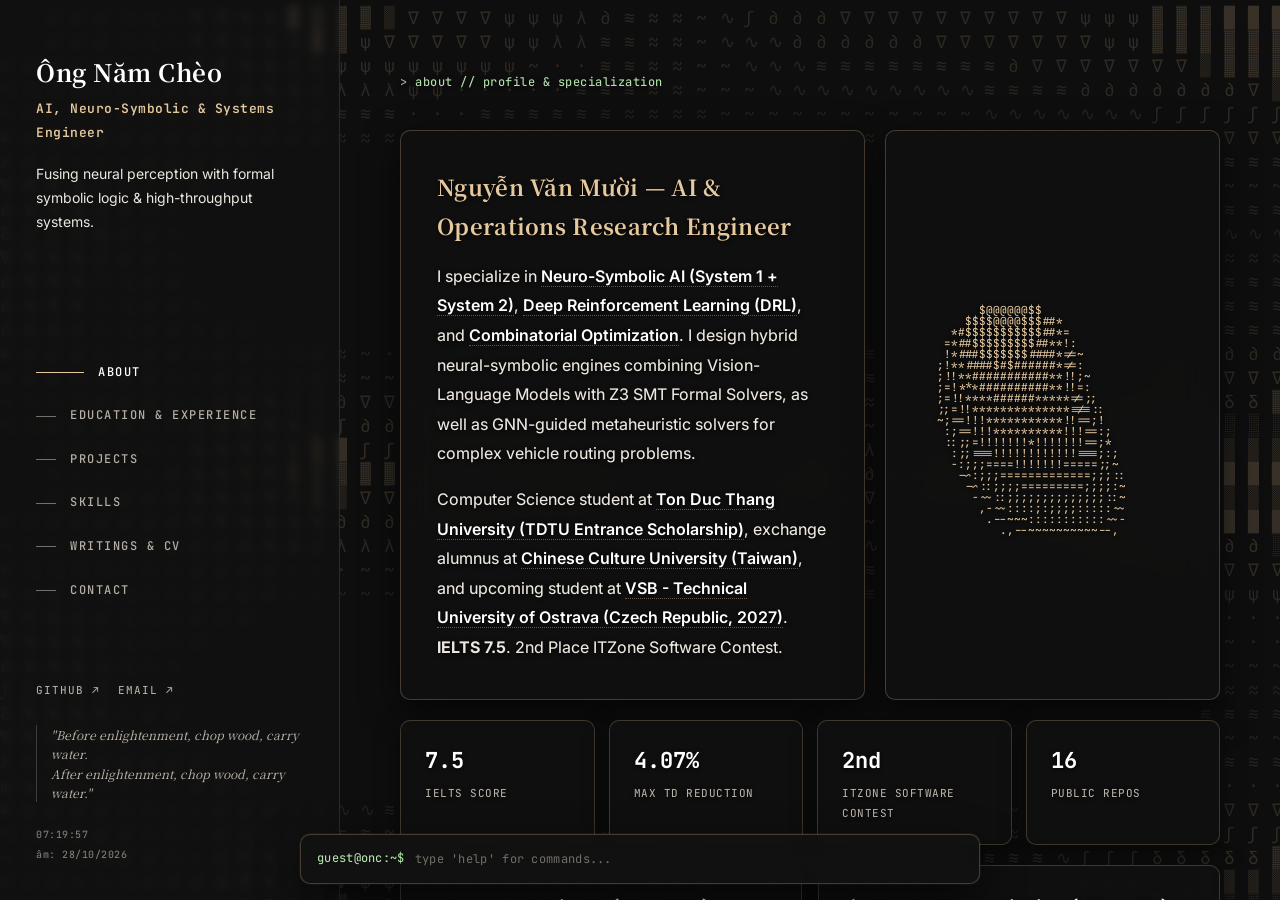
==== index.html @ 0b99f3c9 "Update ITZone role to Team Lead and add 2nd Place ITZone Software Contest award" ====
<!doctype html>
<html lang="en">
    <head>
        <meta charset="UTF-8" />
        <meta name="viewport" content="width=device-width, initial-scale=1.0" />
        <title>Ông Năm Chèo (Nguyễn Văn Mười) — AI, Neuro-Symbolic & Systems Engineer</title>
        <meta name="description" content="Portfolio of Nguyễn Văn Mười (Ông Năm Chèo). AI & Operations Research Engineer specializing in Neuro-Symbolic AI (System 1 + System 2), Deep RL + GNN metaheuristics, and high-performance Rust systems." />
        <meta name="theme-color" content="#141414" />
        <meta name="color-scheme" content="dark" />
        <meta property="og:title" content="Ông Năm Chèo — AI, Neuro-Symbolic & Systems Engineer" />
        <meta property="og:description" content="AI & Operations Research Engineer. Architecting Neuro-Symbolic Document AI, GNN-guided neural solvers for VRPTW, and physics-guided multi-task vision models." />
        <meta property="og:type" content="website" />
        <link rel="icon" href="data:image/svg+xml,<svg xmlns='http://www.w3.org/2000/svg' viewBox='0 0 100 100'><text y='.9em' font-size='90'>☽</text></svg>" />

        <link rel="preconnect" href="https://fonts.googleapis.com" />
        <link rel="preconnect" href="https://fonts.gstatic.com" crossorigin />
        <link
            href="https://fonts.googleapis.com/css2?family=Inter:wght@300;400;500;600;700;800&family=JetBrains+Mono:ital,wght@0,300;0,400;0,500;1,400&family=Noto+Serif+JP:wght@300;400;500&display=swap"
            rel="stylesheet"
        />
        <link rel="stylesheet" href="css/styles.css" />
    </head>
    <body>

        <!-- ═══ CANVAS FLOW FIELD BACKGROUND ═══ -->
        <canvas id="canvas-bg"></canvas>

        <!-- ═══ BOOT: ENSŌ ═══ -->
        <div id="boot-screen">
            <svg class="enso-svg" viewBox="0 0 200 200" aria-hidden="true">
                <circle
                    class="enso-circle" cx="100" cy="100" r="80"
                    fill="none" stroke="currentColor" stroke-width="1.5"
                    stroke-dasharray="502" stroke-dashoffset="502"
                    stroke-linecap="round"
                />
            </svg>
            <div class="boot-name">Ông Năm Chèo</div>
            <div class="boot-status">initializing...<span class="cursor-blink"></span></div>
        </div>


        <!-- ═══ COMMAND PALETTE ═══ -->
        <div id="cmd-palette" role="dialog" aria-label="Command palette">
            <input
                type="text"
                id="cmd-search"
                placeholder="✦ type a command..."
                autocomplete="off"
                spellcheck="false"
            />
            <div id="cmd-list" role="listbox"></div>
        </div>


        <!-- ═══ APP ═══ -->
        <div id="app">

            <!-- SIDEBAR -->
            <aside id="sidebar">
                <div class="identity">
                    <h1 class="name">Ông Năm Chèo</h1>
                    <p class="role">AI, Neuro-Symbolic & Systems Engineer</p>
                    <p class="tagline">Fusing neural perception with formal symbolic logic & high-throughput systems.</p>
                </div>

                <nav id="nav" aria-label="Main navigation">
                    <a href="#about" class="nav-link active" data-section="about">about</a>
                    <a href="#work" class="nav-link" data-section="work">education & experience</a>
                    <a href="#projects" class="nav-link" data-section="projects">projects</a>
                    <a href="#skills" class="nav-link" data-section="skills">skills</a>
                    <a href="#writings" class="nav-link" data-section="writings">writings & cv</a>
                    <a href="#contact" class="nav-link" data-section="contact">contact</a>
                </nav>

                <div class="sidebar-footer">
                    <div class="social-links">
                        <a href="https://github.com/Thundercok" target="_blank" rel="noopener noreferrer" class="social-link">GitHub ↗</a>
                        <a href="mailto:cathuys69@gmail.com" class="social-link">Email ↗</a>
                    </div>
                    <div class="zen-quote" id="zen-quote">
                        <em>"Before enlightenment, chop wood, carry water.<br>After enlightenment, chop wood, carry water."</em>
                    </div>
                    <div class="sidebar-meta">
                        <span id="clock-display">--:--:--</span>
                        <span id="lunar-display">—</span>
                    </div>
                </div>
            </aside>


            <!-- MAIN CONTENT -->
            <main id="main-content">

                <!-- ── ABOUT ── -->
                <section id="about" class="section">
                    <span class="section-prompt">about // profile & specialization</span>
                    <div class="section-body">
                        <div class="about-container">
                            <!-- Top Row: Bio & Donut -->
                            <div class="about-top-row">
                                <!-- Main Bio Card -->
                                <div class="about-card">
                                    <h2 class="about-title">Nguyễn Văn Mười — AI & Operations Research Engineer</h2>
                                    <p class="about-intro">
                                        I specialize in <span class="about-highlight">Neuro-Symbolic AI (System 1 + System 2)</span>, <span class="about-highlight">Deep Reinforcement Learning (DRL)</span>, and <span class="about-highlight">Combinatorial Optimization</span>. I design hybrid neural-symbolic engines combining Vision-Language Models with Z3 SMT Formal Solvers, as well as GNN-guided metaheuristic solvers for complex vehicle routing problems.
                                    </p>
                                    <p class="about-intro">
                                        Computer Science student at <span class="about-highlight">Ton Duc Thang University (TDTU Entrance Scholarship)</span>, exchange alumnus at <span class="about-highlight">Chinese Culture University (Taiwan)</span>, and upcoming student at <span class="about-highlight">VSB - Technical University of Ostrava (Czech Republic, 2027)</span>. <strong>IELTS 7.5</strong>. 2nd Place ITZone Software Contest.
                                    </p>
                                </div>

                                <!-- Spinning Donut Card -->
                                <div class="about-donut-card">
                                    <pre id="ascii-donut"></pre>
                                </div>
                            </div>

                            <!-- Live Metric Counters Grid -->
                            <div class="about-metrics-grid">
                                <div class="metric-card">
                                    <span class="metric-val">7.5</span>
                                    <span class="metric-lbl">IELTS Score</span>
                                </div>
                                <div class="metric-card">
                                    <span class="metric-val">4.07%</span>
                                    <span class="metric-lbl">Max TD Reduction</span>
                                </div>
                                <div class="metric-card">
                                    <span class="metric-val">2nd</span>
                                    <span class="metric-lbl">ITZone Software Contest</span>
                                </div>
                                <div class="metric-card">
                                    <span class="metric-val">16</span>
                                    <span class="metric-lbl">Public Repos</span>
                                </div>
                            </div>

                            <!-- Specialization Pillars -->
                            <div class="about-pillars-grid">
                                <div class="pillar-card">
                                    <div class="pillar-header">
                                        <span class="pillar-icon">◈</span>
                                        <h3 class="pillar-title">Neuro-Symbolic AI (Z3 + VLMs)</h3>
                                    </div>
                                    <p class="pillar-desc">
                                        Fusing System 1 visual perception (Qwen2.5-VL) with System 2 formal symbolic reasoning (Z3 SMT Solver) for auditable key information extraction and algebraic accounting error correction.
                                    </p>
                                </div>

                                <div class="pillar-card">
                                    <div class="pillar-header">
                                        <span class="pillar-icon">◇</span>
                                        <h3 class="pillar-title">Neural Metaheuristics (GNN + DRL)</h3>
                                    </div>
                                    <p class="pillar-desc">
                                        Fusing PyTorch DDQN decoders with Graph Attention Networks (GAT) and ALNS metaheuristics under strict cold-start benchmarks to minimize vehicle fleet costs and travel distance.
                                    </p>
                                </div>
                            </div>

                            <!-- Current Status Banner -->
                            <div class="about-status-banner">
                                <span class="status-dot"></span>
                                <span>Open for Neuro-Symbolic AI, DRL & Operations Research research collaborations and AI Engineering roles.</span>
                                <a href="#contact" class="status-action">get in touch ↗</a>
                            </div>

                        </div>
                        <p class="cmd-hint">press <kbd>Ctrl</kbd>+<kbd>K</kbd> for command palette</p>
                    </div>
                </section>


                <!-- ── WORK / EDUCATION ── -->
                <section id="work" class="section">
                    <span class="section-prompt">education & experience</span>
                    <div class="section-body">
                        <div class="work-list">
                            <div class="work-item">
                                <div class="work-date">2022 —<br>Present</div>
                                <div class="work-content">
                                    <div class="work-role">B.S. in Computer Science · <span class="company">Ton Duc Thang University (TDTU)</span></div>
                                    <p class="work-desc">
                                        <strong>Recipient of TDTU Entrance Scholarship.</strong> Thesis/Research on VRPTW Optimization via Hybrid GNN-DDQN+ALNS, supervised by TS. Hồ Thị Linh. Benchmarked across 62+ Solomon & Gehring-Homberger instances with strict cold-start reproducibility.
                                    </p>
                                    <div class="tech-tags">
                                        <span class="tech-tag">PyTorch</span>
                                        <span class="tech-tag">GNN / GAT</span>
                                        <span class="tech-tag">DDQN</span>
                                        <span class="tech-tag">ALNS</span>
                                        <span class="tech-tag">Numba JIT</span>
                                    </div>
                                </div>
                            </div>

                            <div class="work-item">
                                <div class="work-date">Upcoming<br>2027</div>
                                <div class="work-content">
                                    <div class="work-role">Computer Science Study Program · <span class="company">VSB - Technical University of Ostrava</span></div>
                                    <p class="work-desc">
                                        Scheduled international study program in Ostrava, Czech Republic, focusing on advanced computer science and intelligent systems.
                                    </p>
                                    <div class="tech-tags">
                                        <span class="tech-tag">Czech Republic</span>
                                        <span class="tech-tag">Computer Science</span>
                                        <span class="tech-tag">International Mobility</span>
                                    </div>
                                </div>
                            </div>

                            <div class="work-item">
                                <div class="work-date">2026</div>
                                <div class="work-content">
                                    <div class="work-role">AI & Computer Vision Coursework · <span class="company">Chinese Culture University (CCU)</span></div>
                                    <p class="work-desc">
                                        Completed specialized academic coursework in Taipei, Taiwan, mastering foundational and advanced Artificial Intelligence and Computer Vision techniques.
                                    </p>
                                    <div class="tech-tags">
                                        <span class="tech-tag">Computer Vision</span>
                                        <span class="tech-tag">Deep Learning</span>
                                        <span class="tech-tag">Taiwan</span>
                                    </div>
                                </div>
                            </div>

                            <div class="work-item">
                                <div class="work-date">Activities &<br>Leadership</div>
                                <div class="work-content">
                                    <div class="work-role">Vice Lead · <span class="company">Vườn Ươm Nhà Nấm</span></div>
                                    <p class="work-desc">
                                        Served as Vice Lead, directing team operations, organizing student projects, and coordinating organizational workflows.
                                    </p>
                                    <div class="work-role" style="margin-top: 6px;">Team Lead & 2nd Place Contest Winner · <span class="company">ITZone Student Club (TDTU)</span></div>
                                    <p class="work-desc">
                                        Served as Team Lead, hosted technical seminars, and mentored student members. <strong>Awarded 2nd Place at ITZone Software Contest.</strong> Participant in <strong>DataStorm AI Contest</strong>.
                                    </p>
                                </div>
                            </div>
                        </div>
                    </div>
                </section>


                <!-- ── PROJECTS ── -->
                <section id="projects" class="section">
                    <span class="section-prompt">projects // top research & systems</span>
                    <div class="section-body">
                        <div class="project-grid">

                            <!-- PROJECT 1: nesy-docai -->
                            <div class="project-card">
                                <div class="project-header">
                                    <span class="project-icon">◈</span>
                                    <div class="project-links">
                                        <a href="https://github.com/Thundercok/nesy-docai" target="_blank" rel="noopener" class="project-ext-link">code ↗</a>
                                    </div>
                                </div>
                                <h3 class="project-title">NeSy-DocAI: Neuro-Symbolic Document AI</h3>
                                <p class="project-desc">
                                    System 1 + System 2 framework for auditable financial invoice parsing. Combines Qwen2.5-VL visual perception with Z3 SMT Solver for formal algebraic law verification and constraint-guided OCR error correction.
                                </p>
                                <div class="project-tech">
                                    <span class="tech-tag">Qwen2.5-VL</span>
                                    <span class="tech-tag">Z3 SMT Solver</span>
                                    <span class="tech-tag">Neuro-Symbolic</span>
                                    <span class="tech-tag">PyTorch</span>
                                </div>
                            </div>

                            <!-- PROJECT 2: VRPTW Neural Hybrid Optimizer (NAMI) -->
                            <div class="project-card">
                                <div class="project-header">
                                    <span class="project-icon">◇</span>
                                    <div class="project-links">
                                        <a href="https://github.com/Thundercok/vrptw-neural-hybrid-optimizer" target="_blank" rel="noopener" class="project-ext-link">code ↗</a>
                                        <a href="papers/VRPTW-VI.pdf" target="_blank" rel="noopener" class="project-ext-link">paper ↗</a>
                                    </div>
                                </div>
                                <h3 class="project-title">vrptw-neural-hybrid-optimizer (NAMI)</h3>
                                <p class="project-desc">
                                    GNN-Guided Deep RL (DDQN) metaheuristic combining Graph Attention Networks (GAT) with ALNS. Achieves 1.75–4.07% travel distance reduction on 200-customer benchmarks ($p = 0.0078$, Wilcoxon test).
                                </p>
                                <div class="project-tech">
                                    <span class="tech-tag">PyTorch</span>
                                    <span class="tech-tag">GNN / GAT</span>
                                    <span class="tech-tag">DDQN</span>
                                    <span class="tech-tag">ALNS</span>
                                    <span class="tech-tag">Numba JIT</span>
                                </div>
                            </div>

                            <!-- PROJECT 3: PG-MTAN Traffic Camera Analytics -->
                            <div class="project-card">
                                <div class="project-header">
                                    <span class="project-icon">☽</span>
                                    <div class="project-links">
                                        <a href="https://github.com/Thundercok/hcmc-traffic-analytics" target="_blank" rel="noopener" class="project-ext-link">code ↗</a>
                                    </div>
                                </div>
                                <h3 class="project-title">PG-MTAN: Edge CCTV Multi-Task Vision</h3>
                                <p class="project-desc">
                                    Physics-Guided Multi-Task Attention Network for real-time traffic density & flood monitoring via Edge CCTV. Features Orthogonal Gradient Disentanglement and SAM 2 optical constraints (54.0 FPS on Jetson Orin).
                                </p>
                                <div class="project-tech">
                                    <span class="tech-tag">ConvNeXt-V2</span>
                                    <span class="tech-tag">SAM 2</span>
                                    <span class="tech-tag">Multi-Task</span>
                                    <span class="tech-tag">FastAPI</span>
                                    <span class="tech-tag">TimescaleDB</span>
                                </div>
                            </div>

                            <!-- PROJECT 4: Spider Web Crawler -->
                            <div class="project-card">
                                <div class="project-header">
                                    <span class="project-icon">✦</span>
                                    <div class="project-links">
                                        <a href="https://github.com/Thundercok/Spider-The-Web-Crawler" target="_blank" rel="noopener" class="project-ext-link">code ↗</a>
                                    </div>
                                </div>
                                <h3 class="project-title">Spider-The-Web-Crawler</h3>
                                <p class="project-desc">
                                    High-performance, asynchronous web crawling engine built in Rust using Tokio async runtime for concurrent pipeline throughput and memory-safe scraping.
                                </p>
                                <div class="project-tech">
                                    <span class="tech-tag">Rust</span>
                                    <span class="tech-tag">Tokio Async</span>
                                    <span class="tech-tag">High-Performance</span>
                                </div>
                            </div>

                        </div>
                    </div>
                </section>



                <!-- ── SKILLS ── -->
                <section id="skills" class="section">
                    <span class="section-prompt">skills // technical stack & languages</span>
                    <div class="section-body">
                        <div class="skills-grid">
                            <div class="skill-group">
                                <div class="skill-group-title">AI & Optimization</div>
                                <div class="skill-tags">
                                    <span class="skill-tag">Neuro-Symbolic AI</span>
                                    <span class="skill-tag">Z3 SMT Solver</span>
                                    <span class="skill-tag">Qwen2.5-VL</span>
                                    <span class="skill-tag">Deep RL (DDQN)</span>
                                    <span class="skill-tag">Graph Neural Nets (GAT)</span>
                                    <span class="skill-tag">Multi-Task Learning</span>
                                    <span class="skill-tag">ALNS Metaheuristics</span>
                                    <span class="skill-tag">PyTorch</span>
                                    <span class="skill-tag">Numba JIT</span>
                                </div>
                            </div>
                            <div class="skill-group">
                                <div class="skill-group-title">Languages</div>
                                <div class="skill-tags">
                                    <span class="skill-tag">Python</span>
                                    <span class="skill-tag">Rust</span>
                                    <span class="skill-tag">C++</span>
                                    <span class="skill-tag">C#</span>
                                    <span class="skill-tag">JavaScript / TypeScript</span>
                                    <span class="skill-tag">SQL</span>
                                    <span class="skill-tag">Swift</span>
                                </div>
                            </div>
                            <div class="skill-group">
                                <div class="skill-group-title">Systems & Tools</div>
                                <div class="skill-tags">
                                    <span class="skill-tag">FastAPI</span>
                                    <span class="skill-tag">TimescaleDB</span>
                                    <span class="skill-tag">ASP.NET Core</span>
                                    <span class="skill-tag">Tokio Async</span>
                                    <span class="skill-tag">Docker</span>
                                    <span class="skill-tag">Linux</span>
                                    <span class="skill-tag">Vite / React</span>
                                    <span class="skill-tag">Firebase</span>
                                    <span class="skill-tag">Playwright</span>
                                </div>
                            </div>
                            <div class="skill-group">
                                <div class="skill-group-title">Languages & Scores</div>
                                <div class="skill-tags">
                                    <span class="skill-tag">IELTS 7.5 (English)</span>
                                    <span class="skill-tag">Basic Chinese (Mandarin)</span>
                                    <span class="skill-tag">Vietnamese (Native)</span>
                                </div>
                            </div>
                        </div>
                    </div>
                </section>


                <!-- ── WRITINGS & CV ── -->
                <section id="writings" class="section">
                    <span class="section-prompt">writings & formal cv</span>
                    <div class="section-body">
                        <div class="writings-list">
                            <a href="papers/CV_NguyenVanMuoi.pdf" target="_blank" rel="noopener" class="writing-item">
                                <span class="writing-format">PDF</span>
                                <div class="writing-info">
                                    <div class="writing-title">Formal Curriculum Vitae (CV) — Nguyễn Văn Mười</div>
                                    <div class="writing-desc">Single-page ATS resume covering IELTS 7.5, 2nd Place Contest Award, Neuro-Symbolic AI, GNN-DDQN VRPTW optimization, PG-MTAN, and Rust.</div>
                                </div>
                                <span class="writing-arrow">→</span>
                            </a>
                            <a href="papers/VRPTW-VI.pdf" target="_blank" rel="noopener" class="writing-item">
                                <span class="writing-format">PDF</span>
                                <div class="writing-info">
                                    <div class="writing-title">Heuristics for VRPTW Optimization</div>
                                    <div class="writing-desc">Research paper on neural network-guided metaheuristics for the vehicle routing problem with time windows.</div>
                                </div>
                                <span class="writing-arrow">→</span>
                            </a>
                        </div>
                    </div>
                </section>


                <!-- ── CONTACT ── -->
                <section id="contact" class="section">
                    <span class="section-prompt">contact</span>
                    <div class="section-body">
                        <p class="contact-prompt">guest@onc:~$ echo "let's connect"<span class="cursor-blink"></span></p>
                        <p class="contact-text">
                            I'm open to discussing research collaborations, AI/OR engineering roles, or exchanging ideas about Neuro-Symbolic AI, Deep RL, and Systems Engineering.
                        </p>
                        <a href="mailto:cathuys69@gmail.com" class="contact-link">
                            cathuys69@gmail.com →
                        </a>
                    </div>
                </section>

            </main>
        </div>


        <!-- ═══ CLI BAR ═══ -->
        <div id="cli-bar" role="toolbar" aria-label="Command line interface">
            <div id="cli-output" aria-live="polite"></div>
            <div class="cli-input-row">
                <span class="cli-prompt-text">guest@onc:~$</span>
                <input
                    type="text"
                    id="cli-input"
                    autocomplete="off"
                    spellcheck="false"
                    placeholder="type 'help' for commands..."
                    aria-label="Command input"
                />
            </div>
        </div>

        <script src="js/core.js"></script>
    </body>
</html>
---- css/styles.css ----
/* =========================================
   Ông Năm Chèo — CLI × Zen Portfolio
   "禅端末" Stone Garden Design System
   ========================================= */

/* === 1. DESIGN TOKENS === */
:root {
    --bg:              #0e0e0e;
    --bg-surface:      #181818;
    --bg-elevated:     #242424;
    --border:          #3d3d3d;
    --border-subtle:   #2a2a2a;

    --text:            #ffffff;
    --text-secondary:  #ece7df;
    --text-muted:      #b5aea4;

    --accent:          #e6c89e;
    --accent-hover:    #f3dcba;
    --accent-dim:      rgba(230, 200, 158, 0.14);

    --terminal:        #b2e3ac;
    --terminal-dim:    rgba(178, 227, 172, 0.14);

    --zen-red:         #d97a7a;

    --font-body:       'Inter', -apple-system, BlinkMacSystemFont, system-ui, sans-serif;
    --font-mono:       'JetBrains Mono', 'Fira Code', 'Cascadia Code', monospace;
    --font-serif:      'Noto Serif JP', 'Crimson Pro', Georgia, serif;

    --sidebar-w:       340px;
    --cli-h:           48px;

    --ease:            cubic-bezier(0.25, 0.46, 0.45, 0.94);
    --ease-out:        cubic-bezier(0.25, 0.8, 0.25, 1);
}


/* === 2. RESET & BASE === */
*, *::before, *::after {
    box-sizing: border-box;
    margin: 0;
    padding: 0;
}

html {
    scroll-behavior: smooth;
    scrollbar-width: thin;
    scrollbar-color: var(--border) transparent;
}

body {
    background: var(--bg);
    color: var(--text);
    font-family: var(--font-body);
    font-size: 17px;
    line-height: 1.8;
    font-weight: 450;
    height: 100vh;
    overflow: hidden;
    -webkit-font-smoothing: antialiased;
    -moz-osx-font-smoothing: grayscale;
}

a {
    color: var(--accent);
    text-decoration: none;
    transition: color 0.2s var(--ease);
}
a:hover {
    color: var(--accent-hover);
}

::selection {
    background: rgba(196, 168, 130, 0.25);
    color: var(--text);
}

::-webkit-scrollbar { width: 5px; height: 5px; }
::-webkit-scrollbar-track { background: transparent; }
::-webkit-scrollbar-thumb { background: var(--border); border-radius: 99px; }
::-webkit-scrollbar-thumb:hover { background: var(--text-muted); }


/* === 3. BOOT SCREEN — ENSŌ === */
#boot-screen {
    position: fixed;
    inset: 0;
    background: var(--bg);
    z-index: 9999;
    display: flex;
    flex-direction: column;
    align-items: center;
    justify-content: center;
    gap: 28px;
    transition: opacity 0.8s var(--ease), transform 0.8s var(--ease);
}
#boot-screen.fade-out {
    opacity: 0;
    transform: scale(1.03);
    pointer-events: none;
}

.enso-svg {
    width: 100px;
    height: 100px;
    color: var(--accent);
    opacity: 0.85;
}
.enso-circle {
    animation: enso-draw 2.8s cubic-bezier(0.65, 0, 0.35, 1) forwards;
    transform-origin: center;
}
@keyframes enso-draw {
    0%   { stroke-dashoffset: 502; opacity: 0.3; }
    15%  { opacity: 1; }
    100% { stroke-dashoffset: 35; opacity: 0.85; }
}

.boot-name {
    font-family: var(--font-serif);
    font-size: 18px;
    font-weight: 400;
    color: var(--text);
    letter-spacing: 4px;
    text-transform: uppercase;
    opacity: 0;
    animation: fade-up 1s 1.6s var(--ease) forwards;
}
.boot-status {
    font-family: var(--font-mono);
    font-size: 11px;
    color: var(--text-muted);
    letter-spacing: 2px;
    opacity: 0;
    animation: fade-up 0.6s 2.2s var(--ease) forwards;
}

@keyframes fade-up {
    from { opacity: 0; transform: translateY(10px); }
    to   { opacity: 1; transform: translateY(0); }
}


/* === 4. APP LAYOUT === */
#app {
    display: flex;
    height: 100vh;
    opacity: 0;
    pointer-events: none;
    transition: opacity 0.8s var(--ease);
}
#app.visible {
    opacity: 1;
    pointer-events: auto;
}


/* === 5. SIDEBAR === */
#sidebar {
    width: var(--sidebar-w);
    height: 100vh;
    position: sticky;
    top: 0;
    border-right: 1px solid var(--border-subtle);
    padding: 56px 36px 36px;
    display: flex;
    flex-direction: column;
    justify-content: space-between;
    flex-shrink: 0;
    background: rgba(20, 20, 20, 0.45);
    backdrop-filter: blur(4px);
    -webkit-backdrop-filter: blur(4px);
}

.identity {
    margin-bottom: 48px;
}

.name {
    font-family: var(--font-serif);
    font-size: 24px;
    font-weight: 700;
    color: var(--text);
    letter-spacing: 0.5px;
    margin-bottom: 10px;
    line-height: 1.3;
}

.role {
    font-family: var(--font-mono);
    font-size: 13px;
    font-weight: 600;
    color: var(--accent);
    margin-bottom: 18px;
    letter-spacing: 0.5px;
}

.tagline {
    font-size: 14px;
    color: var(--text-secondary);
    line-height: 1.7;
    font-weight: 400;
}

/* Navigation */
#nav {
    display: flex;
    flex-direction: column;
    gap: 6px;
}

.nav-link {
    display: flex;
    align-items: center;
    gap: 14px;
    padding: 8px 0;
    font-family: var(--font-mono);
    font-size: 12px;
    font-weight: 500;
    color: var(--text-muted);
    text-transform: uppercase;
    letter-spacing: 1.5px;
    text-decoration: none;
    transition: color 0.3s var(--ease);
}
.nav-link::before {
    content: '';
    display: block;
    width: 20px;
    height: 1px;
    background: var(--text-muted);
    transition: width 0.35s var(--ease-out), background 0.3s;
    flex-shrink: 0;
    opacity: 0.6;
}
.nav-link:hover {
    color: var(--text-secondary);
}
.nav-link:hover::before {
    width: 36px;
    background: var(--text-secondary);
    opacity: 1;
}
.nav-link.active {
    color: var(--text);
}
.nav-link.active::before {
    width: 48px;
    background: var(--accent);
    opacity: 1;
}

/* Sidebar Footer */
.sidebar-footer {
    display: flex;
    flex-direction: column;
    gap: 24px;
}

.social-links {
    display: flex;
    gap: 18px;
}
.social-link {
    font-family: var(--font-mono);
    font-size: 11px;
    color: var(--text-muted);
    text-transform: uppercase;
    letter-spacing: 1px;
    text-decoration: none;
    transition: color 0.25s;
}
.social-link:hover {
    color: var(--accent);
}

.zen-quote {
    font-family: var(--font-serif);
    font-size: 12px;
    color: var(--text-muted);
    font-style: italic;
    line-height: 1.6;
    border-left: 1px solid var(--border);
    padding-left: 14px;
    min-height: 36px;
    transition: opacity 0.5s var(--ease);
}

.sidebar-meta {
    font-family: var(--font-mono);
    font-size: 10px;
    color: var(--text-muted);
    display: flex;
    flex-direction: column;
    gap: 2px;
    letter-spacing: 0.5px;
    opacity: 0.7;
}


/* === 6. MAIN CONTENT === */
#main-content {
    flex: 1;
    overflow-y: auto;
    padding-bottom: 140px;
    scroll-behavior: smooth;
    position: relative;
    background: transparent;
    text-shadow: 0 1px 4px rgba(0, 0, 0, 0.85);
}

.section {
    padding: 72px 60px 80px;
    min-height: 50vh;
    max-width: 1050px;
    margin: 0 auto;
}
.section + .section {
    border-top: 1px solid var(--border-subtle);
}

.section-prompt {
    font-family: var(--font-mono);
    font-size: 12px;
    color: var(--terminal);
    letter-spacing: 0.5px;
    margin-bottom: 36px;
    display: block;
}
.section-prompt::before {
    content: '> ';
    color: var(--text-muted);
}

/* Section reveal */
.section-body {
    opacity: 0;
    transform: translateY(16px);
    transition: opacity 0.7s var(--ease), transform 0.7s var(--ease);
}
.section-body.revealed {
    opacity: 1;
    transform: translateY(0);
}


/* === 7. ABOUT === */
.about-container {
    display: flex;
    flex-direction: column;
    gap: 20px;
    width: 100%;
}

.about-top-row {
    display: flex;
    flex-direction: column;
    gap: 20px;
}

@media (min-width: 900px) {
    .about-top-row {
        flex-direction: row;
    }
    .about-card {
        flex: 1.5;
    }
}

.about-card, .about-donut-card {
    background: rgba(16, 16, 16, 0.94);
    backdrop-filter: blur(20px);
    -webkit-backdrop-filter: blur(20px);
    border: 1px solid rgba(230, 200, 158, 0.25);
    border-radius: 10px;
    padding: 36px;
    box-shadow: 0 12px 36px rgba(0, 0, 0, 0.6);
}

.about-donut-card {
    flex: 1;
    display: flex;
    justify-content: center;
    align-items: center;
    overflow: hidden;
}

#ascii-donut {
    font-family: var(--font-mono);
    font-size: 11px;
    line-height: 11px;
    color: var(--accent);
    white-space: pre;
    user-select: none;
    text-align: center;
    margin: 0;
}

.about-title {
    font-family: var(--font-serif);
    font-size: 22px;
    font-weight: 700;
    color: var(--accent);
    margin-bottom: 16px;
    letter-spacing: 0.3px;
}

.about-intro {
    font-size: 16px;
    line-height: 1.85;
    color: var(--text-secondary);
}

.about-intro + .about-intro {
    margin-top: 16px;
}

.about-highlight {
    color: var(--text);
    font-weight: 600;
    border-bottom: 1px dotted rgba(230, 200, 158, 0.4);
}

/* Metric Counters */
.about-metrics-grid {
    display: grid;
    grid-template-columns: repeat(auto-fit, minmax(170px, 1fr));
    gap: 14px;
}

.metric-card {
    background: rgba(16, 16, 16, 0.94);
    backdrop-filter: blur(20px);
    border: 1px solid rgba(230, 200, 158, 0.22);
    border-radius: 10px;
    padding: 20px 24px;
    display: flex;
    flex-direction: column;
    gap: 4px;
    box-shadow: 0 8px 24px rgba(0, 0, 0, 0.5);
}

.metric-val {
    font-family: var(--font-mono);
    font-size: 22px;
    font-weight: 700;
    color: var(--text);
}

.metric-lbl {
    font-family: var(--font-mono);
    font-size: 11px;
    color: var(--text-muted);
    text-transform: uppercase;
    letter-spacing: 0.5px;
}

/* Specialization Pillars */
.about-pillars-grid {
    display: grid;
    grid-template-columns: repeat(auto-fit, minmax(320px, 1fr));
    gap: 16px;
}

.pillar-card {
    background: rgba(16, 16, 16, 0.94);
    backdrop-filter: blur(20px);
    border: 1px solid rgba(230, 200, 158, 0.22);
    border-radius: 10px;
    padding: 26px;
    display: flex;
    flex-direction: column;
    gap: 10px;
    box-shadow: 0 10px 30px rgba(0, 0, 0, 0.5);
}

.pillar-header {
    display: flex;
    align-items: center;
    gap: 10px;
}

.pillar-icon {
    color: var(--accent);
    font-size: 16px;
}

.pillar-title {
    font-family: var(--font-mono);
    font-size: 15px;
    font-weight: 700;
    color: var(--text);
}

.pillar-desc {
    font-size: 14px;
    color: var(--text-secondary);
    line-height: 1.7;
}

/* Status Banner */
.about-status-banner {
    background: rgba(16, 16, 16, 0.94);
    backdrop-filter: blur(20px);
    border: 1px solid rgba(178, 227, 172, 0.3);
    border-radius: 10px;
    padding: 18px 24px;
    display: flex;
    align-items: center;
    gap: 14px;
    font-size: 14px;
    color: var(--text-secondary);
    box-shadow: 0 8px 24px rgba(0, 0, 0, 0.5);
    flex-wrap: wrap;
}

.status-dot {
    width: 8px;
    height: 8px;
    border-radius: 50%;
    background: var(--terminal);
    box-shadow: 0 0 10px var(--terminal);
    flex-shrink: 0;
}

.status-action {
    margin-left: auto;
    font-family: var(--font-mono);
    font-size: 12px;
    color: var(--terminal);
    font-weight: 600;
}


/* === 8. WORK === */
.work-list {
    display: flex;
    flex-direction: column;
}

.work-item {
    padding: 28px;
    border-radius: 10px;
    display: grid;
    grid-template-columns: 130px 1fr;
    gap: 22px;
    background: rgba(16, 16, 16, 0.94);
    backdrop-filter: blur(20px);
    -webkit-backdrop-filter: blur(20px);
    border: 1px solid rgba(230, 200, 158, 0.22);
    box-shadow: 0 12px 36px rgba(0, 0, 0, 0.6);
    transition: all 0.3s var(--ease);
}
.work-item:hover {
    background: rgba(230, 200, 158, 0.16);
    border-color: rgba(230, 200, 158, 0.5);
    transform: translateY(-2px);
}
.work-item + .work-item {
    margin-top: 16px;
}

.work-date {
    font-family: var(--font-mono);
    font-size: 13px;
    font-weight: 600;
    color: var(--accent);
    padding-top: 2px;
    text-transform: uppercase;
    letter-spacing: 0.5px;
    line-height: 1.5;
}

.work-role {
    font-size: 17px;
    font-weight: 700;
    color: var(--text);
    margin-bottom: 6px;
    line-height: 1.4;
}
.work-role .company {
    color: var(--accent);
    font-weight: 600;
}
.work-desc {
    font-size: 15px;
    color: var(--text-secondary);
    line-height: 1.75;
    margin-top: 8px;
}

.tech-tags {
    display: flex;
    flex-wrap: wrap;
    gap: 8px;
    margin-top: 16px;
}
.tech-tag {
    font-family: var(--font-mono);
    font-size: 12px;
    font-weight: 600;
    padding: 5px 14px;
    background: var(--accent-dim);
    color: var(--accent);
    border-radius: 99px;
    letter-spacing: 0.3px;
    border: 1px solid rgba(230, 200, 158, 0.3);
    transition: all 0.2s;
}
.tech-tag:hover {
    border-color: var(--accent);
    background: var(--accent);
    color: var(--bg);
}


/* === 9. PROJECTS === */
.project-grid {
    display: grid;
    grid-template-columns: repeat(auto-fill, minmax(290px, 1fr));
    gap: 20px;
}

.project-card {
    padding: 28px;
    border: 1px solid rgba(230, 200, 158, 0.22);
    border-radius: 10px;
    background: rgba(16, 16, 16, 0.94);
    backdrop-filter: blur(20px);
    -webkit-backdrop-filter: blur(20px);
    box-shadow: 0 12px 36px rgba(0, 0, 0, 0.6);
    display: flex;
    flex-direction: column;
    gap: 16px;
    transition: all 0.3s var(--ease);
}
.project-card:hover {
    border-color: rgba(230, 200, 158, 0.55);
    background: rgba(230, 200, 158, 0.16);
    transform: translateY(-4px);
    box-shadow: 0 18px 44px rgba(0, 0, 0, 0.7);
}

.project-header {
    display: flex;
    justify-content: space-between;
    align-items: flex-start;
}
.project-icon {
    font-size: 22px;
    color: var(--accent);
    opacity: 0.7;
    line-height: 1;
}
.project-links {
    display: flex;
    gap: 12px;
}
.project-ext-link {
    font-family: var(--font-mono);
    font-size: 10px;
    color: var(--text-muted);
    text-decoration: none;
    text-transform: uppercase;
    letter-spacing: 0.5px;
    transition: color 0.2s;
}
.project-ext-link:hover {
    color: var(--accent);
}

.project-title {
    font-size: 15px;
    font-weight: 500;
    color: var(--text);
    line-height: 1.4;
}
.project-desc {
    font-size: 12px;
    color: var(--text-secondary);
    line-height: 1.65;
    flex: 1;
}
.project-tech {
    display: flex;
    flex-wrap: wrap;
    gap: 6px;
    margin-top: 2px;
}


/* === 10. SKILLS === */
.skills-grid {
    display: grid;
    grid-template-columns: repeat(auto-fill, minmax(180px, 1fr));
    gap: 28px;
}
.skill-group-title {
    font-family: var(--font-mono);
    font-size: 10px;
    color: var(--text-muted);
    text-transform: uppercase;
    letter-spacing: 2px;
    margin-bottom: 14px;
}
.skill-tags {
    display: flex;
    flex-wrap: wrap;
    gap: 8px;
}
.skill-tag {
    font-family: var(--font-mono);
    font-size: 12px;
    color: var(--text-secondary);
    padding: 6px 14px;
    border: 1px solid var(--border);
    border-radius: 4px;
    transition: all 0.25s var(--ease);
    cursor: default;
}
.skill-tag:hover {
    color: var(--accent);
    border-color: var(--accent);
    background: var(--accent-dim);
    transform: translateY(-1px);
}


/* === 11. WRITINGS === */
.writings-list {
    display: flex;
    flex-direction: column;
}
.writing-item {
    padding: 18px 24px;
    border-radius: 8px;
    display: flex;
    align-items: center;
    gap: 16px;
    background: rgba(24, 24, 24, 0.5);
    backdrop-filter: blur(12px);
    -webkit-backdrop-filter: blur(12px);
    border: 1px solid rgba(196, 168, 130, 0.12);
    box-shadow: 0 8px 32px rgba(0, 0, 0, 0.3);
    transition: all 0.3s var(--ease);
    text-decoration: none;
    color: inherit;
}
.writing-item:hover {
    background: rgba(196, 168, 130, 0.12);
    border-color: rgba(196, 168, 130, 0.35);
    transform: translateY(-2px);
}
.writing-item + .writing-item {
    margin-top: 10px;
}

.writing-format {
    font-family: var(--font-mono);
    font-size: 9px;
    font-weight: 500;
    color: var(--accent);
    background: var(--accent-dim);
    padding: 5px 10px;
    border-radius: 4px;
    letter-spacing: 1px;
    flex-shrink: 0;
    min-width: 38px;
    text-align: center;
    text-transform: uppercase;
}
.writing-info {
    flex: 1;
    min-width: 0;
}
.writing-title {
    font-size: 14px;
    font-weight: 500;
    color: var(--text);
    margin-bottom: 3px;
}
.writing-desc {
    font-size: 12px;
    color: var(--text-muted);
    white-space: nowrap;
    overflow: hidden;
    text-overflow: ellipsis;
}
.writing-arrow {
    color: var(--text-muted);
    font-size: 14px;
    transition: transform 0.25s var(--ease), color 0.25s;
    flex-shrink: 0;
}
.writing-item:hover .writing-arrow {
    transform: translateX(4px);
    color: var(--accent);
}


/* === 12. CONTACT === */
.contact-prompt {
    font-family: var(--font-mono);
    font-size: 13px;
    color: var(--terminal);
    margin-bottom: 20px;
}
.contact-prompt .cursor-blink {
    margin-left: 4px;
}

.contact-text {
    font-size: 14px;
    color: var(--text-secondary);
    max-width: 460px;
    line-height: 1.75;
    margin-bottom: 28px;
}

.contact-link {
    display: inline-flex;
    align-items: center;
    gap: 8px;
    font-family: var(--font-mono);
    font-size: 13px;
    color: var(--accent);
    padding: 12px 28px;
    border: 1px solid var(--accent);
    border-radius: 6px;
    text-decoration: none;
    letter-spacing: 0.5px;
    transition: all 0.25s var(--ease);
}
.contact-link:hover {
    background: var(--accent);
    color: var(--bg);
    transform: translateY(-1px);
    box-shadow: 0 4px 16px rgba(196, 168, 130, 0.2);
}


/* === 13. CLI BAR === */
#cli-bar {
    position: fixed;
    bottom: 16px;
    left: 50%;
    transform: translateX(-50%);
    width: min(680px, 92vw);
    z-index: 1000;
    background: rgba(18, 18, 18, 0.92);
    backdrop-filter: blur(16px);
    -webkit-backdrop-filter: blur(16px);
    border: 1px solid rgba(223, 190, 149, 0.25);
    border-radius: 10px;
    box-shadow: 0 16px 40px rgba(0, 0, 0, 0.65), 0 0 0 1px rgba(255, 255, 255, 0.05);
    display: none;
    overflow: hidden;
    transition: all 0.3s var(--ease);
}
#cli-bar.visible {
    display: block;
}
#cli-bar:focus-within {
    border-color: rgba(223, 190, 149, 0.5);
    box-shadow: 0 20px 50px rgba(0, 0, 0, 0.75), 0 0 16px rgba(223, 190, 149, 0.15);
}

#cli-output {
    max-height: 200px;
    overflow-y: auto;
    font-family: var(--font-mono);
    font-size: 12px;
    line-height: 1.6;
    color: var(--text-secondary);
    background: var(--bg-elevated);
    scrollbar-width: thin;
    scrollbar-color: var(--border) transparent;
}
#cli-output:empty {
    display: none;
}

.cli-line {
    padding: 2px 16px;
    white-space: pre-wrap;
    word-wrap: break-word;
}
.cli-cmd  { color: var(--terminal); }
.cli-result { color: var(--text-secondary); }
.cli-error  { color: var(--zen-red); }
.cli-accent { color: var(--accent); }

.cli-input-row {
    display: flex;
    align-items: center;
    height: var(--cli-h);
    padding: 0 16px;
}
.cli-prompt-text {
    font-family: var(--font-mono);
    font-size: 12px;
    color: var(--terminal);
    margin-right: 10px;
    flex-shrink: 0;
    user-select: none;
    letter-spacing: 0.3px;
}
#cli-input {
    flex: 1;
    background: none;
    border: none;
    color: var(--text);
    font-family: var(--font-mono);
    font-size: 12px;
    outline: none;
    caret-color: var(--accent);
    letter-spacing: 0.3px;
}
#cli-input::placeholder {
    color: var(--text-muted);
    opacity: 0.6;
}


/* === 14. COMMAND PALETTE === */
#cmd-palette {
    position: fixed;
    top: 22%;
    left: 50%;
    transform: translateX(-50%);
    width: 440px;
    max-width: 90vw;
    background: var(--bg-surface);
    border: 1px solid var(--border);
    border-radius: 12px;
    z-index: 1000;
    display: none;
    box-shadow: 0 20px 60px rgba(0, 0, 0, 0.65),
                0 0 0 1px rgba(255, 255, 255, 0.03);
    overflow: hidden;
}
#cmd-palette.visible {
    display: block;
}

#cmd-search {
    width: 100%;
    padding: 14px 20px;
    background: transparent;
    border: none;
    border-bottom: 1px solid var(--border);
    color: var(--text);
    font-family: var(--font-mono);
    font-size: 13px;
    outline: none;
    letter-spacing: 0.3px;
}
#cmd-search::placeholder {
    color: var(--text-muted);
}

#cmd-list {
    max-height: 240px;
    overflow-y: auto;
    padding: 4px 0;
}
.cmd-item {
    padding: 9px 20px;
    display: flex;
    justify-content: space-between;
    align-items: center;
    cursor: pointer;
    font-family: var(--font-mono);
    font-size: 12px;
    color: var(--text-secondary);
    transition: background 0.1s, color 0.1s;
}
.cmd-item:hover,
.cmd-item.selected {
    background: var(--accent-dim);
    color: var(--text);
}
.cmd-cat {
    font-size: 9px;
    color: var(--text-muted);
    text-transform: uppercase;
    letter-spacing: 1px;
}


/* === 15. ANIMATIONS === */
@keyframes breathe {
    0%, 100% { opacity: 0.3; }
    50%      { opacity: 1; }
}

.cursor-blink {
    display: inline-block;
    width: 6px;
    height: 14px;
    background: var(--accent);
    vertical-align: text-bottom;
    animation: breathe 1.4s ease-in-out infinite;
}

/* Keyboard hints */
kbd {
    font-family: var(--font-mono);
    font-size: 10px;
    padding: 2px 6px;
    background: var(--bg-elevated);
    border: 1px solid var(--border);
    border-radius: 3px;
    color: var(--text-muted);
    letter-spacing: 0.3px;
}

.cmd-hint {
    font-family: var(--font-mono);
    font-size: 11px;
    color: var(--text-muted);
    opacity: 0.5;
    margin-top: 12px;
}


/* === 16. RESPONSIVE === */
@media (max-width: 900px) {
    body {
        overflow-y: auto;
        height: auto;
    }

    #app {
        flex-direction: column;
        height: auto;
    }

    #sidebar {
        width: 100%;
        height: auto;
        position: relative;
        border-right: none;
        border-bottom: 1px solid var(--border);
        padding: 28px 24px 20px;
        gap: 20px;
    }

    .identity {
        margin-bottom: 0;
    }

    .tagline {
        display: none;
    }

    #nav {
        flex-direction: row;
        flex-wrap: wrap;
        gap: 2px 12px;
    }
    .nav-link {
        padding: 4px 0;
        font-size: 10px;
    }
    .nav-link::before {
        display: none;
    }

    .sidebar-footer {
        display: none;
    }

    #main-content {
        overflow: visible;
        padding-bottom: calc(var(--cli-h) + 16px);
    }

    .section {
        padding: 48px 24px 56px;
        min-height: auto;
    }

    .work-item {
        grid-template-columns: 1fr;
        gap: 4px;
    }
    .work-date {
        padding-top: 0;
    }

    .project-grid {
        grid-template-columns: 1fr;
    }

    .skills-grid {
        grid-template-columns: 1fr 1fr;
    }
}

@media (max-width: 480px) {
    .section {
        padding: 36px 18px 44px;
    }

    .skills-grid {
        grid-template-columns: 1fr;
    }

    .name {
        font-size: 18px;
    }
    .role {
        font-size: 11px;
    }
}


/* === 17. PRINT === */
@media print {
    #boot-screen,
    #cli-bar,
    #cmd-palette,
    .sidebar-footer,
    .cmd-hint { display: none !important; }

    body { overflow: visible; height: auto; background: #fff; color: #111; }
    #app { display: block !important; opacity: 1 !important; height: auto; }
    #sidebar { position: static; border: none; width: 100%; padding: 20px 0; }
    #main-content { overflow: visible; }
    .section { page-break-inside: avoid; border: none !important; padding: 24px 0; }
    .section-body { opacity: 1 !important; transform: none !important; }
    .nav-link::before { display: none; }
    a { color: #111; }
    .tech-tag, .skill-tag { border-color: #ccc; color: #333; background: #f5f5f5; }
}


/* === 18. CANVAS FLOW FIELD BACKGROUND === */
#canvas-bg {
    position: fixed;
    top: 0;
    left: 0;
    width: 100vw;
    height: 100vh;
    z-index: 0;
    pointer-events: none;
    opacity: 0.75;
    transition: opacity 0.5s ease;
}


/* === 19. INTERACTIVE MODULES & BUTTONS === */
.action-btn {
    padding: 10px 20px;
    background: transparent;
    border: 1px solid var(--accent);
    color: var(--accent);
    font-family: var(--font-mono);
    font-size: 12px;
    border-radius: 4px;
    cursor: pointer;
    text-transform: uppercase;
    letter-spacing: 1px;
    transition: all 0.25s var(--ease);
}
.action-btn:hover {
    background: var(--accent);
    color: var(--bg);
    box-shadow: 0 4px 14px rgba(196, 168, 130, 0.25);
}

/* ASTROLOGY MODULE */
.astro-container {
    display: flex;
    flex-direction: column;
    gap: 24px;
    background: rgba(24, 24, 24, 0.55);
    backdrop-filter: blur(12px);
    -webkit-backdrop-filter: blur(12px);
    border: 1px solid rgba(196, 168, 130, 0.15);
    box-shadow: 0 8px 32px rgba(0, 0, 0, 0.35);
    border-radius: 8px;
    padding: 24px;
}
.astro-form {
    display: grid;
    grid-template-columns: repeat(auto-fit, minmax(180px, 1fr));
    gap: 16px;
    align-items: end;
}
.field-group {
    display: flex;
    flex-direction: column;
    gap: 6px;
}
.field-label {
    font-family: var(--font-mono);
    font-size: 11px;
    color: var(--text-muted);
    text-transform: uppercase;
    letter-spacing: 0.5px;
}
.field-input {
    background: rgba(18, 18, 18, 0.6);
    border: 1px solid var(--border);
    color: var(--text);
    padding: 8px 12px;
    border-radius: 4px;
    font-family: var(--font-mono);
    font-size: 12px;
    outline: none;
    transition: border-color 0.2s;
}
.field-input:focus {
    border-color: var(--accent);
}
.astro-result {
    border-top: 1px dashed var(--border);
    padding-top: 20px;
    min-height: 120px;
}
.astro-placeholder {
    text-align: center;
    color: var(--text-muted);
    padding: 20px;
}
.big-sym {
    font-size: 36px;
    color: var(--accent);
    margin-bottom: 8px;
}
.astro-cards {
    display: grid;
    grid-template-columns: repeat(auto-fit, minmax(200px, 1fr));
    gap: 14px;
}
.astro-card {
    background: rgba(36, 36, 36, 0.5);
    backdrop-filter: blur(8px);
    -webkit-backdrop-filter: blur(8px);
    border: 1px solid rgba(196, 168, 130, 0.15);
    border-radius: 6px;
    padding: 16px;
}
.astro-card-title {
    font-family: var(--font-mono);
    font-size: 10px;
    color: var(--text-muted);
    text-transform: uppercase;
    letter-spacing: 1px;
}
.astro-card-val {
    font-family: var(--font-serif);
    font-size: 18px;
    color: var(--accent);
    margin: 4px 0;
}
.astro-card-sub {
    font-size: 12px;
    color: var(--text-secondary);
}

/* ARCADE MODULE */
.arcade-container {
    background: rgba(24, 24, 24, 0.55);
    backdrop-filter: blur(12px);
    -webkit-backdrop-filter: blur(12px);
    border: 1px solid rgba(196, 168, 130, 0.15);
    box-shadow: 0 8px 32px rgba(0, 0, 0, 0.35);
    border-radius: 8px;
    padding: 20px;
    display: flex;
    flex-direction: column;
    align-items: center;
    gap: 16px;
}
.arcade-toolbar {
    display: flex;
    gap: 8px;
    flex-wrap: wrap;
    align-items: center;
    justify-content: center;
    width: 100%;
}
.game-tab-btn {
    background: rgba(18, 18, 18, 0.6);
    border: 1px solid var(--border);
    color: var(--text-muted);
    padding: 6px 14px;
    font-family: var(--font-mono);
    font-size: 11px;
    border-radius: 4px;
    cursor: pointer;
    transition: all 0.2s;
}
.game-tab-btn:hover {
    color: var(--text);
    border-color: var(--accent);
}
.game-tab-btn.active {
    background: var(--accent-dim);
    color: var(--accent);
    border-color: var(--accent);
}
.arcade-score {
    font-family: var(--font-mono);
    font-size: 12px;
    color: var(--terminal);
    margin-left: auto;
}
.arcade-screen-wrap {
    position: relative;
    width: 320px;
    height: 400px;
    max-width: 100%;
    background: #000;
    border: 2px solid var(--border);
    border-radius: 6px;
    overflow: hidden;
    box-shadow: inset 0 0 20px rgba(0,0,0,0.8);
}
#arcade-canvas, #doom-native-canvas {
    width: 100%;
    height: 100%;
    display: block;
    image-rendering: pixelated;
    image-rendering: crisp-edges;
}
#arcade-iframe {
    width: 100%;
    height: 100%;
    border: none;
}
.crt-scanline {
    position: absolute;
    inset: 0;
    background: linear-gradient(rgba(18, 16, 16, 0) 50%, rgba(0, 0, 0, 0.25) 50%);
    background-size: 100% 4px;
    pointer-events: none;
    opacity: 0.6;
}
.arcade-controls-hint {
    font-family: var(--font-mono);
    font-size: 11px;
    color: var(--text-muted);
    text-align: center;
}

/* === 14. BAD APPLE!! DEMOSCENE PLAYER MODAL === */
#bad-apple-modal {
    position: fixed;
    inset: 0;
    z-index: 10000;
    background: rgba(10, 10, 10, 0.88);
    backdrop-filter: blur(16px);
    -webkit-backdrop-filter: blur(16px);
    display: flex;
    align-items: center;
    justify-content: center;
    padding: 20px;
    animation: fade-up 0.3s var(--ease) forwards;
}

.badapple-modal-content {
    background: var(--bg-surface);
    border: 1px solid var(--border);
    border-radius: 12px;
    width: 820px;
    max-width: 96vw;
    box-shadow: 0 24px 60px rgba(0, 0, 0, 0.85);
    overflow: hidden;
    display: flex;
    flex-direction: column;
}

.badapple-header {
    display: flex;
    align-items: center;
    justify-content: space-between;
    padding: 16px 20px;
    border-bottom: 1px solid var(--border-subtle);
    background: rgba(18, 18, 18, 0.8);
}

.badapple-title {
    font-family: var(--font-serif);
    font-size: 16px;
    color: var(--accent);
    letter-spacing: 1px;
    display: flex;
    align-items: center;
    gap: 8px;
}

.badapple-badge {
    font-family: var(--font-mono);
    font-size: 10px;
    background: var(--accent-dim);
    color: var(--accent);
    padding: 3px 8px;
    border-radius: 4px;
    border: 1px solid var(--accent);
}

.badapple-close-btn {
    background: transparent;
    border: 1px solid var(--border);
    color: var(--text-muted);
    padding: 4px 10px;
    font-family: var(--font-mono);
    font-size: 12px;
    border-radius: 4px;
    cursor: pointer;
    transition: all 0.2s;
}
.badapple-close-btn:hover {
    color: var(--zen-red);
    border-color: var(--zen-red);
}

.badapple-screen-wrap {
    position: relative;
    width: 100%;
    height: 420px;
    max-height: 55vh;
    background: #000;
    border-bottom: 1px solid var(--border-subtle);
    display: flex;
    align-items: center;
    justify-content: center;
    overflow: hidden;
}

#badapple-modal-canvas {
    width: 100%;
    height: 100%;
    display: block;
    object-fit: contain;
}

.badapple-hud-overlay {
    position: absolute;
    top: 12px;
    left: 16px;
    right: 16px;
    display: flex;
    justify-content: space-between;
    align-items: center;
    font-family: var(--font-mono);
    font-size: 11px;
    color: rgba(230, 200, 158, 0.9);
    pointer-events: none;
    z-index: 5;
}

.badapple-controls {
    padding: 16px 20px;
    display: flex;
    flex-direction: column;
    gap: 12px;
    background: var(--bg);
}

.badapple-timeline-row {
    display: flex;
    align-items: center;
    gap: 12px;
    font-family: var(--font-mono);
    font-size: 12px;
    color: var(--text-muted);
}

.badapple-seekbar {
    flex: 1;
    height: 6px;
    accent-color: var(--accent);
    cursor: pointer;
    background: var(--border-subtle);
    border-radius: 3px;
}

.badapple-btns-row {
    display: flex;
    align-items: center;
    justify-content: space-between;
    flex-wrap: wrap;
    gap: 10px;
}

.badapple-group {
    display: flex;
    align-items: center;
    gap: 8px;
}

.badapple-mode-btn {
    background: rgba(24, 24, 24, 0.6);
    border: 1px solid var(--border);
    color: var(--text-muted);
    padding: 5px 12px;
    font-family: var(--font-mono);
    font-size: 11px;
    border-radius: 4px;
    cursor: pointer;
    transition: all 0.2s;
}
.badapple-mode-btn:hover {
    color: var(--text);
    border-color: var(--accent);
}
.badapple-mode-btn.active {
    background: var(--accent-dim);
    color: var(--accent);
    border-color: var(--accent);
    font-weight: 600;
}

#badapple-spectrum-canvas {
    width: 120px;
    height: 24px;
    background: transparent;
    border-radius: 3px;
}

/* === 15. ACCESSIBILITY & UTILITIES === */
:focus-visible {
    outline: 2px solid var(--accent);
    outline-offset: 3px;
    border-radius: 4px;
}

@supports (padding-bottom: env(safe-area-inset-bottom)) {
    #cli-bar {
        bottom: max(16px, env(safe-area-inset-bottom));
    }
}

@media print {
    #canvas-bg, #cli-bar, #cmd-palette, #boot-screen {
        display: none !important;
    }
    body {
        background: #ffffff !important;
        color: #111111 !important;
    }
    .about-card, .work-item, .project-card {
        background: #ffffff !important;
        border: 1px solid #dddddd !important;
        color: #111111 !important;
        box-shadow: none !important;
    }
}
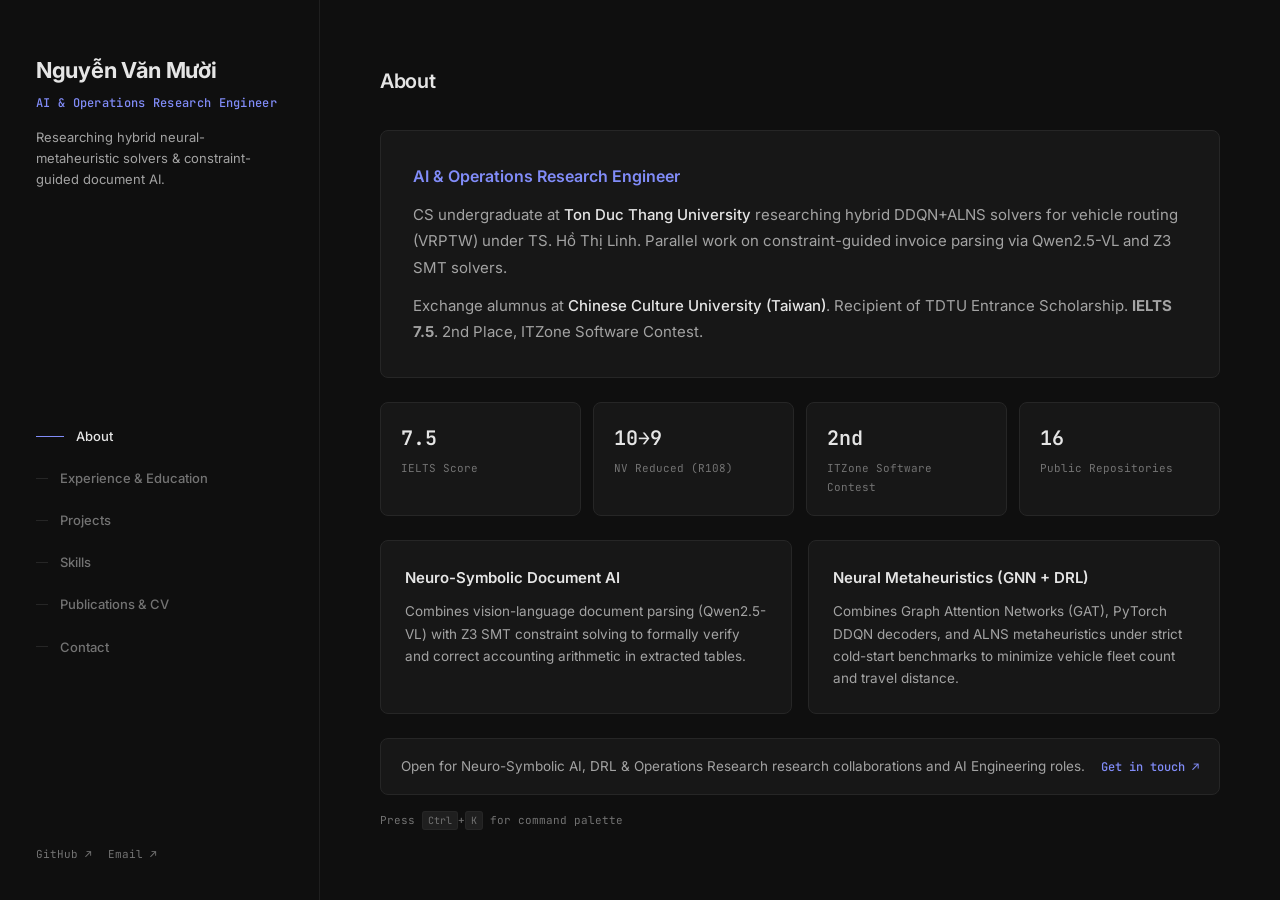
==== commit 8dbd992a: "Refactor portfolio: adopt grounded research copy, indigo theme, and remove gimmick tropes" ====
--- a/index.html
+++ b/index.html
@@ -3,74 +3,55 @@
     <head>
         <meta charset="UTF-8" />
         <meta name="viewport" content="width=device-width, initial-scale=1.0" />
-        <title>Ông Năm Chèo (Nguyễn Văn Mười) — AI, Neuro-Symbolic & Systems Engineer</title>
-        <meta name="description" content="Portfolio of Nguyễn Văn Mười (Ông Năm Chèo). AI & Operations Research Engineer specializing in Neuro-Symbolic AI (System 1 + System 2), Deep RL + GNN metaheuristics, and high-performance Rust systems." />
-        <meta name="theme-color" content="#141414" />
+        <title>Nguyễn Văn Mười (Ông Năm Chèo) — AI & Operations Research Engineer</title>
+        <meta name="description" content="Portfolio of Nguyễn Văn Mười (Ông Năm Chèo). AI & Operations Research Engineer specializing in Neuro-Symbolic AI, Deep RL + GNN metaheuristics, and high-performance Rust systems." />
+        <meta name="theme-color" content="#0f0f0f" />
         <meta name="color-scheme" content="dark" />
-        <meta property="og:title" content="Ông Năm Chèo — AI, Neuro-Symbolic & Systems Engineer" />
-        <meta property="og:description" content="AI & Operations Research Engineer. Architecting Neuro-Symbolic Document AI, GNN-guided neural solvers for VRPTW, and physics-guided multi-task vision models." />
+        <meta property="og:title" content="Nguyễn Văn Mười — AI & Operations Research Engineer" />
+        <meta property="og:description" content="AI & Operations Research Engineer. Researching hybrid neural solvers for VRPTW and constraint-guided Document AI." />
         <meta property="og:type" content="website" />
-        <link rel="icon" href="data:image/svg+xml,<svg xmlns='http://www.w3.org/2000/svg' viewBox='0 0 100 100'><text y='.9em' font-size='90'>☽</text></svg>" />
+        <link rel="icon" href="data:image/svg+xml,<svg xmlns='http://www.w3.org/2000/svg' viewBox='0 0 100 100'><text y='.9em' font-size='90'>λ</text></svg>" />
 
         <link rel="preconnect" href="https://fonts.googleapis.com" />
         <link rel="preconnect" href="https://fonts.gstatic.com" crossorigin />
         <link
-            href="https://fonts.googleapis.com/css2?family=Inter:wght@300;400;500;600;700;800&family=JetBrains+Mono:ital,wght@0,300;0,400;0,500;1,400&family=Noto+Serif+JP:wght@300;400;500&display=swap"
+            href="https://fonts.googleapis.com/css2?family=Inter:wght@300;400;500;600;700&family=JetBrains+Mono:wght@400;500&display=swap"
             rel="stylesheet"
         />
         <link rel="stylesheet" href="css/styles.css" />
     </head>
     <body>
 
-        <!-- ═══ CANVAS FLOW FIELD BACKGROUND ═══ -->
-        <canvas id="canvas-bg"></canvas>
-
-        <!-- ═══ BOOT: ENSŌ ═══ -->
-        <div id="boot-screen">
-            <svg class="enso-svg" viewBox="0 0 200 200" aria-hidden="true">
-                <circle
-                    class="enso-circle" cx="100" cy="100" r="80"
-                    fill="none" stroke="currentColor" stroke-width="1.5"
-                    stroke-dasharray="502" stroke-dashoffset="502"
-                    stroke-linecap="round"
-                />
-            </svg>
-            <div class="boot-name">Ông Năm Chèo</div>
-            <div class="boot-status">initializing...<span class="cursor-blink"></span></div>
-        </div>
-
-
         <!-- ═══ COMMAND PALETTE ═══ -->
         <div id="cmd-palette" role="dialog" aria-label="Command palette">
             <input
                 type="text"
                 id="cmd-search"
-                placeholder="✦ type a command..."
+                placeholder="Search or type a command... (Ctrl+K)"
                 autocomplete="off"
                 spellcheck="false"
             />
             <div id="cmd-list" role="listbox"></div>
         </div>
 
-
         <!-- ═══ APP ═══ -->
-        <div id="app">
+        <div id="app" class="visible">
 
             <!-- SIDEBAR -->
             <aside id="sidebar">
                 <div class="identity">
-                    <h1 class="name">Ông Năm Chèo</h1>
-                    <p class="role">AI, Neuro-Symbolic & Systems Engineer</p>
-                    <p class="tagline">Fusing neural perception with formal symbolic logic & high-throughput systems.</p>
+                    <h1 class="name">Nguyễn Văn Mười</h1>
+                    <p class="role">AI & Operations Research Engineer</p>
+                    <p class="tagline">Researching hybrid neural-metaheuristic solvers & constraint-guided document AI.</p>
                 </div>
 
                 <nav id="nav" aria-label="Main navigation">
-                    <a href="#about" class="nav-link active" data-section="about">about</a>
-                    <a href="#work" class="nav-link" data-section="work">education & experience</a>
-                    <a href="#projects" class="nav-link" data-section="projects">projects</a>
-                    <a href="#skills" class="nav-link" data-section="skills">skills</a>
-                    <a href="#writings" class="nav-link" data-section="writings">writings & cv</a>
-                    <a href="#contact" class="nav-link" data-section="contact">contact</a>
+                    <a href="#about" class="nav-link active" data-section="about">About</a>
+                    <a href="#work" class="nav-link" data-section="work">Experience & Education</a>
+                    <a href="#projects" class="nav-link" data-section="projects">Projects</a>
+                    <a href="#skills" class="nav-link" data-section="skills">Skills</a>
+                    <a href="#writings" class="nav-link" data-section="writings">Publications & CV</a>
+                    <a href="#contact" class="nav-link" data-section="contact">Contact</a>
                 </nav>
 
                 <div class="sidebar-footer">
@@ -78,13 +59,6 @@
                         <a href="https://github.com/Thundercok" target="_blank" rel="noopener noreferrer" class="social-link">GitHub ↗</a>
                         <a href="mailto:cathuys69@gmail.com" class="social-link">Email ↗</a>
                     </div>
-                    <div class="zen-quote" id="zen-quote">
-                        <em>"Before enlightenment, chop wood, carry water.<br>After enlightenment, chop wood, carry water."</em>
-                    </div>
-                    <div class="sidebar-meta">
-                        <span id="clock-display">--:--:--</span>
-                        <span id="lunar-display">—</span>
-                    </div>
                 </div>
             </aside>
 
@@ -94,26 +68,18 @@
 
                 <!-- ── ABOUT ── -->
                 <section id="about" class="section">
-                    <span class="section-prompt">about // profile & specialization</span>
+                    <h2 class="section-title">About</h2>
                     <div class="section-body">
                         <div class="about-container">
-                            <!-- Top Row: Bio & Donut -->
-                            <div class="about-top-row">
-                                <!-- Main Bio Card -->
-                                <div class="about-card">
-                                    <h2 class="about-title">Nguyễn Văn Mười — AI & Operations Research Engineer</h2>
-                                    <p class="about-intro">
-                                        I specialize in <span class="about-highlight">Neuro-Symbolic AI (System 1 + System 2)</span>, <span class="about-highlight">Deep Reinforcement Learning (DRL)</span>, and <span class="about-highlight">Combinatorial Optimization</span>. I design hybrid neural-symbolic engines combining Vision-Language Models with Z3 SMT Formal Solvers, as well as GNN-guided metaheuristic solvers for complex vehicle routing problems.
-                                    </p>
-                                    <p class="about-intro">
-                                        Computer Science student at <span class="about-highlight">Ton Duc Thang University (TDTU Entrance Scholarship)</span>, exchange alumnus at <span class="about-highlight">Chinese Culture University (Taiwan)</span>, and upcoming student at <span class="about-highlight">VSB - Technical University of Ostrava (Czech Republic, 2027)</span>. <strong>IELTS 7.5</strong>. 2nd Place ITZone Software Contest.
-                                    </p>
-                                </div>
-
-                                <!-- Spinning Donut Card -->
-                                <div class="about-donut-card">
-                                    <pre id="ascii-donut"></pre>
-                                </div>
+                            <!-- Main Bio Card -->
+                            <div class="about-card">
+                                <h3 class="about-subtitle">AI & Operations Research Engineer</h3>
+                                <p class="about-intro">
+                                    CS undergraduate at <span class="about-highlight">Ton Duc Thang University</span> researching hybrid DDQN+ALNS solvers for vehicle routing (VRPTW) under TS. Hồ Thị Linh. Parallel work on constraint-guided invoice parsing via Qwen2.5-VL and Z3 SMT solvers.
+                                </p>
+                                <p class="about-intro">
+                                    Exchange alumnus at <span class="about-highlight">Chinese Culture University (Taiwan)</span>. Recipient of TDTU Entrance Scholarship. <strong>IELTS 7.5</strong>. 2nd Place, ITZone Software Contest.
+                                </p>
                             </div>
 
                             <!-- Live Metric Counters Grid -->
@@ -123,8 +89,8 @@
                                     <span class="metric-lbl">IELTS Score</span>
                                 </div>
                                 <div class="metric-card">
-                                    <span class="metric-val">4.07%</span>
-                                    <span class="metric-lbl">Max TD Reduction</span>
+                                    <span class="metric-val">10→9</span>
+                                    <span class="metric-lbl">NV Reduced (R108)</span>
                                 </div>
                                 <div class="metric-card">
                                     <span class="metric-val">2nd</span>
@@ -132,57 +98,50 @@
                                 </div>
                                 <div class="metric-card">
                                     <span class="metric-val">16</span>
-                                    <span class="metric-lbl">Public Repos</span>
+                                    <span class="metric-lbl">Public Repositories</span>
                                 </div>
                             </div>
 
                             <!-- Specialization Pillars -->
                             <div class="about-pillars-grid">
                                 <div class="pillar-card">
-                                    <div class="pillar-header">
-                                        <span class="pillar-icon">◈</span>
-                                        <h3 class="pillar-title">Neuro-Symbolic AI (Z3 + VLMs)</h3>
-                                    </div>
+                                    <h4 class="pillar-title">Neuro-Symbolic Document AI</h4>
                                     <p class="pillar-desc">
-                                        Fusing System 1 visual perception (Qwen2.5-VL) with System 2 formal symbolic reasoning (Z3 SMT Solver) for auditable key information extraction and algebraic accounting error correction.
+                                        Combines vision-language document parsing (Qwen2.5-VL) with Z3 SMT constraint solving to formally verify and correct accounting arithmetic in extracted tables.
                                     </p>
                                 </div>
 
                                 <div class="pillar-card">
-                                    <div class="pillar-header">
-                                        <span class="pillar-icon">◇</span>
-                                        <h3 class="pillar-title">Neural Metaheuristics (GNN + DRL)</h3>
-                                    </div>
+                                    <h4 class="pillar-title">Neural Metaheuristics (GNN + DRL)</h4>
                                     <p class="pillar-desc">
-                                        Fusing PyTorch DDQN decoders with Graph Attention Networks (GAT) and ALNS metaheuristics under strict cold-start benchmarks to minimize vehicle fleet costs and travel distance.
-                                    </p>
-                                </div>
-                            </div>
-
-                            <!-- Current Status Banner -->
+                                        Combines Graph Attention Networks (GAT), PyTorch DDQN decoders, and ALNS metaheuristics under strict cold-start benchmarks to minimize vehicle fleet count and travel distance.
+                                    </p>
+                                </div>
+                            </div>
+
+                            <!-- Status Banner -->
                             <div class="about-status-banner">
-                                <span class="status-dot"></span>
                                 <span>Open for Neuro-Symbolic AI, DRL & Operations Research research collaborations and AI Engineering roles.</span>
-                                <a href="#contact" class="status-action">get in touch ↗</a>
-                            </div>
-
-                        </div>
-                        <p class="cmd-hint">press <kbd>Ctrl</kbd>+<kbd>K</kbd> for command palette</p>
+                                <a href="#contact" class="status-action">Get in touch ↗</a>
+                            </div>
+
+                        </div>
+                        <p class="cmd-hint">Press <kbd>Ctrl</kbd>+<kbd>K</kbd> for command palette</p>
                     </div>
                 </section>
 
 
                 <!-- ── WORK / EDUCATION ── -->
                 <section id="work" class="section">
-                    <span class="section-prompt">education & experience</span>
+                    <h2 class="section-title">Experience & Education</h2>
                     <div class="section-body">
                         <div class="work-list">
                             <div class="work-item">
-                                <div class="work-date">2022 —<br>Present</div>
+                                <div class="work-date">2022 — Present</div>
                                 <div class="work-content">
                                     <div class="work-role">B.S. in Computer Science · <span class="company">Ton Duc Thang University (TDTU)</span></div>
                                     <p class="work-desc">
-                                        <strong>Recipient of TDTU Entrance Scholarship.</strong> Thesis/Research on VRPTW Optimization via Hybrid GNN-DDQN+ALNS, supervised by TS. Hồ Thị Linh. Benchmarked across 62+ Solomon & Gehring-Homberger instances with strict cold-start reproducibility.
+                                        <strong>Recipient of TDTU Entrance Scholarship.</strong> Thesis research on VRPTW Optimization via Hybrid GNN-DDQN+ALNS, supervised by TS. Hồ Thị Linh. Benchmarked across 62+ Solomon & Gehring-Homberger instances under strict cold-start reproducibility.
                                     </p>
                                     <div class="tech-tags">
                                         <span class="tech-tag">PyTorch</span>
@@ -195,21 +154,6 @@
                             </div>
 
                             <div class="work-item">
-                                <div class="work-date">Upcoming<br>2027</div>
-                                <div class="work-content">
-                                    <div class="work-role">Computer Science Study Program · <span class="company">VSB - Technical University of Ostrava</span></div>
-                                    <p class="work-desc">
-                                        Scheduled international study program in Ostrava, Czech Republic, focusing on advanced computer science and intelligent systems.
-                                    </p>
-                                    <div class="tech-tags">
-                                        <span class="tech-tag">Czech Republic</span>
-                                        <span class="tech-tag">Computer Science</span>
-                                        <span class="tech-tag">International Mobility</span>
-                                    </div>
-                                </div>
-                            </div>
-
-                            <div class="work-item">
                                 <div class="work-date">2026</div>
                                 <div class="work-content">
                                     <div class="work-role">AI & Computer Vision Coursework · <span class="company">Chinese Culture University (CCU)</span></div>
@@ -225,15 +169,15 @@
                             </div>
 
                             <div class="work-item">
-                                <div class="work-date">Activities &<br>Leadership</div>
+                                <div class="work-date">Leadership</div>
                                 <div class="work-content">
                                     <div class="work-role">Vice Lead · <span class="company">Vườn Ươm Nhà Nấm</span></div>
                                     <p class="work-desc">
-                                        Served as Vice Lead, directing team operations, organizing student projects, and coordinating organizational workflows.
-                                    </p>
-                                    <div class="work-role" style="margin-top: 6px;">Team Lead & 2nd Place Contest Winner · <span class="company">ITZone Student Club (TDTU)</span></div>
+                                        Directed team operations, organized student academic projects, and coordinated organizational workflows.
+                                    </p>
+                                    <div class="work-role" style="margin-top: 12px;">Team Lead & 2nd Place Contest Winner · <span class="company">ITZone Student Club (TDTU)</span></div>
                                     <p class="work-desc">
-                                        Served as Team Lead, hosted technical seminars, and mentored student members. <strong>Awarded 2nd Place at ITZone Software Contest.</strong> Participant in <strong>DataStorm AI Contest</strong>.
+                                        Hosted technical seminars and mentored student members. <strong>Awarded 2nd Place at ITZone Software Contest.</strong> Participant in <strong>DataStorm AI Contest</strong>.
                                     </p>
                                 </div>
                             </div>
@@ -244,21 +188,20 @@
 
                 <!-- ── PROJECTS ── -->
                 <section id="projects" class="section">
-                    <span class="section-prompt">projects // top research & systems</span>
+                    <h2 class="section-title">Projects</h2>
                     <div class="section-body">
                         <div class="project-grid">
 
                             <!-- PROJECT 1: nesy-docai -->
                             <div class="project-card">
                                 <div class="project-header">
-                                    <span class="project-icon">◈</span>
+                                    <h3 class="project-title">NeSy-DocAI: Neuro-Symbolic Document AI</h3>
                                     <div class="project-links">
                                         <a href="https://github.com/Thundercok/nesy-docai" target="_blank" rel="noopener" class="project-ext-link">code ↗</a>
                                     </div>
                                 </div>
-                                <h3 class="project-title">NeSy-DocAI: Neuro-Symbolic Document AI</h3>
                                 <p class="project-desc">
-                                    System 1 + System 2 framework for auditable financial invoice parsing. Combines Qwen2.5-VL visual perception with Z3 SMT Solver for formal algebraic law verification and constraint-guided OCR error correction.
+                                    Combines vision-language document parsing (Qwen2.5-VL) with Z3 SMT constraint solving to formally verify and correct accounting arithmetic in extracted tables.
                                 </p>
                                 <div class="project-tech">
                                     <span class="tech-tag">Qwen2.5-VL</span>
@@ -268,18 +211,17 @@
                                 </div>
                             </div>
 
-                            <!-- PROJECT 2: VRPTW Neural Hybrid Optimizer (NAMI) -->
+                            <!-- PROJECT 2: VRPTW Neural Hybrid Optimizer -->
                             <div class="project-card">
                                 <div class="project-header">
-                                    <span class="project-icon">◇</span>
+                                    <h3 class="project-title">vrptw-neural-hybrid-optimizer</h3>
                                     <div class="project-links">
                                         <a href="https://github.com/Thundercok/vrptw-neural-hybrid-optimizer" target="_blank" rel="noopener" class="project-ext-link">code ↗</a>
                                         <a href="papers/VRPTW-VI.pdf" target="_blank" rel="noopener" class="project-ext-link">paper ↗</a>
                                     </div>
                                 </div>
-                                <h3 class="project-title">vrptw-neural-hybrid-optimizer (NAMI)</h3>
                                 <p class="project-desc">
-                                    GNN-Guided Deep RL (DDQN) metaheuristic combining Graph Attention Networks (GAT) with ALNS. Achieves 1.75–4.07% travel distance reduction on 200-customer benchmarks ($p = 0.0078$, Wilcoxon test).
+                                    GNN-guided Deep RL (DDQN) metaheuristic combining Graph Attention Networks (GAT) with ALNS. Achieves vehicle fleet count reductions (10→9 on Solomon R108) under strict cold-start benchmarks.
                                 </p>
                                 <div class="project-tech">
                                     <span class="tech-tag">PyTorch</span>
@@ -293,14 +235,13 @@
                             <!-- PROJECT 3: PG-MTAN Traffic Camera Analytics -->
                             <div class="project-card">
                                 <div class="project-header">
-                                    <span class="project-icon">☽</span>
+                                    <h3 class="project-title">PG-MTAN: Edge CCTV Multi-Task Vision</h3>
                                     <div class="project-links">
                                         <a href="https://github.com/Thundercok/hcmc-traffic-analytics" target="_blank" rel="noopener" class="project-ext-link">code ↗</a>
                                     </div>
                                 </div>
-                                <h3 class="project-title">PG-MTAN: Edge CCTV Multi-Task Vision</h3>
                                 <p class="project-desc">
-                                    Physics-Guided Multi-Task Attention Network for real-time traffic density & flood monitoring via Edge CCTV. Features Orthogonal Gradient Disentanglement and SAM 2 optical constraints (54.0 FPS on Jetson Orin).
+                                    Physics-guided multi-task attention network for real-time traffic density and flood monitoring on edge CCTV cameras (54.0 FPS on Jetson Orin).
                                 </p>
                                 <div class="project-tech">
                                     <span class="tech-tag">ConvNeXt-V2</span>
@@ -314,14 +255,13 @@
                             <!-- PROJECT 4: Spider Web Crawler -->
                             <div class="project-card">
                                 <div class="project-header">
-                                    <span class="project-icon">✦</span>
+                                    <h3 class="project-title">Spider-The-Web-Crawler</h3>
                                     <div class="project-links">
                                         <a href="https://github.com/Thundercok/Spider-The-Web-Crawler" target="_blank" rel="noopener" class="project-ext-link">code ↗</a>
                                     </div>
                                 </div>
-                                <h3 class="project-title">Spider-The-Web-Crawler</h3>
                                 <p class="project-desc">
-                                    High-performance, asynchronous web crawling engine built in Rust using Tokio async runtime for concurrent pipeline throughput and memory-safe scraping.
+                                    High-performance, asynchronous web crawling engine built in Rust using the Tokio runtime for concurrent pipeline throughput and memory efficiency.
                                 </p>
                                 <div class="project-tech">
                                     <span class="tech-tag">Rust</span>
@@ -335,10 +275,9 @@
                 </section>
 
 
-
                 <!-- ── SKILLS ── -->
                 <section id="skills" class="section">
-                    <span class="section-prompt">skills // technical stack & languages</span>
+                    <h2 class="section-title">Skills</h2>
                     <div class="section-body">
                         <div class="skills-grid">
                             <div class="skill-group">
@@ -378,14 +317,13 @@
                                     <span class="skill-tag">Linux</span>
                                     <span class="skill-tag">Vite / React</span>
                                     <span class="skill-tag">Firebase</span>
-                                    <span class="skill-tag">Playwright</span>
                                 </div>
                             </div>
                             <div class="skill-group">
-                                <div class="skill-group-title">Languages & Scores</div>
+                                <div class="skill-group-title">Languages & Certifications</div>
                                 <div class="skill-tags">
                                     <span class="skill-tag">IELTS 7.5 (English)</span>
-                                    <span class="skill-tag">Basic Chinese (Mandarin)</span>
+                                    <span class="skill-tag">Basic Mandarin</span>
                                     <span class="skill-tag">Vietnamese (Native)</span>
                                 </div>
                             </div>
@@ -396,16 +334,16 @@
 
                 <!-- ── WRITINGS & CV ── -->
                 <section id="writings" class="section">
-                    <span class="section-prompt">writings & formal cv</span>
+                    <h2 class="section-title">Publications & CV</h2>
                     <div class="section-body">
                         <div class="writings-list">
                             <a href="papers/CV_NguyenVanMuoi.pdf" target="_blank" rel="noopener" class="writing-item">
                                 <span class="writing-format">PDF</span>
                                 <div class="writing-info">
-                                    <div class="writing-title">Formal Curriculum Vitae (CV) — Nguyễn Văn Mười</div>
-                                    <div class="writing-desc">Single-page ATS resume covering IELTS 7.5, 2nd Place Contest Award, Neuro-Symbolic AI, GNN-DDQN VRPTW optimization, PG-MTAN, and Rust.</div>
-                                </div>
-                                <span class="writing-arrow">→</span>
+                                    <div class="writing-title">Curriculum Vitae — Nguyễn Văn Mười</div>
+                                    <div class="writing-desc">ATS-tailored single-page resume covering IELTS 7.5, contest awards, Neuro-Symbolic AI, GNN-DDQN VRPTW optimization, and Rust systems.</div>
+                                </div>
+                                <span class="writing-arrow">↗</span>
                             </a>
                             <a href="papers/VRPTW-VI.pdf" target="_blank" rel="noopener" class="writing-item">
                                 <span class="writing-format">PDF</span>
@@ -413,7 +351,7 @@
                                     <div class="writing-title">Heuristics for VRPTW Optimization</div>
                                     <div class="writing-desc">Research paper on neural network-guided metaheuristics for the vehicle routing problem with time windows.</div>
                                 </div>
-                                <span class="writing-arrow">→</span>
+                                <span class="writing-arrow">↗</span>
                             </a>
                         </div>
                     </div>
@@ -422,36 +360,18 @@
 
                 <!-- ── CONTACT ── -->
                 <section id="contact" class="section">
-                    <span class="section-prompt">contact</span>
-                    <div class="section-body">
-                        <p class="contact-prompt">guest@onc:~$ echo "let's connect"<span class="cursor-blink"></span></p>
+                    <h2 class="section-title">Contact</h2>
+                    <div class="section-body">
                         <p class="contact-text">
-                            I'm open to discussing research collaborations, AI/OR engineering roles, or exchanging ideas about Neuro-Symbolic AI, Deep RL, and Systems Engineering.
+                            I am open to research collaborations, AI/OR engineering roles, and technical discussions around Neuro-Symbolic AI, DRL, and Systems Engineering.
                         </p>
                         <a href="mailto:cathuys69@gmail.com" class="contact-link">
-                            cathuys69@gmail.com →
+                            cathuys69@gmail.com ↗
                         </a>
                     </div>
                 </section>
 
             </main>
-        </div>
-
-
-        <!-- ═══ CLI BAR ═══ -->
-        <div id="cli-bar" role="toolbar" aria-label="Command line interface">
-            <div id="cli-output" aria-live="polite"></div>
-            <div class="cli-input-row">
-                <span class="cli-prompt-text">guest@onc:~$</span>
-                <input
-                    type="text"
-                    id="cli-input"
-                    autocomplete="off"
-                    spellcheck="false"
-                    placeholder="type 'help' for commands..."
-                    aria-label="Command input"
-                />
-            </div>
         </div>
 
         <script src="js/core.js"></script>
--- a/css/styles.css
+++ b/css/styles.css
@@ -1,40 +1,30 @@
 /* =========================================
-   Ông Năm Chèo — CLI × Zen Portfolio
-   "禅端末" Stone Garden Design System
+   Nguyễn Văn Mười — Minimal Research Portfolio
    ========================================= */
 
 /* === 1. DESIGN TOKENS === */
 :root {
-    --bg:              #0e0e0e;
-    --bg-surface:      #181818;
-    --bg-elevated:     #242424;
-    --border:          #3d3d3d;
-    --border-subtle:   #2a2a2a;
-
-    --text:            #ffffff;
-    --text-secondary:  #ece7df;
-    --text-muted:      #b5aea4;
-
-    --accent:          #e6c89e;
-    --accent-hover:    #f3dcba;
-    --accent-dim:      rgba(230, 200, 158, 0.14);
-
-    --terminal:        #b2e3ac;
-    --terminal-dim:    rgba(178, 227, 172, 0.14);
-
-    --zen-red:         #d97a7a;
+    --bg:              #0f0f0f;
+    --bg-surface:      #171717;
+    --bg-elevated:     #1f1f1f;
+    --border:          #262626;
+    --border-subtle:   #1f1f1f;
+
+    --text:            #e5e5e5;
+    --text-secondary:  #a3a3a3;
+    --text-muted:      #737373;
+
+    --accent:          #818cf8;
+    --accent-hover:    #a5b4fc;
+    --accent-dim:      rgba(129, 140, 248, 0.12);
 
     --font-body:       'Inter', -apple-system, BlinkMacSystemFont, system-ui, sans-serif;
-    --font-mono:       'JetBrains Mono', 'Fira Code', 'Cascadia Code', monospace;
-    --font-serif:      'Noto Serif JP', 'Crimson Pro', Georgia, serif;
-
-    --sidebar-w:       340px;
-    --cli-h:           48px;
-
+    --font-mono:       'JetBrains Mono', monospace;
+
+    --sidebar-w:       320px;
     --ease:            cubic-bezier(0.25, 0.46, 0.45, 0.94);
     --ease-out:        cubic-bezier(0.25, 0.8, 0.25, 1);
 }
-
 
 /* === 2. RESET & BASE === */
 *, *::before, *::after {
@@ -53,9 +43,9 @@
     background: var(--bg);
     color: var(--text);
     font-family: var(--font-body);
-    font-size: 17px;
-    line-height: 1.8;
-    font-weight: 450;
+    font-size: 15px;
+    line-height: 1.7;
+    font-weight: 400;
     height: 100vh;
     overflow: hidden;
     -webkit-font-smoothing: antialiased;
@@ -72,7 +62,7 @@
 }
 
 ::selection {
-    background: rgba(196, 168, 130, 0.25);
+    background: var(--accent-dim);
     color: var(--text);
 }
 
@@ -82,81 +72,14 @@
 ::-webkit-scrollbar-thumb:hover { background: var(--text-muted); }
 
 
-/* === 3. BOOT SCREEN — ENSŌ === */
-#boot-screen {
-    position: fixed;
-    inset: 0;
-    background: var(--bg);
-    z-index: 9999;
-    display: flex;
-    flex-direction: column;
-    align-items: center;
-    justify-content: center;
-    gap: 28px;
-    transition: opacity 0.8s var(--ease), transform 0.8s var(--ease);
-}
-#boot-screen.fade-out {
-    opacity: 0;
-    transform: scale(1.03);
-    pointer-events: none;
-}
-
-.enso-svg {
-    width: 100px;
-    height: 100px;
-    color: var(--accent);
-    opacity: 0.85;
-}
-.enso-circle {
-    animation: enso-draw 2.8s cubic-bezier(0.65, 0, 0.35, 1) forwards;
-    transform-origin: center;
-}
-@keyframes enso-draw {
-    0%   { stroke-dashoffset: 502; opacity: 0.3; }
-    15%  { opacity: 1; }
-    100% { stroke-dashoffset: 35; opacity: 0.85; }
-}
-
-.boot-name {
-    font-family: var(--font-serif);
-    font-size: 18px;
-    font-weight: 400;
-    color: var(--text);
-    letter-spacing: 4px;
-    text-transform: uppercase;
-    opacity: 0;
-    animation: fade-up 1s 1.6s var(--ease) forwards;
-}
-.boot-status {
-    font-family: var(--font-mono);
-    font-size: 11px;
-    color: var(--text-muted);
-    letter-spacing: 2px;
-    opacity: 0;
-    animation: fade-up 0.6s 2.2s var(--ease) forwards;
-}
-
-@keyframes fade-up {
-    from { opacity: 0; transform: translateY(10px); }
-    to   { opacity: 1; transform: translateY(0); }
-}
-
-
-/* === 4. APP LAYOUT === */
+/* === 3. APP LAYOUT === */
 #app {
     display: flex;
     height: 100vh;
-    opacity: 0;
-    pointer-events: none;
-    transition: opacity 0.8s var(--ease);
-}
-#app.visible {
     opacity: 1;
-    pointer-events: auto;
-}
-
-
-/* === 5. SIDEBAR === */
+}
+
+/* === 4. SIDEBAR === */
 #sidebar {
     width: var(--sidebar-w);
     height: 100vh;
@@ -168,9 +91,7 @@
     flex-direction: column;
     justify-content: space-between;
     flex-shrink: 0;
-    background: rgba(20, 20, 20, 0.45);
-    backdrop-filter: blur(4px);
-    -webkit-backdrop-filter: blur(4px);
+    background: var(--bg);
 }
 
 .identity {
@@ -178,28 +99,27 @@
 }
 
 .name {
-    font-family: var(--font-serif);
-    font-size: 24px;
+    font-size: 22px;
     font-weight: 700;
     color: var(--text);
-    letter-spacing: 0.5px;
-    margin-bottom: 10px;
+    letter-spacing: -0.3px;
+    margin-bottom: 8px;
     line-height: 1.3;
 }
 
 .role {
     font-family: var(--font-mono);
+    font-size: 12px;
+    font-weight: 500;
+    color: var(--accent);
+    margin-bottom: 14px;
+    letter-spacing: 0.3px;
+}
+
+.tagline {
     font-size: 13px;
-    font-weight: 600;
-    color: var(--accent);
-    margin-bottom: 18px;
-    letter-spacing: 0.5px;
-}
-
-.tagline {
-    font-size: 14px;
-    color: var(--text-secondary);
-    line-height: 1.7;
+    color: var(--text-secondary);
+    line-height: 1.6;
     font-weight: 400;
 }
 
@@ -207,244 +127,158 @@
 #nav {
     display: flex;
     flex-direction: column;
-    gap: 6px;
+    gap: 4px;
 }
 
 .nav-link {
     display: flex;
     align-items: center;
-    gap: 14px;
+    gap: 12px;
     padding: 8px 0;
-    font-family: var(--font-mono);
-    font-size: 12px;
+    font-size: 13px;
     font-weight: 500;
     color: var(--text-muted);
-    text-transform: uppercase;
-    letter-spacing: 1.5px;
     text-decoration: none;
-    transition: color 0.3s var(--ease);
+    transition: color 0.2s var(--ease);
 }
 .nav-link::before {
     content: '';
     display: block;
+    width: 12px;
+    height: 1px;
+    background: var(--border);
+    transition: width 0.25s var(--ease-out), background 0.2s;
+    flex-shrink: 0;
+}
+.nav-link:hover {
+    color: var(--text-secondary);
+}
+.nav-link:hover::before {
     width: 20px;
-    height: 1px;
     background: var(--text-muted);
-    transition: width 0.35s var(--ease-out), background 0.3s;
-    flex-shrink: 0;
-    opacity: 0.6;
-}
-.nav-link:hover {
-    color: var(--text-secondary);
-}
-.nav-link:hover::before {
-    width: 36px;
-    background: var(--text-secondary);
-    opacity: 1;
 }
 .nav-link.active {
     color: var(--text);
 }
 .nav-link.active::before {
-    width: 48px;
+    width: 28px;
     background: var(--accent);
-    opacity: 1;
 }
 
 /* Sidebar Footer */
 .sidebar-footer {
     display: flex;
     flex-direction: column;
-    gap: 24px;
+    gap: 16px;
 }
 
 .social-links {
     display: flex;
-    gap: 18px;
+    gap: 16px;
 }
 .social-link {
     font-family: var(--font-mono);
     font-size: 11px;
     color: var(--text-muted);
-    text-transform: uppercase;
-    letter-spacing: 1px;
     text-decoration: none;
-    transition: color 0.25s;
+    transition: color 0.2s;
 }
 .social-link:hover {
     color: var(--accent);
 }
 
-.zen-quote {
-    font-family: var(--font-serif);
-    font-size: 12px;
-    color: var(--text-muted);
-    font-style: italic;
-    line-height: 1.6;
-    border-left: 1px solid var(--border);
-    padding-left: 14px;
-    min-height: 36px;
-    transition: opacity 0.5s var(--ease);
-}
-
-.sidebar-meta {
-    font-family: var(--font-mono);
-    font-size: 10px;
-    color: var(--text-muted);
-    display: flex;
-    flex-direction: column;
-    gap: 2px;
-    letter-spacing: 0.5px;
-    opacity: 0.7;
-}
-
-
-/* === 6. MAIN CONTENT === */
+
+/* === 5. MAIN CONTENT === */
 #main-content {
     flex: 1;
     overflow-y: auto;
-    padding-bottom: 140px;
+    padding-bottom: 80px;
     scroll-behavior: smooth;
     position: relative;
-    background: transparent;
-    text-shadow: 0 1px 4px rgba(0, 0, 0, 0.85);
+    background: var(--bg);
 }
 
 .section {
-    padding: 72px 60px 80px;
-    min-height: 50vh;
-    max-width: 1050px;
+    padding: 64px 60px 72px;
+    max-width: 960px;
     margin: 0 auto;
 }
 .section + .section {
     border-top: 1px solid var(--border-subtle);
 }
 
-.section-prompt {
-    font-family: var(--font-mono);
-    font-size: 12px;
-    color: var(--terminal);
-    letter-spacing: 0.5px;
-    margin-bottom: 36px;
-    display: block;
-}
-.section-prompt::before {
-    content: '> ';
-    color: var(--text-muted);
-}
-
-/* Section reveal */
+.section-title {
+    font-size: 20px;
+    font-weight: 600;
+    color: var(--text);
+    letter-spacing: -0.3px;
+    margin-bottom: 32px;
+}
+
 .section-body {
-    opacity: 0;
-    transform: translateY(16px);
-    transition: opacity 0.7s var(--ease), transform 0.7s var(--ease);
-}
-.section-body.revealed {
     opacity: 1;
-    transform: translateY(0);
-}
-
-
-/* === 7. ABOUT === */
+    transform: none;
+}
+
+
+/* === 6. ABOUT === */
 .about-container {
     display: flex;
     flex-direction: column;
-    gap: 20px;
+    gap: 24px;
     width: 100%;
 }
 
-.about-top-row {
-    display: flex;
-    flex-direction: column;
-    gap: 20px;
-}
-
-@media (min-width: 900px) {
-    .about-top-row {
-        flex-direction: row;
-    }
-    .about-card {
-        flex: 1.5;
-    }
-}
-
-.about-card, .about-donut-card {
-    background: rgba(16, 16, 16, 0.94);
-    backdrop-filter: blur(20px);
-    -webkit-backdrop-filter: blur(20px);
-    border: 1px solid rgba(230, 200, 158, 0.25);
-    border-radius: 10px;
-    padding: 36px;
-    box-shadow: 0 12px 36px rgba(0, 0, 0, 0.6);
-}
-
-.about-donut-card {
-    flex: 1;
-    display: flex;
-    justify-content: center;
-    align-items: center;
-    overflow: hidden;
-}
-
-#ascii-donut {
-    font-family: var(--font-mono);
-    font-size: 11px;
-    line-height: 11px;
-    color: var(--accent);
-    white-space: pre;
-    user-select: none;
-    text-align: center;
-    margin: 0;
-}
-
-.about-title {
-    font-family: var(--font-serif);
-    font-size: 22px;
-    font-weight: 700;
-    color: var(--accent);
-    margin-bottom: 16px;
-    letter-spacing: 0.3px;
+.about-card {
+    background: var(--bg-surface);
+    border: 1px solid var(--border);
+    border-radius: 8px;
+    padding: 32px;
+}
+
+.about-subtitle {
+    font-size: 16px;
+    font-weight: 600;
+    color: var(--accent);
+    margin-bottom: 12px;
 }
 
 .about-intro {
-    font-size: 16px;
-    line-height: 1.85;
+    font-size: 15px;
+    line-height: 1.75;
     color: var(--text-secondary);
 }
 
 .about-intro + .about-intro {
-    margin-top: 16px;
+    margin-top: 12px;
 }
 
 .about-highlight {
     color: var(--text);
-    font-weight: 600;
-    border-bottom: 1px dotted rgba(230, 200, 158, 0.4);
+    font-weight: 500;
 }
 
 /* Metric Counters */
 .about-metrics-grid {
     display: grid;
-    grid-template-columns: repeat(auto-fit, minmax(170px, 1fr));
-    gap: 14px;
+    grid-template-columns: repeat(auto-fit, minmax(160px, 1fr));
+    gap: 12px;
 }
 
 .metric-card {
-    background: rgba(16, 16, 16, 0.94);
-    backdrop-filter: blur(20px);
-    border: 1px solid rgba(230, 200, 158, 0.22);
-    border-radius: 10px;
-    padding: 20px 24px;
+    background: var(--bg-surface);
+    border: 1px solid var(--border);
+    border-radius: 8px;
+    padding: 18px 20px;
     display: flex;
     flex-direction: column;
     gap: 4px;
-    box-shadow: 0 8px 24px rgba(0, 0, 0, 0.5);
 }
 
 .metric-val {
     font-family: var(--font-mono);
-    font-size: 22px;
-    font-weight: 700;
+    font-size: 20px;
+    font-weight: 600;
     color: var(--text);
 }
 
@@ -452,218 +286,160 @@
     font-family: var(--font-mono);
     font-size: 11px;
     color: var(--text-muted);
-    text-transform: uppercase;
-    letter-spacing: 0.5px;
 }
 
 /* Specialization Pillars */
 .about-pillars-grid {
     display: grid;
-    grid-template-columns: repeat(auto-fit, minmax(320px, 1fr));
+    grid-template-columns: repeat(auto-fit, minmax(300px, 1fr));
     gap: 16px;
 }
 
 .pillar-card {
-    background: rgba(16, 16, 16, 0.94);
-    backdrop-filter: blur(20px);
-    border: 1px solid rgba(230, 200, 158, 0.22);
-    border-radius: 10px;
-    padding: 26px;
+    background: var(--bg-surface);
+    border: 1px solid var(--border);
+    border-radius: 8px;
+    padding: 24px;
     display: flex;
     flex-direction: column;
     gap: 10px;
-    box-shadow: 0 10px 30px rgba(0, 0, 0, 0.5);
-}
-
-.pillar-header {
-    display: flex;
-    align-items: center;
-    gap: 10px;
-}
-
-.pillar-icon {
-    color: var(--accent);
-    font-size: 16px;
 }
 
 .pillar-title {
-    font-family: var(--font-mono);
     font-size: 15px;
-    font-weight: 700;
+    font-weight: 600;
     color: var(--text);
 }
 
 .pillar-desc {
-    font-size: 14px;
-    color: var(--text-secondary);
-    line-height: 1.7;
+    font-size: 13.5px;
+    color: var(--text-secondary);
+    line-height: 1.65;
 }
 
 /* Status Banner */
 .about-status-banner {
-    background: rgba(16, 16, 16, 0.94);
-    backdrop-filter: blur(20px);
-    border: 1px solid rgba(178, 227, 172, 0.3);
-    border-radius: 10px;
-    padding: 18px 24px;
+    background: var(--bg-surface);
+    border: 1px solid var(--border);
+    border-radius: 8px;
+    padding: 16px 20px;
     display: flex;
     align-items: center;
-    gap: 14px;
-    font-size: 14px;
-    color: var(--text-secondary);
-    box-shadow: 0 8px 24px rgba(0, 0, 0, 0.5);
+    justify-content: space-between;
+    gap: 16px;
+    font-size: 13.5px;
+    color: var(--text-secondary);
     flex-wrap: wrap;
 }
 
-.status-dot {
-    width: 8px;
-    height: 8px;
-    border-radius: 50%;
-    background: var(--terminal);
-    box-shadow: 0 0 10px var(--terminal);
-    flex-shrink: 0;
-}
-
 .status-action {
-    margin-left: auto;
     font-family: var(--font-mono);
     font-size: 12px;
-    color: var(--terminal);
+    color: var(--accent);
+    font-weight: 500;
+}
+
+
+/* === 7. WORK === */
+.work-list {
+    display: flex;
+    flex-direction: column;
+    gap: 16px;
+}
+
+.work-item {
+    padding: 24px;
+    border-radius: 8px;
+    display: grid;
+    grid-template-columns: 140px 1fr;
+    gap: 20px;
+    background: var(--bg-surface);
+    border: 1px solid var(--border);
+    transition: border-color 0.2s var(--ease);
+}
+.work-item:hover {
+    border-color: var(--accent-hover);
+}
+
+.work-date {
+    font-family: var(--font-mono);
+    font-size: 12px;
+    color: var(--text-muted);
+    padding-top: 2px;
+}
+
+.work-role {
+    font-size: 15px;
     font-weight: 600;
-}
-
-
-/* === 8. WORK === */
-.work-list {
-    display: flex;
-    flex-direction: column;
-}
-
-.work-item {
-    padding: 28px;
-    border-radius: 10px;
-    display: grid;
-    grid-template-columns: 130px 1fr;
-    gap: 22px;
-    background: rgba(16, 16, 16, 0.94);
-    backdrop-filter: blur(20px);
-    -webkit-backdrop-filter: blur(20px);
-    border: 1px solid rgba(230, 200, 158, 0.22);
-    box-shadow: 0 12px 36px rgba(0, 0, 0, 0.6);
-    transition: all 0.3s var(--ease);
-}
-.work-item:hover {
-    background: rgba(230, 200, 158, 0.16);
-    border-color: rgba(230, 200, 158, 0.5);
-    transform: translateY(-2px);
-}
-.work-item + .work-item {
-    margin-top: 16px;
-}
-
-.work-date {
-    font-family: var(--font-mono);
-    font-size: 13px;
-    font-weight: 600;
-    color: var(--accent);
-    padding-top: 2px;
-    text-transform: uppercase;
-    letter-spacing: 0.5px;
-    line-height: 1.5;
-}
-
-.work-role {
-    font-size: 17px;
-    font-weight: 700;
     color: var(--text);
     margin-bottom: 6px;
     line-height: 1.4;
 }
 .work-role .company {
     color: var(--accent);
-    font-weight: 600;
+    font-weight: 500;
 }
 .work-desc {
-    font-size: 15px;
-    color: var(--text-secondary);
-    line-height: 1.75;
-    margin-top: 8px;
+    font-size: 14px;
+    color: var(--text-secondary);
+    line-height: 1.7;
+    margin-top: 6px;
 }
 
 .tech-tags {
     display: flex;
     flex-wrap: wrap;
-    gap: 8px;
-    margin-top: 16px;
+    gap: 6px;
+    margin-top: 14px;
 }
 .tech-tag {
     font-family: var(--font-mono);
-    font-size: 12px;
-    font-weight: 600;
-    padding: 5px 14px;
-    background: var(--accent-dim);
-    color: var(--accent);
-    border-radius: 99px;
-    letter-spacing: 0.3px;
-    border: 1px solid rgba(230, 200, 158, 0.3);
-    transition: all 0.2s;
-}
-.tech-tag:hover {
-    border-color: var(--accent);
-    background: var(--accent);
-    color: var(--bg);
-}
-
-
-/* === 9. PROJECTS === */
+    font-size: 11px;
+    padding: 3px 10px;
+    background: var(--bg-elevated);
+    color: var(--text-muted);
+    border-radius: 4px;
+    border: 1px solid var(--border);
+}
+
+
+/* === 8. PROJECTS === */
 .project-grid {
     display: grid;
-    grid-template-columns: repeat(auto-fill, minmax(290px, 1fr));
-    gap: 20px;
+    grid-template-columns: repeat(auto-fill, minmax(320px, 1fr));
+    gap: 16px;
 }
 
 .project-card {
-    padding: 28px;
-    border: 1px solid rgba(230, 200, 158, 0.22);
-    border-radius: 10px;
-    background: rgba(16, 16, 16, 0.94);
-    backdrop-filter: blur(20px);
-    -webkit-backdrop-filter: blur(20px);
-    box-shadow: 0 12px 36px rgba(0, 0, 0, 0.6);
-    display: flex;
-    flex-direction: column;
-    gap: 16px;
-    transition: all 0.3s var(--ease);
+    padding: 24px;
+    border: 1px solid var(--border);
+    border-radius: 8px;
+    background: var(--bg-surface);
+    display: flex;
+    flex-direction: column;
+    gap: 12px;
+    transition: border-color 0.2s var(--ease);
 }
 .project-card:hover {
-    border-color: rgba(230, 200, 158, 0.55);
-    background: rgba(230, 200, 158, 0.16);
-    transform: translateY(-4px);
-    box-shadow: 0 18px 44px rgba(0, 0, 0, 0.7);
+    border-color: var(--accent-hover);
 }
 
 .project-header {
     display: flex;
     justify-content: space-between;
-    align-items: flex-start;
-}
-.project-icon {
-    font-size: 22px;
-    color: var(--accent);
-    opacity: 0.7;
-    line-height: 1;
-}
+    align-items: baseline;
+    gap: 12px;
+}
+
 .project-links {
     display: flex;
-    gap: 12px;
+    gap: 10px;
 }
 .project-ext-link {
     font-family: var(--font-mono);
-    font-size: 10px;
+    font-size: 11px;
     color: var(--text-muted);
     text-decoration: none;
-    text-transform: uppercase;
-    letter-spacing: 0.5px;
     transition: color 0.2s;
 }
 .project-ext-link:hover {
@@ -672,12 +448,12 @@
 
 .project-title {
     font-size: 15px;
-    font-weight: 500;
+    font-weight: 600;
     color: var(--text);
     line-height: 1.4;
 }
 .project-desc {
-    font-size: 12px;
+    font-size: 13.5px;
     color: var(--text-secondary);
     line-height: 1.65;
     flex: 1;
@@ -686,102 +462,84 @@
     display: flex;
     flex-wrap: wrap;
     gap: 6px;
-    margin-top: 2px;
-}
-
-
-/* === 10. SKILLS === */
+    margin-top: 4px;
+}
+
+
+/* === 9. SKILLS === */
 .skills-grid {
     display: grid;
-    grid-template-columns: repeat(auto-fill, minmax(180px, 1fr));
-    gap: 28px;
+    grid-template-columns: repeat(auto-fill, minmax(200px, 1fr));
+    gap: 24px;
 }
 .skill-group-title {
     font-family: var(--font-mono);
-    font-size: 10px;
+    font-size: 11px;
     color: var(--text-muted);
     text-transform: uppercase;
-    letter-spacing: 2px;
-    margin-bottom: 14px;
+    letter-spacing: 1px;
+    margin-bottom: 12px;
 }
 .skill-tags {
     display: flex;
     flex-wrap: wrap;
-    gap: 8px;
+    gap: 6px;
 }
 .skill-tag {
     font-family: var(--font-mono);
-    font-size: 12px;
-    color: var(--text-secondary);
-    padding: 6px 14px;
+    font-size: 11.5px;
+    color: var(--text-secondary);
+    padding: 4px 10px;
+    background: var(--bg-surface);
     border: 1px solid var(--border);
     border-radius: 4px;
-    transition: all 0.25s var(--ease);
-    cursor: default;
-}
-.skill-tag:hover {
-    color: var(--accent);
-    border-color: var(--accent);
-    background: var(--accent-dim);
-    transform: translateY(-1px);
-}
-
-
-/* === 11. WRITINGS === */
+}
+
+
+/* === 10. WRITINGS & CV === */
 .writings-list {
     display: flex;
     flex-direction: column;
+    gap: 12px;
 }
 .writing-item {
-    padding: 18px 24px;
+    padding: 16px 20px;
     border-radius: 8px;
     display: flex;
     align-items: center;
     gap: 16px;
-    background: rgba(24, 24, 24, 0.5);
-    backdrop-filter: blur(12px);
-    -webkit-backdrop-filter: blur(12px);
-    border: 1px solid rgba(196, 168, 130, 0.12);
-    box-shadow: 0 8px 32px rgba(0, 0, 0, 0.3);
-    transition: all 0.3s var(--ease);
+    background: var(--bg-surface);
+    border: 1px solid var(--border);
+    transition: border-color 0.2s var(--ease);
     text-decoration: none;
     color: inherit;
 }
 .writing-item:hover {
-    background: rgba(196, 168, 130, 0.12);
-    border-color: rgba(196, 168, 130, 0.35);
-    transform: translateY(-2px);
-}
-.writing-item + .writing-item {
-    margin-top: 10px;
+    border-color: var(--accent-hover);
 }
 
 .writing-format {
     font-family: var(--font-mono);
-    font-size: 9px;
+    font-size: 10px;
     font-weight: 500;
     color: var(--accent);
     background: var(--accent-dim);
-    padding: 5px 10px;
+    padding: 4px 8px;
     border-radius: 4px;
-    letter-spacing: 1px;
     flex-shrink: 0;
-    min-width: 38px;
-    text-align: center;
-    text-transform: uppercase;
 }
 .writing-info {
     flex: 1;
     min-width: 0;
 }
 .writing-title {
-    font-size: 14px;
+    font-size: 14.5px;
     font-weight: 500;
     color: var(--text);
-    margin-bottom: 3px;
+    margin-bottom: 2px;
 }
 .writing-desc {
-    font-size: 12px;
+    font-size: 12.5px;
     color: var(--text-muted);
     white-space: nowrap;
     overflow: hidden;
@@ -789,33 +547,21 @@
 }
 .writing-arrow {
     color: var(--text-muted);
-    font-size: 14px;
-    transition: transform 0.25s var(--ease), color 0.25s;
-    flex-shrink: 0;
+    font-size: 13px;
+    transition: color 0.2s;
 }
 .writing-item:hover .writing-arrow {
-    transform: translateX(4px);
-    color: var(--accent);
-}
-
-
-/* === 12. CONTACT === */
-.contact-prompt {
-    font-family: var(--font-mono);
-    font-size: 13px;
-    color: var(--terminal);
-    margin-bottom: 20px;
-}
-.contact-prompt .cursor-blink {
-    margin-left: 4px;
-}
-
+    color: var(--accent);
+}
+
+
+/* === 11. CONTACT === */
 .contact-text {
-    font-size: 14px;
-    color: var(--text-secondary);
-    max-width: 460px;
-    line-height: 1.75;
-    margin-bottom: 28px;
+    font-size: 14.5px;
+    color: var(--text-secondary);
+    max-width: 480px;
+    line-height: 1.7;
+    margin-bottom: 24px;
 }
 
 .contact-link {
@@ -824,120 +570,34 @@
     gap: 8px;
     font-family: var(--font-mono);
     font-size: 13px;
-    color: var(--accent);
-    padding: 12px 28px;
-    border: 1px solid var(--accent);
+    color: var(--text);
+    padding: 10px 20px;
+    background: var(--bg-surface);
+    border: 1px solid var(--border);
     border-radius: 6px;
     text-decoration: none;
-    letter-spacing: 0.5px;
-    transition: all 0.25s var(--ease);
+    transition: all 0.2s var(--ease);
 }
 .contact-link:hover {
-    background: var(--accent);
-    color: var(--bg);
-    transform: translateY(-1px);
-    box-shadow: 0 4px 16px rgba(196, 168, 130, 0.2);
-}
-
-
-/* === 13. CLI BAR === */
-#cli-bar {
+    border-color: var(--accent);
+    color: var(--accent);
+}
+
+
+/* === 12. COMMAND PALETTE === */
+#cmd-palette {
     position: fixed;
-    bottom: 16px;
+    top: 20%;
     left: 50%;
     transform: translateX(-50%);
-    width: min(680px, 92vw);
-    z-index: 1000;
-    background: rgba(18, 18, 18, 0.92);
-    backdrop-filter: blur(16px);
-    -webkit-backdrop-filter: blur(16px);
-    border: 1px solid rgba(223, 190, 149, 0.25);
-    border-radius: 10px;
-    box-shadow: 0 16px 40px rgba(0, 0, 0, 0.65), 0 0 0 1px rgba(255, 255, 255, 0.05);
-    display: none;
-    overflow: hidden;
-    transition: all 0.3s var(--ease);
-}
-#cli-bar.visible {
-    display: block;
-}
-#cli-bar:focus-within {
-    border-color: rgba(223, 190, 149, 0.5);
-    box-shadow: 0 20px 50px rgba(0, 0, 0, 0.75), 0 0 16px rgba(223, 190, 149, 0.15);
-}
-
-#cli-output {
-    max-height: 200px;
-    overflow-y: auto;
-    font-family: var(--font-mono);
-    font-size: 12px;
-    line-height: 1.6;
-    color: var(--text-secondary);
-    background: var(--bg-elevated);
-    scrollbar-width: thin;
-    scrollbar-color: var(--border) transparent;
-}
-#cli-output:empty {
-    display: none;
-}
-
-.cli-line {
-    padding: 2px 16px;
-    white-space: pre-wrap;
-    word-wrap: break-word;
-}
-.cli-cmd  { color: var(--terminal); }
-.cli-result { color: var(--text-secondary); }
-.cli-error  { color: var(--zen-red); }
-.cli-accent { color: var(--accent); }
-
-.cli-input-row {
-    display: flex;
-    align-items: center;
-    height: var(--cli-h);
-    padding: 0 16px;
-}
-.cli-prompt-text {
-    font-family: var(--font-mono);
-    font-size: 12px;
-    color: var(--terminal);
-    margin-right: 10px;
-    flex-shrink: 0;
-    user-select: none;
-    letter-spacing: 0.3px;
-}
-#cli-input {
-    flex: 1;
-    background: none;
-    border: none;
-    color: var(--text);
-    font-family: var(--font-mono);
-    font-size: 12px;
-    outline: none;
-    caret-color: var(--accent);
-    letter-spacing: 0.3px;
-}
-#cli-input::placeholder {
-    color: var(--text-muted);
-    opacity: 0.6;
-}
-
-
-/* === 14. COMMAND PALETTE === */
-#cmd-palette {
-    position: fixed;
-    top: 22%;
-    left: 50%;
-    transform: translateX(-50%);
-    width: 440px;
+    width: 460px;
     max-width: 90vw;
     background: var(--bg-surface);
     border: 1px solid var(--border);
-    border-radius: 12px;
+    border-radius: 8px;
     z-index: 1000;
     display: none;
-    box-shadow: 0 20px 60px rgba(0, 0, 0, 0.65),
-                0 0 0 1px rgba(255, 255, 255, 0.03);
+    box-shadow: 0 16px 48px rgba(0, 0, 0, 0.6);
     overflow: hidden;
 }
 #cmd-palette.visible {
@@ -946,7 +606,7 @@
 
 #cmd-search {
     width: 100%;
-    padding: 14px 20px;
+    padding: 14px 18px;
     background: transparent;
     border: none;
     border-bottom: 1px solid var(--border);
@@ -954,7 +614,6 @@
     font-family: var(--font-mono);
     font-size: 13px;
     outline: none;
-    letter-spacing: 0.3px;
 }
 #cmd-search::placeholder {
     color: var(--text-muted);
@@ -966,7 +625,7 @@
     padding: 4px 0;
 }
 .cmd-item {
-    padding: 9px 20px;
+    padding: 10px 18px;
     display: flex;
     justify-content: space-between;
     align-items: center;
@@ -974,7 +633,7 @@
     font-family: var(--font-mono);
     font-size: 12px;
     color: var(--text-secondary);
-    transition: background 0.1s, color 0.1s;
+    transition: background 0.1s;
 }
 .cmd-item:hover,
 .cmd-item.selected {
@@ -982,51 +641,31 @@
     color: var(--text);
 }
 .cmd-cat {
-    font-size: 9px;
+    font-size: 10px;
     color: var(--text-muted);
     text-transform: uppercase;
-    letter-spacing: 1px;
-}
-
-
-/* === 15. ANIMATIONS === */
-@keyframes breathe {
-    0%, 100% { opacity: 0.3; }
-    50%      { opacity: 1; }
-}
-
-.cursor-blink {
-    display: inline-block;
-    width: 6px;
-    height: 14px;
-    background: var(--accent);
-    vertical-align: text-bottom;
-    animation: breathe 1.4s ease-in-out infinite;
-}
-
-/* Keyboard hints */
+}
+
 kbd {
     font-family: var(--font-mono);
     font-size: 10px;
-    padding: 2px 6px;
+    padding: 2px 5px;
     background: var(--bg-elevated);
     border: 1px solid var(--border);
     border-radius: 3px;
     color: var(--text-muted);
-    letter-spacing: 0.3px;
 }
 
 .cmd-hint {
     font-family: var(--font-mono);
     font-size: 11px;
     color: var(--text-muted);
-    opacity: 0.5;
-    margin-top: 12px;
-}
-
-
-/* === 16. RESPONSIVE === */
-@media (max-width: 900px) {
+    margin-top: 16px;
+}
+
+
+/* === 13. RESPONSIVE === */
+@media (max-width: 860px) {
     body {
         overflow-y: auto;
         height: auto;
@@ -1043,514 +682,34 @@
         position: relative;
         border-right: none;
         border-bottom: 1px solid var(--border);
-        padding: 28px 24px 20px;
+        padding: 28px 24px;
         gap: 20px;
     }
 
     .identity {
         margin-bottom: 0;
-    }
-
-    .tagline {
-        display: none;
     }
 
     #nav {
         flex-direction: row;
         flex-wrap: wrap;
-        gap: 2px 12px;
-    }
-    .nav-link {
-        padding: 4px 0;
-        font-size: 10px;
+        gap: 4px 16px;
     }
     .nav-link::before {
         display: none;
     }
 
-    .sidebar-footer {
-        display: none;
-    }
-
     #main-content {
         overflow: visible;
-        padding-bottom: calc(var(--cli-h) + 16px);
+        padding-bottom: 40px;
     }
 
     .section {
-        padding: 48px 24px 56px;
-        min-height: auto;
+        padding: 40px 24px;
     }
 
     .work-item {
         grid-template-columns: 1fr;
-        gap: 4px;
-    }
-    .work-date {
-        padding-top: 0;
-    }
-
-    .project-grid {
-        grid-template-columns: 1fr;
-    }
-
-    .skills-grid {
-        grid-template-columns: 1fr 1fr;
-    }
-}
-
-@media (max-width: 480px) {
-    .section {
-        padding: 36px 18px 44px;
-    }
-
-    .skills-grid {
-        grid-template-columns: 1fr;
-    }
-
-    .name {
-        font-size: 18px;
-    }
-    .role {
-        font-size: 11px;
-    }
-}
-
-
-/* === 17. PRINT === */
-@media print {
-    #boot-screen,
-    #cli-bar,
-    #cmd-palette,
-    .sidebar-footer,
-    .cmd-hint { display: none !important; }
-
-    body { overflow: visible; height: auto; background: #fff; color: #111; }
-    #app { display: block !important; opacity: 1 !important; height: auto; }
-    #sidebar { position: static; border: none; width: 100%; padding: 20px 0; }
-    #main-content { overflow: visible; }
-    .section { page-break-inside: avoid; border: none !important; padding: 24px 0; }
-    .section-body { opacity: 1 !important; transform: none !important; }
-    .nav-link::before { display: none; }
-    a { color: #111; }
-    .tech-tag, .skill-tag { border-color: #ccc; color: #333; background: #f5f5f5; }
-}
-
-
-/* === 18. CANVAS FLOW FIELD BACKGROUND === */
-#canvas-bg {
-    position: fixed;
-    top: 0;
-    left: 0;
-    width: 100vw;
-    height: 100vh;
-    z-index: 0;
-    pointer-events: none;
-    opacity: 0.75;
-    transition: opacity 0.5s ease;
-}
-
-
-/* === 19. INTERACTIVE MODULES & BUTTONS === */
-.action-btn {
-    padding: 10px 20px;
-    background: transparent;
-    border: 1px solid var(--accent);
-    color: var(--accent);
-    font-family: var(--font-mono);
-    font-size: 12px;
-    border-radius: 4px;
-    cursor: pointer;
-    text-transform: uppercase;
-    letter-spacing: 1px;
-    transition: all 0.25s var(--ease);
-}
-.action-btn:hover {
-    background: var(--accent);
-    color: var(--bg);
-    box-shadow: 0 4px 14px rgba(196, 168, 130, 0.25);
-}
-
-/* ASTROLOGY MODULE */
-.astro-container {
-    display: flex;
-    flex-direction: column;
-    gap: 24px;
-    background: rgba(24, 24, 24, 0.55);
-    backdrop-filter: blur(12px);
-    -webkit-backdrop-filter: blur(12px);
-    border: 1px solid rgba(196, 168, 130, 0.15);
-    box-shadow: 0 8px 32px rgba(0, 0, 0, 0.35);
-    border-radius: 8px;
-    padding: 24px;
-}
-.astro-form {
-    display: grid;
-    grid-template-columns: repeat(auto-fit, minmax(180px, 1fr));
-    gap: 16px;
-    align-items: end;
-}
-.field-group {
-    display: flex;
-    flex-direction: column;
-    gap: 6px;
-}
-.field-label {
-    font-family: var(--font-mono);
-    font-size: 11px;
-    color: var(--text-muted);
-    text-transform: uppercase;
-    letter-spacing: 0.5px;
-}
-.field-input {
-    background: rgba(18, 18, 18, 0.6);
-    border: 1px solid var(--border);
-    color: var(--text);
-    padding: 8px 12px;
-    border-radius: 4px;
-    font-family: var(--font-mono);
-    font-size: 12px;
-    outline: none;
-    transition: border-color 0.2s;
-}
-.field-input:focus {
-    border-color: var(--accent);
-}
-.astro-result {
-    border-top: 1px dashed var(--border);
-    padding-top: 20px;
-    min-height: 120px;
-}
-.astro-placeholder {
-    text-align: center;
-    color: var(--text-muted);
-    padding: 20px;
-}
-.big-sym {
-    font-size: 36px;
-    color: var(--accent);
-    margin-bottom: 8px;
-}
-.astro-cards {
-    display: grid;
-    grid-template-columns: repeat(auto-fit, minmax(200px, 1fr));
-    gap: 14px;
-}
-.astro-card {
-    background: rgba(36, 36, 36, 0.5);
-    backdrop-filter: blur(8px);
-    -webkit-backdrop-filter: blur(8px);
-    border: 1px solid rgba(196, 168, 130, 0.15);
-    border-radius: 6px;
-    padding: 16px;
-}
-.astro-card-title {
-    font-family: var(--font-mono);
-    font-size: 10px;
-    color: var(--text-muted);
-    text-transform: uppercase;
-    letter-spacing: 1px;
-}
-.astro-card-val {
-    font-family: var(--font-serif);
-    font-size: 18px;
-    color: var(--accent);
-    margin: 4px 0;
-}
-.astro-card-sub {
-    font-size: 12px;
-    color: var(--text-secondary);
-}
-
-/* ARCADE MODULE */
-.arcade-container {
-    background: rgba(24, 24, 24, 0.55);
-    backdrop-filter: blur(12px);
-    -webkit-backdrop-filter: blur(12px);
-    border: 1px solid rgba(196, 168, 130, 0.15);
-    box-shadow: 0 8px 32px rgba(0, 0, 0, 0.35);
-    border-radius: 8px;
-    padding: 20px;
-    display: flex;
-    flex-direction: column;
-    align-items: center;
-    gap: 16px;
-}
-.arcade-toolbar {
-    display: flex;
-    gap: 8px;
-    flex-wrap: wrap;
-    align-items: center;
-    justify-content: center;
-    width: 100%;
-}
-.game-tab-btn {
-    background: rgba(18, 18, 18, 0.6);
-    border: 1px solid var(--border);
-    color: var(--text-muted);
-    padding: 6px 14px;
-    font-family: var(--font-mono);
-    font-size: 11px;
-    border-radius: 4px;
-    cursor: pointer;
-    transition: all 0.2s;
-}
-.game-tab-btn:hover {
-    color: var(--text);
-    border-color: var(--accent);
-}
-.game-tab-btn.active {
-    background: var(--accent-dim);
-    color: var(--accent);
-    border-color: var(--accent);
-}
-.arcade-score {
-    font-family: var(--font-mono);
-    font-size: 12px;
-    color: var(--terminal);
-    margin-left: auto;
-}
-.arcade-screen-wrap {
-    position: relative;
-    width: 320px;
-    height: 400px;
-    max-width: 100%;
-    background: #000;
-    border: 2px solid var(--border);
-    border-radius: 6px;
-    overflow: hidden;
-    box-shadow: inset 0 0 20px rgba(0,0,0,0.8);
-}
-#arcade-canvas, #doom-native-canvas {
-    width: 100%;
-    height: 100%;
-    display: block;
-    image-rendering: pixelated;
-    image-rendering: crisp-edges;
-}
-#arcade-iframe {
-    width: 100%;
-    height: 100%;
-    border: none;
-}
-.crt-scanline {
-    position: absolute;
-    inset: 0;
-    background: linear-gradient(rgba(18, 16, 16, 0) 50%, rgba(0, 0, 0, 0.25) 50%);
-    background-size: 100% 4px;
-    pointer-events: none;
-    opacity: 0.6;
-}
-.arcade-controls-hint {
-    font-family: var(--font-mono);
-    font-size: 11px;
-    color: var(--text-muted);
-    text-align: center;
-}
-
-/* === 14. BAD APPLE!! DEMOSCENE PLAYER MODAL === */
-#bad-apple-modal {
-    position: fixed;
-    inset: 0;
-    z-index: 10000;
-    background: rgba(10, 10, 10, 0.88);
-    backdrop-filter: blur(16px);
-    -webkit-backdrop-filter: blur(16px);
-    display: flex;
-    align-items: center;
-    justify-content: center;
-    padding: 20px;
-    animation: fade-up 0.3s var(--ease) forwards;
-}
-
-.badapple-modal-content {
-    background: var(--bg-surface);
-    border: 1px solid var(--border);
-    border-radius: 12px;
-    width: 820px;
-    max-width: 96vw;
-    box-shadow: 0 24px 60px rgba(0, 0, 0, 0.85);
-    overflow: hidden;
-    display: flex;
-    flex-direction: column;
-}
-
-.badapple-header {
-    display: flex;
-    align-items: center;
-    justify-content: space-between;
-    padding: 16px 20px;
-    border-bottom: 1px solid var(--border-subtle);
-    background: rgba(18, 18, 18, 0.8);
-}
-
-.badapple-title {
-    font-family: var(--font-serif);
-    font-size: 16px;
-    color: var(--accent);
-    letter-spacing: 1px;
-    display: flex;
-    align-items: center;
-    gap: 8px;
-}
-
-.badapple-badge {
-    font-family: var(--font-mono);
-    font-size: 10px;
-    background: var(--accent-dim);
-    color: var(--accent);
-    padding: 3px 8px;
-    border-radius: 4px;
-    border: 1px solid var(--accent);
-}
-
-.badapple-close-btn {
-    background: transparent;
-    border: 1px solid var(--border);
-    color: var(--text-muted);
-    padding: 4px 10px;
-    font-family: var(--font-mono);
-    font-size: 12px;
-    border-radius: 4px;
-    cursor: pointer;
-    transition: all 0.2s;
-}
-.badapple-close-btn:hover {
-    color: var(--zen-red);
-    border-color: var(--zen-red);
-}
-
-.badapple-screen-wrap {
-    position: relative;
-    width: 100%;
-    height: 420px;
-    max-height: 55vh;
-    background: #000;
-    border-bottom: 1px solid var(--border-subtle);
-    display: flex;
-    align-items: center;
-    justify-content: center;
-    overflow: hidden;
-}
-
-#badapple-modal-canvas {
-    width: 100%;
-    height: 100%;
-    display: block;
-    object-fit: contain;
-}
-
-.badapple-hud-overlay {
-    position: absolute;
-    top: 12px;
-    left: 16px;
-    right: 16px;
-    display: flex;
-    justify-content: space-between;
-    align-items: center;
-    font-family: var(--font-mono);
-    font-size: 11px;
-    color: rgba(230, 200, 158, 0.9);
-    pointer-events: none;
-    z-index: 5;
-}
-
-.badapple-controls {
-    padding: 16px 20px;
-    display: flex;
-    flex-direction: column;
-    gap: 12px;
-    background: var(--bg);
-}
-
-.badapple-timeline-row {
-    display: flex;
-    align-items: center;
-    gap: 12px;
-    font-family: var(--font-mono);
-    font-size: 12px;
-    color: var(--text-muted);
-}
-
-.badapple-seekbar {
-    flex: 1;
-    height: 6px;
-    accent-color: var(--accent);
-    cursor: pointer;
-    background: var(--border-subtle);
-    border-radius: 3px;
-}
-
-.badapple-btns-row {
-    display: flex;
-    align-items: center;
-    justify-content: space-between;
-    flex-wrap: wrap;
-    gap: 10px;
-}
-
-.badapple-group {
-    display: flex;
-    align-items: center;
-    gap: 8px;
-}
-
-.badapple-mode-btn {
-    background: rgba(24, 24, 24, 0.6);
-    border: 1px solid var(--border);
-    color: var(--text-muted);
-    padding: 5px 12px;
-    font-family: var(--font-mono);
-    font-size: 11px;
-    border-radius: 4px;
-    cursor: pointer;
-    transition: all 0.2s;
-}
-.badapple-mode-btn:hover {
-    color: var(--text);
-    border-color: var(--accent);
-}
-.badapple-mode-btn.active {
-    background: var(--accent-dim);
-    color: var(--accent);
-    border-color: var(--accent);
-    font-weight: 600;
-}
-
-#badapple-spectrum-canvas {
-    width: 120px;
-    height: 24px;
-    background: transparent;
-    border-radius: 3px;
-}
-
-/* === 15. ACCESSIBILITY & UTILITIES === */
-:focus-visible {
-    outline: 2px solid var(--accent);
-    outline-offset: 3px;
-    border-radius: 4px;
-}
-
-@supports (padding-bottom: env(safe-area-inset-bottom)) {
-    #cli-bar {
-        bottom: max(16px, env(safe-area-inset-bottom));
-    }
-}
-
-@media print {
-    #canvas-bg, #cli-bar, #cmd-palette, #boot-screen {
-        display: none !important;
-    }
-    body {
-        background: #ffffff !important;
-        color: #111111 !important;
-    }
-    .about-card, .work-item, .project-card {
-        background: #ffffff !important;
-        border: 1px solid #dddddd !important;
-        color: #111111 !important;
-        box-shadow: none !important;
-    }
-}
-
-
+        gap: 6px;
+    }
+}
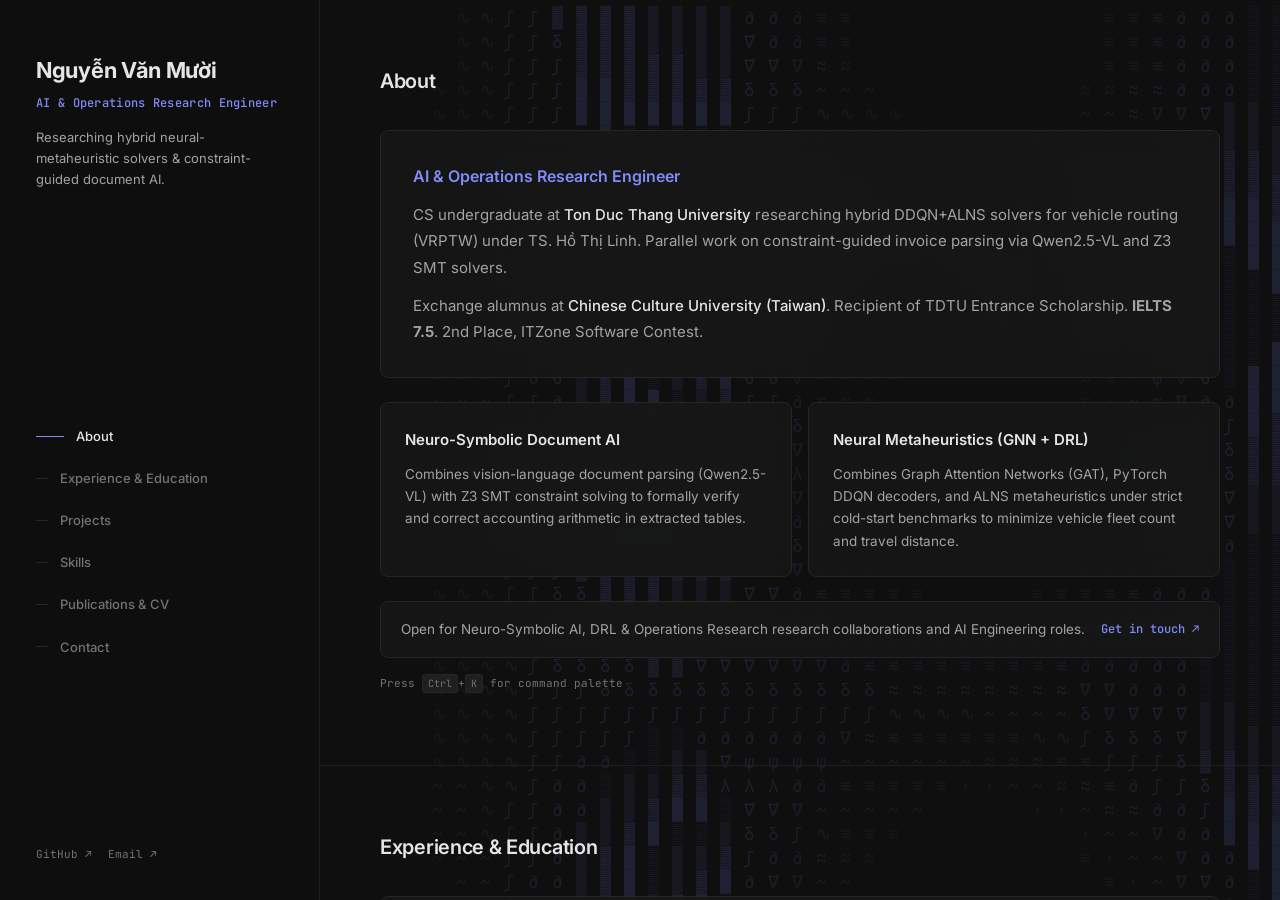
==== commit c10f8b76: "Remove metric cards grid and restore interactive canvas background" ====
--- a/index.html
+++ b/index.html
@@ -22,6 +22,9 @@
     </head>
     <body>
 
+        <!-- ═══ INTERACTIVE CANVAS BACKGROUND ═══ -->
+        <canvas id="canvas-bg"></canvas>
+
         <!-- ═══ COMMAND PALETTE ═══ -->
         <div id="cmd-palette" role="dialog" aria-label="Command palette">
             <input
@@ -80,26 +83,6 @@
                                 <p class="about-intro">
                                     Exchange alumnus at <span class="about-highlight">Chinese Culture University (Taiwan)</span>. Recipient of TDTU Entrance Scholarship. <strong>IELTS 7.5</strong>. 2nd Place, ITZone Software Contest.
                                 </p>
-                            </div>
-
-                            <!-- Live Metric Counters Grid -->
-                            <div class="about-metrics-grid">
-                                <div class="metric-card">
-                                    <span class="metric-val">7.5</span>
-                                    <span class="metric-lbl">IELTS Score</span>
-                                </div>
-                                <div class="metric-card">
-                                    <span class="metric-val">10→9</span>
-                                    <span class="metric-lbl">NV Reduced (R108)</span>
-                                </div>
-                                <div class="metric-card">
-                                    <span class="metric-val">2nd</span>
-                                    <span class="metric-lbl">ITZone Software Contest</span>
-                                </div>
-                                <div class="metric-card">
-                                    <span class="metric-val">16</span>
-                                    <span class="metric-lbl">Public Repositories</span>
-                                </div>
                             </div>
 
                             <!-- Specialization Pillars -->
--- a/css/styles.css
+++ b/css/styles.css
@@ -1,11 +1,11 @@
 /* =========================================
-   Nguyễn Văn Mười — Minimal Research Portfolio
+   Nguyễn Văn Mười — Research Portfolio System
    ========================================= */
 
 /* === 1. DESIGN TOKENS === */
 :root {
     --bg:              #0f0f0f;
-    --bg-surface:      #171717;
+    --bg-surface:      rgba(23, 23, 23, 0.88);
     --bg-elevated:     #1f1f1f;
     --border:          #262626;
     --border-subtle:   #1f1f1f;
@@ -72,14 +72,30 @@
 ::-webkit-scrollbar-thumb:hover { background: var(--text-muted); }
 
 
-/* === 3. APP LAYOUT === */
+/* === 3. CANVAS BACKGROUND === */
+#canvas-bg {
+    position: fixed;
+    top: 0;
+    left: 0;
+    width: 100vw;
+    height: 100vh;
+    z-index: 0;
+    pointer-events: none;
+    opacity: 0.65;
+    transition: opacity 0.5s ease;
+}
+
+
+/* === 4. APP LAYOUT === */
 #app {
     display: flex;
     height: 100vh;
     opacity: 1;
-}
-
-/* === 4. SIDEBAR === */
+    position: relative;
+    z-index: 1;
+}
+
+/* === 5. SIDEBAR === */
 #sidebar {
     width: var(--sidebar-w);
     height: 100vh;
@@ -91,7 +107,9 @@
     flex-direction: column;
     justify-content: space-between;
     flex-shrink: 0;
-    background: var(--bg);
+    background: rgba(15, 15, 15, 0.85);
+    backdrop-filter: blur(12px);
+    -webkit-backdrop-filter: blur(12px);
 }
 
 .identity {
@@ -188,14 +206,14 @@
 }
 
 
-/* === 5. MAIN CONTENT === */
+/* === 6. MAIN CONTENT === */
 #main-content {
     flex: 1;
     overflow-y: auto;
     padding-bottom: 80px;
     scroll-behavior: smooth;
     position: relative;
-    background: var(--bg);
+    background: transparent;
 }
 
 .section {
@@ -221,7 +239,7 @@
 }
 
 
-/* === 6. ABOUT === */
+/* === 7. ABOUT === */
 .about-container {
     display: flex;
     flex-direction: column;
@@ -231,6 +249,8 @@
 
 .about-card {
     background: var(--bg-surface);
+    backdrop-filter: blur(12px);
+    -webkit-backdrop-filter: blur(12px);
     border: 1px solid var(--border);
     border-radius: 8px;
     padding: 32px;
@@ -256,36 +276,6 @@
 .about-highlight {
     color: var(--text);
     font-weight: 500;
-}
-
-/* Metric Counters */
-.about-metrics-grid {
-    display: grid;
-    grid-template-columns: repeat(auto-fit, minmax(160px, 1fr));
-    gap: 12px;
-}
-
-.metric-card {
-    background: var(--bg-surface);
-    border: 1px solid var(--border);
-    border-radius: 8px;
-    padding: 18px 20px;
-    display: flex;
-    flex-direction: column;
-    gap: 4px;
-}
-
-.metric-val {
-    font-family: var(--font-mono);
-    font-size: 20px;
-    font-weight: 600;
-    color: var(--text);
-}
-
-.metric-lbl {
-    font-family: var(--font-mono);
-    font-size: 11px;
-    color: var(--text-muted);
 }
 
 /* Specialization Pillars */
@@ -297,6 +287,8 @@
 
 .pillar-card {
     background: var(--bg-surface);
+    backdrop-filter: blur(12px);
+    -webkit-backdrop-filter: blur(12px);
     border: 1px solid var(--border);
     border-radius: 8px;
     padding: 24px;
@@ -320,6 +312,8 @@
 /* Status Banner */
 .about-status-banner {
     background: var(--bg-surface);
+    backdrop-filter: blur(12px);
+    -webkit-backdrop-filter: blur(12px);
     border: 1px solid var(--border);
     border-radius: 8px;
     padding: 16px 20px;
@@ -340,7 +334,7 @@
 }
 
 
-/* === 7. WORK === */
+/* === 8. WORK === */
 .work-list {
     display: flex;
     flex-direction: column;
@@ -354,6 +348,8 @@
     grid-template-columns: 140px 1fr;
     gap: 20px;
     background: var(--bg-surface);
+    backdrop-filter: blur(12px);
+    -webkit-backdrop-filter: blur(12px);
     border: 1px solid var(--border);
     transition: border-color 0.2s var(--ease);
 }
@@ -403,7 +399,7 @@
 }
 
 
-/* === 8. PROJECTS === */
+/* === 9. PROJECTS === */
 .project-grid {
     display: grid;
     grid-template-columns: repeat(auto-fill, minmax(320px, 1fr));
@@ -415,6 +411,8 @@
     border: 1px solid var(--border);
     border-radius: 8px;
     background: var(--bg-surface);
+    backdrop-filter: blur(12px);
+    -webkit-backdrop-filter: blur(12px);
     display: flex;
     flex-direction: column;
     gap: 12px;
@@ -466,7 +464,7 @@
 }
 
 
-/* === 9. SKILLS === */
+/* === 10. SKILLS === */
 .skills-grid {
     display: grid;
     grid-template-columns: repeat(auto-fill, minmax(200px, 1fr));
@@ -496,7 +494,7 @@
 }
 
 
-/* === 10. WRITINGS & CV === */
+/* === 11. WRITINGS & CV === */
 .writings-list {
     display: flex;
     flex-direction: column;
@@ -509,6 +507,8 @@
     align-items: center;
     gap: 16px;
     background: var(--bg-surface);
+    backdrop-filter: blur(12px);
+    -webkit-backdrop-filter: blur(12px);
     border: 1px solid var(--border);
     transition: border-color 0.2s var(--ease);
     text-decoration: none;
@@ -555,7 +555,7 @@
 }
 
 
-/* === 11. CONTACT === */
+/* === 12. CONTACT === */
 .contact-text {
     font-size: 14.5px;
     color: var(--text-secondary);
@@ -573,6 +573,8 @@
     color: var(--text);
     padding: 10px 20px;
     background: var(--bg-surface);
+    backdrop-filter: blur(12px);
+    -webkit-backdrop-filter: blur(12px);
     border: 1px solid var(--border);
     border-radius: 6px;
     text-decoration: none;
@@ -584,7 +586,7 @@
 }
 
 
-/* === 12. COMMAND PALETTE === */
+/* === 13. COMMAND PALETTE === */
 #cmd-palette {
     position: fixed;
     top: 20%;
@@ -592,12 +594,12 @@
     transform: translateX(-50%);
     width: 460px;
     max-width: 90vw;
-    background: var(--bg-surface);
+    background: #171717;
     border: 1px solid var(--border);
     border-radius: 8px;
     z-index: 1000;
     display: none;
-    box-shadow: 0 16px 48px rgba(0, 0, 0, 0.6);
+    box-shadow: 0 16px 48px rgba(0, 0, 0, 0.7);
     overflow: hidden;
 }
 #cmd-palette.visible {
@@ -664,7 +666,7 @@
 }
 
 
-/* === 13. RESPONSIVE === */
+/* === 14. RESPONSIVE === */
 @media (max-width: 860px) {
     body {
         overflow-y: auto;
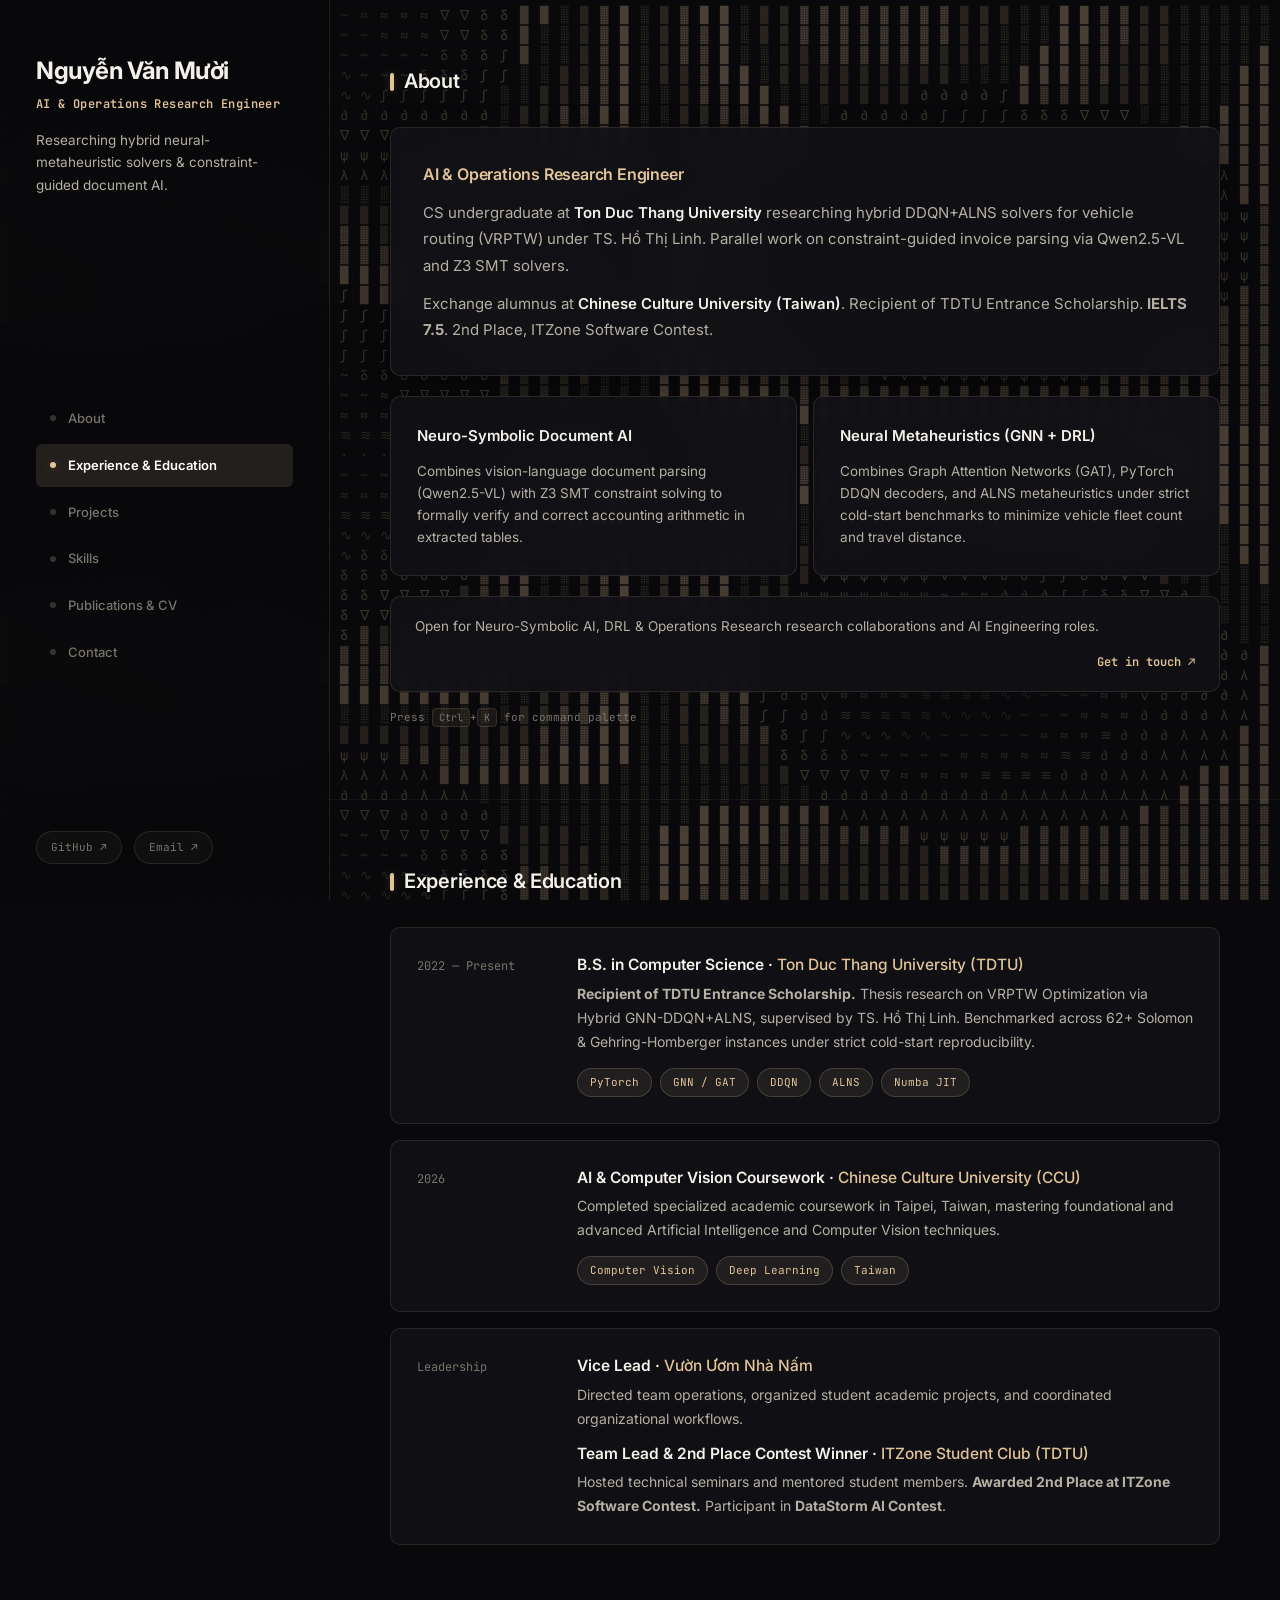
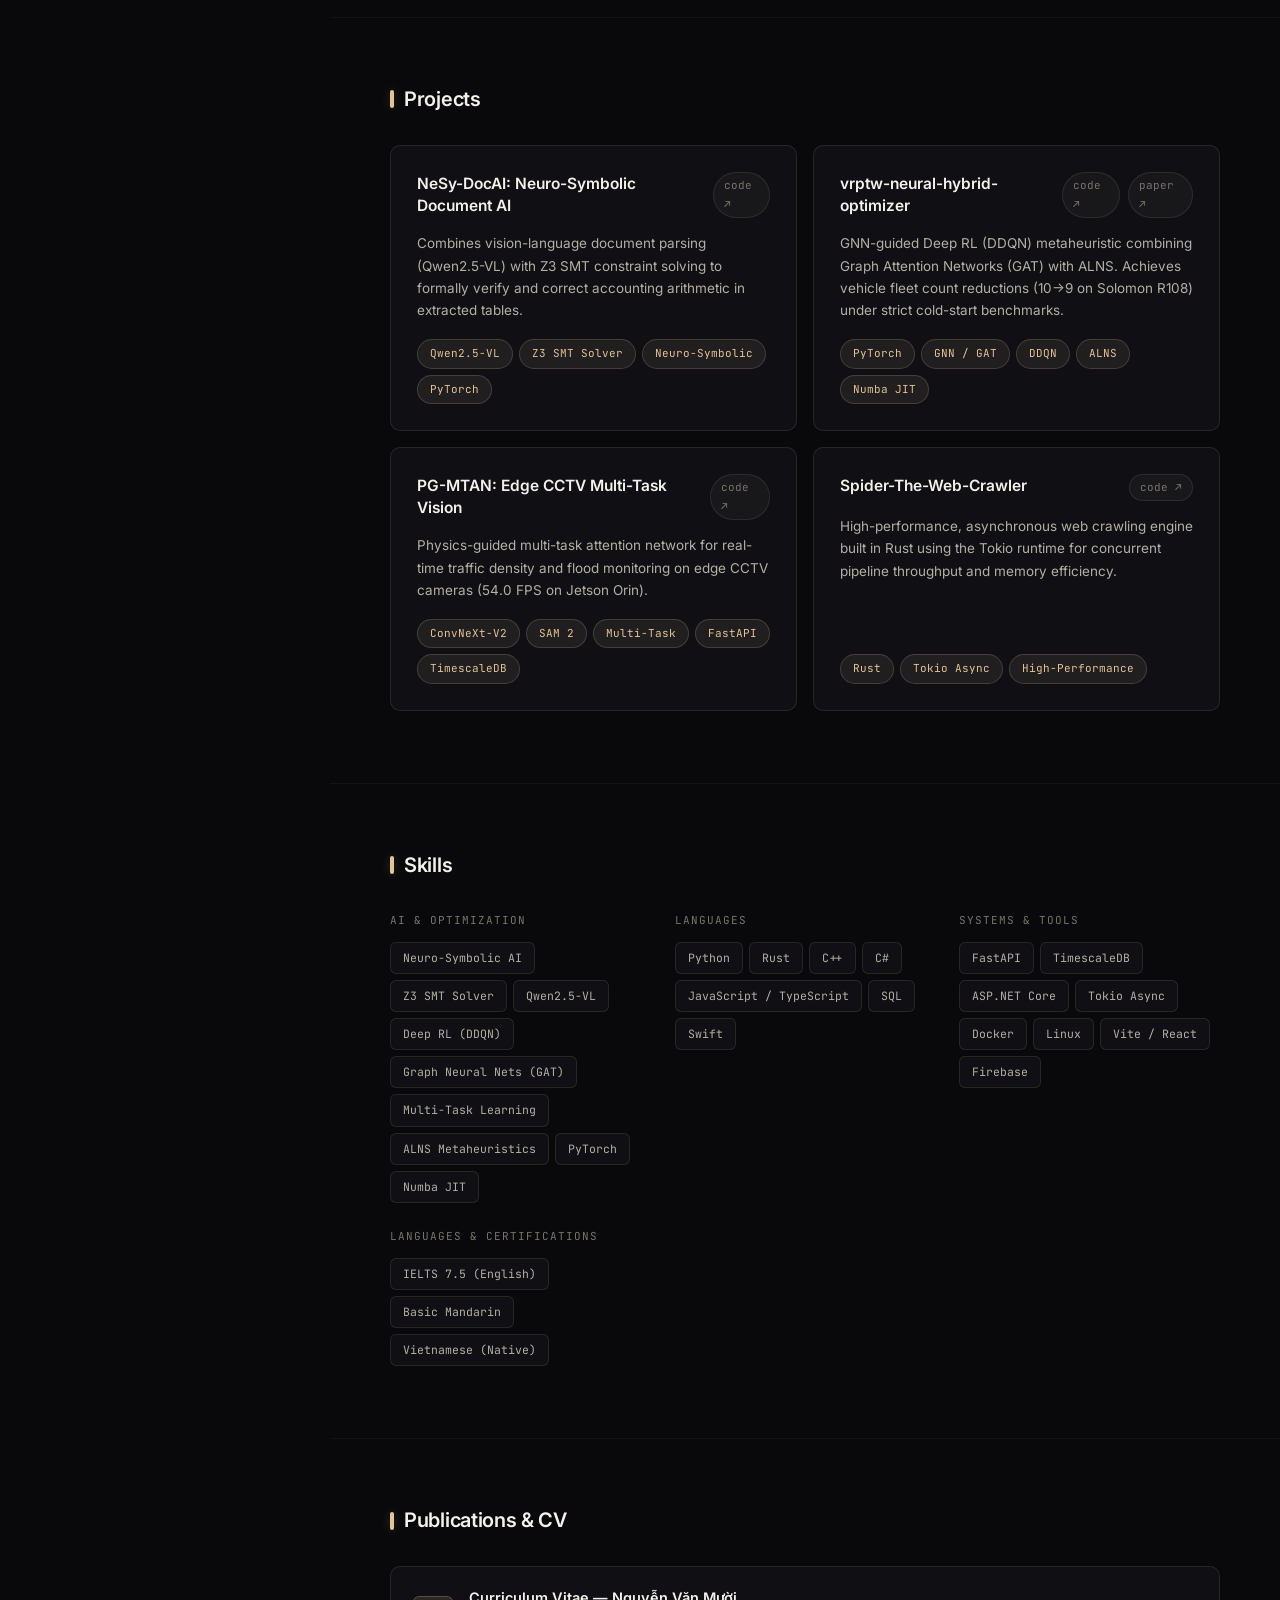
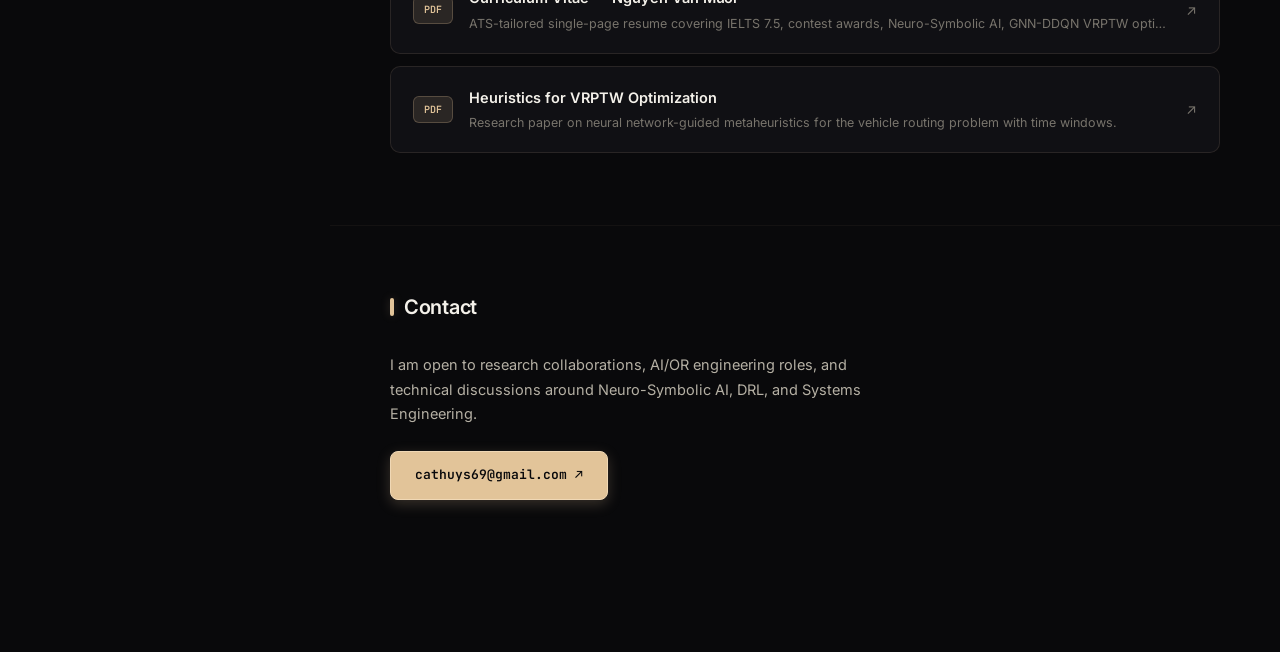
==== commit 9628e9b1: "Add inline fallback styles and cache-busting v2.1 tags for instant guaranteed rendering" ====
--- a/index.html
+++ b/index.html
@@ -5,7 +5,7 @@
         <meta name="viewport" content="width=device-width, initial-scale=1.0" />
         <title>Nguyễn Văn Mười (Ông Năm Chèo) — AI & Operations Research Engineer</title>
         <meta name="description" content="Portfolio of Nguyễn Văn Mười (Ông Năm Chèo). AI & Operations Research Engineer specializing in Neuro-Symbolic AI, Deep RL + GNN metaheuristics, and high-performance Rust systems." />
-        <meta name="theme-color" content="#0f0f0f" />
+        <meta name="theme-color" content="#09090b" />
         <meta name="color-scheme" content="dark" />
         <meta property="og:title" content="Nguyễn Văn Mười — AI & Operations Research Engineer" />
         <meta property="og:description" content="AI & Operations Research Engineer. Researching hybrid neural solvers for VRPTW and constraint-guided Document AI." />
@@ -18,7 +18,14 @@
             href="https://fonts.googleapis.com/css2?family=Inter:wght@300;400;500;600;700&family=JetBrains+Mono:wght@400;500&display=swap"
             rel="stylesheet"
         />
-        <link rel="stylesheet" href="css/styles.css" />
+        <style>
+            html, body { background-color: #09090b !important; color: #f4f1ea !important; min-height: 100vh !important; }
+            #boot-screen { display: none !important; }
+            #app { display: flex !important; opacity: 1 !important; visibility: visible !important; pointer-events: auto !important; position: relative !important; z-index: 1 !important; min-height: 100vh !important; }
+            #main-content { display: block !important; opacity: 1 !important; visibility: visible !important; }
+            .section, .section-body, .about-card, .work-item, .project-card, .pillar-card { opacity: 1 !important; visibility: visible !important; transform: none !important; }
+        </style>
+        <link rel="stylesheet" href="css/styles.css?v=2.1" />
     </head>
     <body>
 
@@ -357,6 +364,6 @@
             </main>
         </div>
 
-        <script src="js/core.js"></script>
+        <script src="js/core.js?v=2.1"></script>
     </body>
 </html>
--- a/css/styles.css
+++ b/css/styles.css
@@ -1,29 +1,32 @@
 /* =========================================
    Nguyễn Văn Mười — Research Portfolio System
+   Zen Stone & Ink Theme (枯山水 / Sumi-e Aesthetic)
    ========================================= */
 
 /* === 1. DESIGN TOKENS === */
 :root {
-    --bg:              #0f0f0f;
-    --bg-surface:      rgba(23, 23, 23, 0.88);
-    --bg-elevated:     #1f1f1f;
-    --border:          #262626;
-    --border-subtle:   #1f1f1f;
-
-    --text:            #e5e5e5;
-    --text-secondary:  #a3a3a3;
-    --text-muted:      #737373;
-
-    --accent:          #818cf8;
-    --accent-hover:    #a5b4fc;
-    --accent-dim:      rgba(129, 140, 248, 0.12);
+    --bg:              #09090b;
+    --bg-surface:      rgba(18, 18, 22, 0.88);
+    --bg-surface-hover:rgba(26, 26, 32, 0.95);
+    --bg-elevated:     #16161a;
+    --border:          rgba(226, 196, 153, 0.12);
+    --border-subtle:   rgba(226, 196, 153, 0.05);
+    --border-highlight:rgba(226, 196, 153, 0.45);
+
+    --text:            #f4f1ea;
+    --text-secondary:  #b5b0a4;
+    --text-muted:      #78746c;
+
+    --accent:          #e2c499;
+    --accent-hover:    #f0d8b5;
+    --accent-dim:      rgba(226, 196, 153, 0.12);
+    --accent-glow:     rgba(226, 196, 153, 0.22);
 
     --font-body:       'Inter', -apple-system, BlinkMacSystemFont, system-ui, sans-serif;
     --font-mono:       'JetBrains Mono', monospace;
 
-    --sidebar-w:       320px;
-    --ease:            cubic-bezier(0.25, 0.46, 0.45, 0.94);
-    --ease-out:        cubic-bezier(0.25, 0.8, 0.25, 1);
+    --sidebar-w:       330px;
+    --ease:            cubic-bezier(0.16, 1, 0.3, 1);
 }
 
 /* === 2. RESET & BASE === */
@@ -36,7 +39,7 @@
 html {
     scroll-behavior: smooth;
     scrollbar-width: thin;
-    scrollbar-color: var(--border) transparent;
+    scrollbar-color: rgba(226, 196, 153, 0.3) transparent;
 }
 
 body {
@@ -44,10 +47,10 @@
     color: var(--text);
     font-family: var(--font-body);
     font-size: 15px;
-    line-height: 1.7;
+    line-height: 1.75;
     font-weight: 400;
-    height: 100vh;
-    overflow: hidden;
+    min-height: 100vh;
+    overflow-x: hidden;
     -webkit-font-smoothing: antialiased;
     -moz-osx-font-smoothing: grayscale;
 }
@@ -63,13 +66,13 @@
 
 ::selection {
     background: var(--accent-dim);
-    color: var(--text);
-}
-
-::-webkit-scrollbar { width: 5px; height: 5px; }
+    color: #ffffff;
+}
+
+::-webkit-scrollbar { width: 6px; height: 6px; }
 ::-webkit-scrollbar-track { background: transparent; }
-::-webkit-scrollbar-thumb { background: var(--border); border-radius: 99px; }
-::-webkit-scrollbar-thumb:hover { background: var(--text-muted); }
+::-webkit-scrollbar-thumb { background: rgba(226, 196, 153, 0.2); border-radius: 99px; }
+::-webkit-scrollbar-thumb:hover { background: var(--accent); }
 
 
 /* === 3. CANVAS BACKGROUND === */
@@ -81,7 +84,7 @@
     height: 100vh;
     z-index: 0;
     pointer-events: none;
-    opacity: 0.65;
+    opacity: 0.85;
     transition: opacity 0.5s ease;
 }
 
@@ -89,8 +92,8 @@
 /* === 4. APP LAYOUT === */
 #app {
     display: flex;
-    height: 100vh;
-    opacity: 1;
+    min-height: 100vh;
+    opacity: 1 !important;
     position: relative;
     z-index: 1;
 }
@@ -101,43 +104,43 @@
     height: 100vh;
     position: sticky;
     top: 0;
-    border-right: 1px solid var(--border-subtle);
+    border-right: 1px solid var(--border);
     padding: 56px 36px 36px;
     display: flex;
     flex-direction: column;
     justify-content: space-between;
     flex-shrink: 0;
-    background: rgba(15, 15, 15, 0.85);
-    backdrop-filter: blur(12px);
-    -webkit-backdrop-filter: blur(12px);
+    background: rgba(9, 9, 11, 0.92);
+    backdrop-filter: blur(16px);
+    -webkit-backdrop-filter: blur(16px);
 }
 
 .identity {
-    margin-bottom: 48px;
+    margin-bottom: 44px;
 }
 
 .name {
-    font-size: 22px;
+    font-size: 24px;
     font-weight: 700;
-    color: var(--text);
-    letter-spacing: -0.3px;
+    color: var(--text) !important;
+    letter-spacing: -0.4px;
     margin-bottom: 8px;
-    line-height: 1.3;
+    line-height: 1.25;
 }
 
 .role {
     font-family: var(--font-mono);
     font-size: 12px;
-    font-weight: 500;
+    font-weight: 600;
     color: var(--accent);
     margin-bottom: 14px;
-    letter-spacing: 0.3px;
+    letter-spacing: 0.4px;
 }
 
 .tagline {
-    font-size: 13px;
-    color: var(--text-secondary);
-    line-height: 1.6;
+    font-size: 13.5px;
+    color: var(--text-secondary);
+    line-height: 1.65;
     font-weight: 400;
 }
 
@@ -152,35 +155,42 @@
     display: flex;
     align-items: center;
     gap: 12px;
-    padding: 8px 0;
+    padding: 10px 14px;
     font-size: 13px;
     font-weight: 500;
     color: var(--text-muted);
     text-decoration: none;
-    transition: color 0.2s var(--ease);
+    border-radius: 6px;
+    transition: all 0.2s var(--ease);
 }
 .nav-link::before {
     content: '';
     display: block;
-    width: 12px;
-    height: 1px;
-    background: var(--border);
-    transition: width 0.25s var(--ease-out), background 0.2s;
+    width: 6px;
+    height: 6px;
+    border-radius: 50%;
+    background: var(--text-muted);
+    opacity: 0.4;
+    transition: all 0.25s var(--ease);
     flex-shrink: 0;
 }
 .nav-link:hover {
-    color: var(--text-secondary);
+    color: var(--text);
+    background: rgba(226, 196, 153, 0.05);
 }
 .nav-link:hover::before {
-    width: 20px;
-    background: var(--text-muted);
+    opacity: 1;
+    background: var(--accent);
 }
 .nav-link.active {
-    color: var(--text);
+    color: #ffffff;
+    background: var(--accent-dim);
+    font-weight: 600;
 }
 .nav-link.active::before {
-    width: 28px;
     background: var(--accent);
+    opacity: 1;
+    box-shadow: 0 0 8px var(--accent-glow);
 }
 
 /* Sidebar Footer */
@@ -192,17 +202,23 @@
 
 .social-links {
     display: flex;
-    gap: 16px;
+    gap: 12px;
 }
 .social-link {
     font-family: var(--font-mono);
     font-size: 11px;
     color: var(--text-muted);
     text-decoration: none;
-    transition: color 0.2s;
+    padding: 6px 14px;
+    background: rgba(226, 196, 153, 0.04);
+    border: 1px solid var(--border);
+    border-radius: 99px;
+    transition: all 0.2s var(--ease);
 }
 .social-link:hover {
-    color: var(--accent);
+    color: var(--accent-hover);
+    border-color: var(--border-highlight);
+    background: var(--accent-dim);
 }
 
 
@@ -230,12 +246,24 @@
     font-weight: 600;
     color: var(--text);
     letter-spacing: -0.3px;
-    margin-bottom: 32px;
+    margin-bottom: 28px;
+    display: flex;
+    align-items: center;
+    gap: 10px;
+}
+.section-title::before {
+    content: '';
+    width: 4px;
+    height: 18px;
+    background: var(--accent);
+    border-radius: 99px;
+    display: inline-block;
+    box-shadow: 0 0 10px var(--accent-glow);
 }
 
 .section-body {
-    opacity: 1;
-    transform: none;
+    opacity: 1 !important;
+    transform: none !important;
 }
 
 
@@ -243,17 +271,22 @@
 .about-container {
     display: flex;
     flex-direction: column;
-    gap: 24px;
+    gap: 20px;
     width: 100%;
 }
 
 .about-card {
     background: var(--bg-surface);
-    backdrop-filter: blur(12px);
-    -webkit-backdrop-filter: blur(12px);
-    border: 1px solid var(--border);
-    border-radius: 8px;
+    backdrop-filter: blur(16px);
+    -webkit-backdrop-filter: blur(16px);
+    border: 1px solid var(--border);
+    border-radius: 10px;
     padding: 32px;
+    box-shadow: 0 10px 30px rgba(0, 0, 0, 0.4);
+    transition: all 0.3s var(--ease);
+}
+.about-card:hover {
+    border-color: var(--border-highlight);
 }
 
 .about-subtitle {
@@ -261,6 +294,7 @@
     font-weight: 600;
     color: var(--accent);
     margin-bottom: 12px;
+    letter-spacing: -0.2px;
 }
 
 .about-intro {
@@ -275,7 +309,7 @@
 
 .about-highlight {
     color: var(--text);
-    font-weight: 500;
+    font-weight: 600;
 }
 
 /* Specialization Pillars */
@@ -287,14 +321,21 @@
 
 .pillar-card {
     background: var(--bg-surface);
-    backdrop-filter: blur(12px);
-    -webkit-backdrop-filter: blur(12px);
-    border: 1px solid var(--border);
-    border-radius: 8px;
-    padding: 24px;
+    backdrop-filter: blur(16px);
+    -webkit-backdrop-filter: blur(16px);
+    border: 1px solid var(--border);
+    border-radius: 10px;
+    padding: 26px;
     display: flex;
     flex-direction: column;
     gap: 10px;
+    transition: all 0.3s var(--ease);
+}
+.pillar-card:hover {
+    background: var(--bg-surface-hover);
+    border-color: var(--border-highlight);
+    box-shadow: 0 10px 30px -10px var(--accent-glow);
+    transform: translateY(-2px);
 }
 
 .pillar-title {
@@ -312,29 +353,33 @@
 /* Status Banner */
 .about-status-banner {
     background: var(--bg-surface);
-    backdrop-filter: blur(12px);
-    -webkit-backdrop-filter: blur(12px);
-    border: 1px solid var(--border);
-    border-radius: 8px;
-    padding: 16px 20px;
+    backdrop-filter: blur(16px);
+    -webkit-backdrop-filter: blur(16px);
+    border: 1px solid var(--border);
+    border-radius: 10px;
+    padding: 18px 24px;
     display: flex;
     align-items: center;
-    justify-content: space-between;
-    gap: 16px;
+    gap: 14px;
     font-size: 13.5px;
     color: var(--text-secondary);
     flex-wrap: wrap;
+    transition: all 0.3s var(--ease);
+}
+.about-status-banner:hover {
+    border-color: var(--border-highlight);
 }
 
 .status-action {
     font-family: var(--font-mono);
     font-size: 12px;
     color: var(--accent);
-    font-weight: 500;
-}
-
-
-/* === 8. WORK === */
+    font-weight: 600;
+    margin-left: auto;
+}
+
+
+/* === 8. WORK & EDUCATION === */
 .work-list {
     display: flex;
     flex-direction: column;
@@ -342,19 +387,22 @@
 }
 
 .work-item {
-    padding: 24px;
-    border-radius: 8px;
+    padding: 26px;
+    border-radius: 10px;
     display: grid;
     grid-template-columns: 140px 1fr;
     gap: 20px;
     background: var(--bg-surface);
-    backdrop-filter: blur(12px);
-    -webkit-backdrop-filter: blur(12px);
-    border: 1px solid var(--border);
-    transition: border-color 0.2s var(--ease);
+    backdrop-filter: blur(16px);
+    -webkit-backdrop-filter: blur(16px);
+    border: 1px solid var(--border);
+    transition: all 0.3s var(--ease);
 }
 .work-item:hover {
-    border-color: var(--accent-hover);
+    background: var(--bg-surface-hover);
+    border-color: var(--border-highlight);
+    box-shadow: 0 10px 30px -10px var(--accent-glow);
+    transform: translateY(-2px);
 }
 
 .work-date {
@@ -365,7 +413,7 @@
 }
 
 .work-role {
-    font-size: 15px;
+    font-size: 15.5px;
     font-weight: 600;
     color: var(--text);
     margin-bottom: 6px;
@@ -385,17 +433,24 @@
 .tech-tags {
     display: flex;
     flex-wrap: wrap;
-    gap: 6px;
+    gap: 8px;
     margin-top: 14px;
 }
 .tech-tag {
     font-family: var(--font-mono);
     font-size: 11px;
-    padding: 3px 10px;
-    background: var(--bg-elevated);
-    color: var(--text-muted);
-    border-radius: 4px;
-    border: 1px solid var(--border);
+    padding: 4px 12px;
+    background: rgba(226, 196, 153, 0.08);
+    color: var(--accent);
+    border-radius: 99px;
+    border: 1px solid rgba(226, 196, 153, 0.2);
+    transition: all 0.2s var(--ease);
+}
+.tech-tag:hover {
+    background: rgba(226, 196, 153, 0.2);
+    border-color: rgba(226, 196, 153, 0.5);
+    color: #ffffff;
+    transform: translateY(-1px);
 }
 
 
@@ -407,19 +462,22 @@
 }
 
 .project-card {
-    padding: 24px;
-    border: 1px solid var(--border);
-    border-radius: 8px;
+    padding: 26px;
+    border: 1px solid var(--border);
+    border-radius: 10px;
     background: var(--bg-surface);
-    backdrop-filter: blur(12px);
-    -webkit-backdrop-filter: blur(12px);
+    backdrop-filter: blur(16px);
+    -webkit-backdrop-filter: blur(16px);
     display: flex;
     flex-direction: column;
-    gap: 12px;
-    transition: border-color 0.2s var(--ease);
+    gap: 14px;
+    transition: all 0.3s var(--ease);
 }
 .project-card:hover {
-    border-color: var(--accent-hover);
+    background: var(--bg-surface-hover);
+    border-color: var(--border-highlight);
+    box-shadow: 0 12px 36px -10px var(--accent-glow);
+    transform: translateY(-3px);
 }
 
 .project-header {
@@ -431,21 +489,27 @@
 
 .project-links {
     display: flex;
-    gap: 10px;
+    gap: 8px;
 }
 .project-ext-link {
     font-family: var(--font-mono);
     font-size: 11px;
     color: var(--text-muted);
     text-decoration: none;
-    transition: color 0.2s;
+    padding: 3px 10px;
+    background: rgba(226, 196, 153, 0.04);
+    border: 1px solid var(--border);
+    border-radius: 99px;
+    transition: all 0.2s var(--ease);
 }
 .project-ext-link:hover {
-    color: var(--accent);
+    color: var(--accent-hover);
+    border-color: var(--accent);
+    background: var(--accent-dim);
 }
 
 .project-title {
-    font-size: 15px;
+    font-size: 15.5px;
     font-weight: 600;
     color: var(--text);
     line-height: 1.4;
@@ -487,10 +551,17 @@
     font-family: var(--font-mono);
     font-size: 11.5px;
     color: var(--text-secondary);
-    padding: 4px 10px;
+    padding: 5px 12px;
     background: var(--bg-surface);
     border: 1px solid var(--border);
-    border-radius: 4px;
+    border-radius: 6px;
+    transition: all 0.2s var(--ease);
+}
+.skill-tag:hover {
+    color: #ffffff;
+    border-color: var(--accent);
+    background: var(--accent-dim);
+    transform: translateY(-1px);
 }
 
 
@@ -501,31 +572,35 @@
     gap: 12px;
 }
 .writing-item {
-    padding: 16px 20px;
-    border-radius: 8px;
+    padding: 18px 22px;
+    border-radius: 10px;
     display: flex;
     align-items: center;
     gap: 16px;
     background: var(--bg-surface);
-    backdrop-filter: blur(12px);
-    -webkit-backdrop-filter: blur(12px);
-    border: 1px solid var(--border);
-    transition: border-color 0.2s var(--ease);
+    backdrop-filter: blur(16px);
+    -webkit-backdrop-filter: blur(16px);
+    border: 1px solid var(--border);
+    transition: all 0.3s var(--ease);
     text-decoration: none;
     color: inherit;
 }
 .writing-item:hover {
-    border-color: var(--accent-hover);
+    background: var(--bg-surface-hover);
+    border-color: var(--border-highlight);
+    box-shadow: 0 10px 30px -10px var(--accent-glow);
+    transform: translateY(-2px);
 }
 
 .writing-format {
     font-family: var(--font-mono);
     font-size: 10px;
-    font-weight: 500;
+    font-weight: 600;
     color: var(--accent);
     background: var(--accent-dim);
-    padding: 4px 8px;
-    border-radius: 4px;
+    border: 1px solid rgba(226, 196, 153, 0.25);
+    padding: 4px 10px;
+    border-radius: 6px;
     flex-shrink: 0;
 }
 .writing-info {
@@ -534,7 +609,7 @@
 }
 .writing-title {
     font-size: 14.5px;
-    font-weight: 500;
+    font-weight: 600;
     color: var(--text);
     margin-bottom: 2px;
 }
@@ -547,11 +622,12 @@
 }
 .writing-arrow {
     color: var(--text-muted);
-    font-size: 13px;
-    transition: color 0.2s;
+    font-size: 14px;
+    transition: all 0.25s var(--ease);
 }
 .writing-item:hover .writing-arrow {
     color: var(--accent);
+    transform: translate(2px, -2px);
 }
 
 
@@ -570,19 +646,20 @@
     gap: 8px;
     font-family: var(--font-mono);
     font-size: 13px;
-    color: var(--text);
-    padding: 10px 20px;
-    background: var(--bg-surface);
-    backdrop-filter: blur(12px);
-    -webkit-backdrop-filter: blur(12px);
-    border: 1px solid var(--border);
-    border-radius: 6px;
+    color: var(--bg);
+    font-weight: 600;
+    padding: 12px 24px;
+    background: var(--accent);
+    border: 1px solid var(--accent-hover);
+    border-radius: 8px;
     text-decoration: none;
-    transition: all 0.2s var(--ease);
+    box-shadow: 0 4px 14px var(--accent-glow);
+    transition: all 0.25s var(--ease);
 }
 .contact-link:hover {
-    border-color: var(--accent);
-    color: var(--accent);
+    background: var(--accent-hover);
+    transform: translateY(-2px);
+    box-shadow: 0 8px 24px rgba(240, 216, 181, 0.35);
 }
 
 
@@ -592,14 +669,16 @@
     top: 20%;
     left: 50%;
     transform: translateX(-50%);
-    width: 460px;
+    width: 480px;
     max-width: 90vw;
-    background: #171717;
-    border: 1px solid var(--border);
-    border-radius: 8px;
+    background: rgba(18, 18, 22, 0.95);
+    backdrop-filter: blur(20px);
+    -webkit-backdrop-filter: blur(20px);
+    border: 1px solid rgba(226, 196, 153, 0.3);
+    border-radius: 12px;
     z-index: 1000;
     display: none;
-    box-shadow: 0 16px 48px rgba(0, 0, 0, 0.7);
+    box-shadow: 0 20px 60px rgba(0, 0, 0, 0.8), 0 0 30px rgba(226, 196, 153, 0.15);
     overflow: hidden;
 }
 #cmd-palette.visible {
@@ -608,7 +687,7 @@
 
 #cmd-search {
     width: 100%;
-    padding: 14px 18px;
+    padding: 16px 20px;
     background: transparent;
     border: none;
     border-bottom: 1px solid var(--border);
@@ -622,39 +701,40 @@
 }
 
 #cmd-list {
-    max-height: 240px;
+    max-height: 260px;
     overflow-y: auto;
-    padding: 4px 0;
+    padding: 6px 0;
 }
 .cmd-item {
-    padding: 10px 18px;
+    padding: 11px 20px;
     display: flex;
     justify-content: space-between;
     align-items: center;
     cursor: pointer;
     font-family: var(--font-mono);
-    font-size: 12px;
-    color: var(--text-secondary);
-    transition: background 0.1s;
+    font-size: 12.5px;
+    color: var(--text-secondary);
+    transition: all 0.15s var(--ease);
 }
 .cmd-item:hover,
 .cmd-item.selected {
     background: var(--accent-dim);
-    color: var(--text);
+    color: #ffffff;
 }
 .cmd-cat {
     font-size: 10px;
-    color: var(--text-muted);
+    color: var(--accent);
     text-transform: uppercase;
+    letter-spacing: 0.5px;
 }
 
 kbd {
     font-family: var(--font-mono);
     font-size: 10px;
-    padding: 2px 5px;
-    background: var(--bg-elevated);
-    border: 1px solid var(--border);
-    border-radius: 3px;
+    padding: 2px 6px;
+    background: rgba(226, 196, 153, 0.08);
+    border: 1px solid var(--border);
+    border-radius: 4px;
     color: var(--text-muted);
 }
 
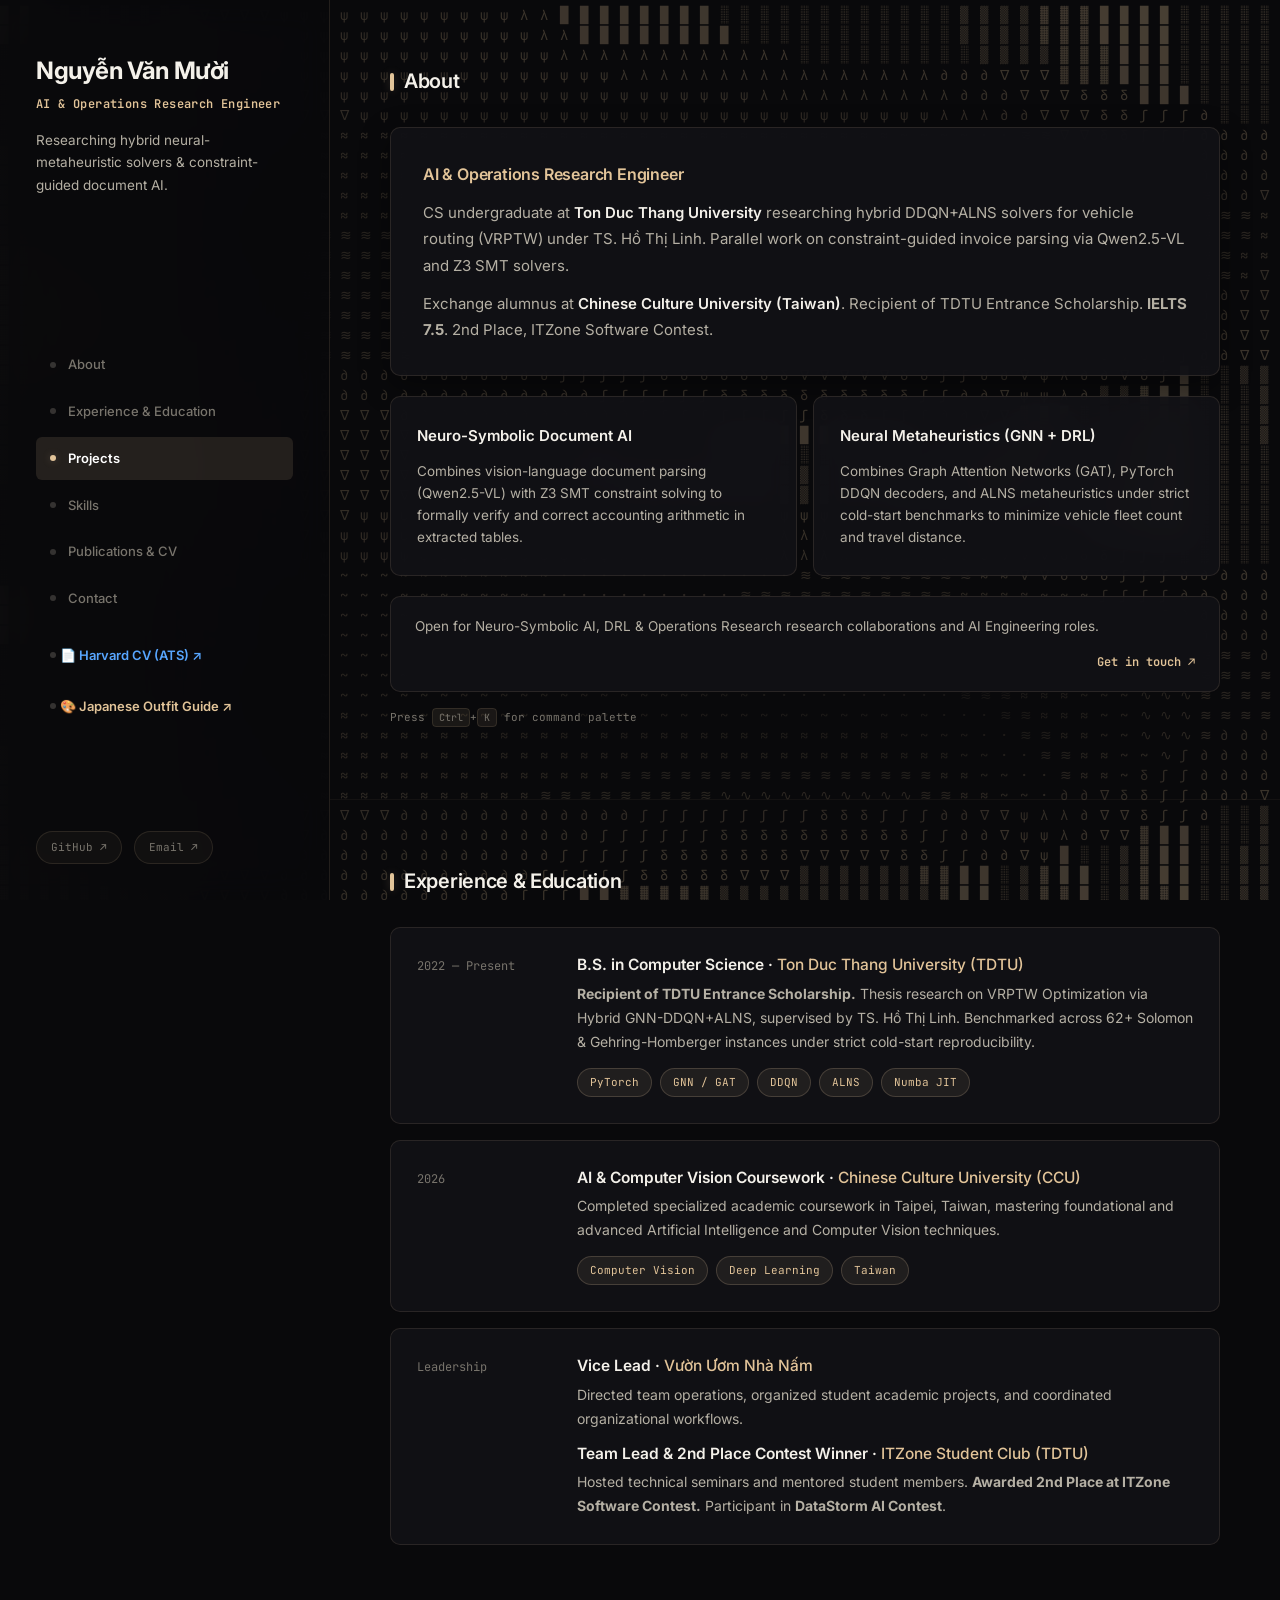
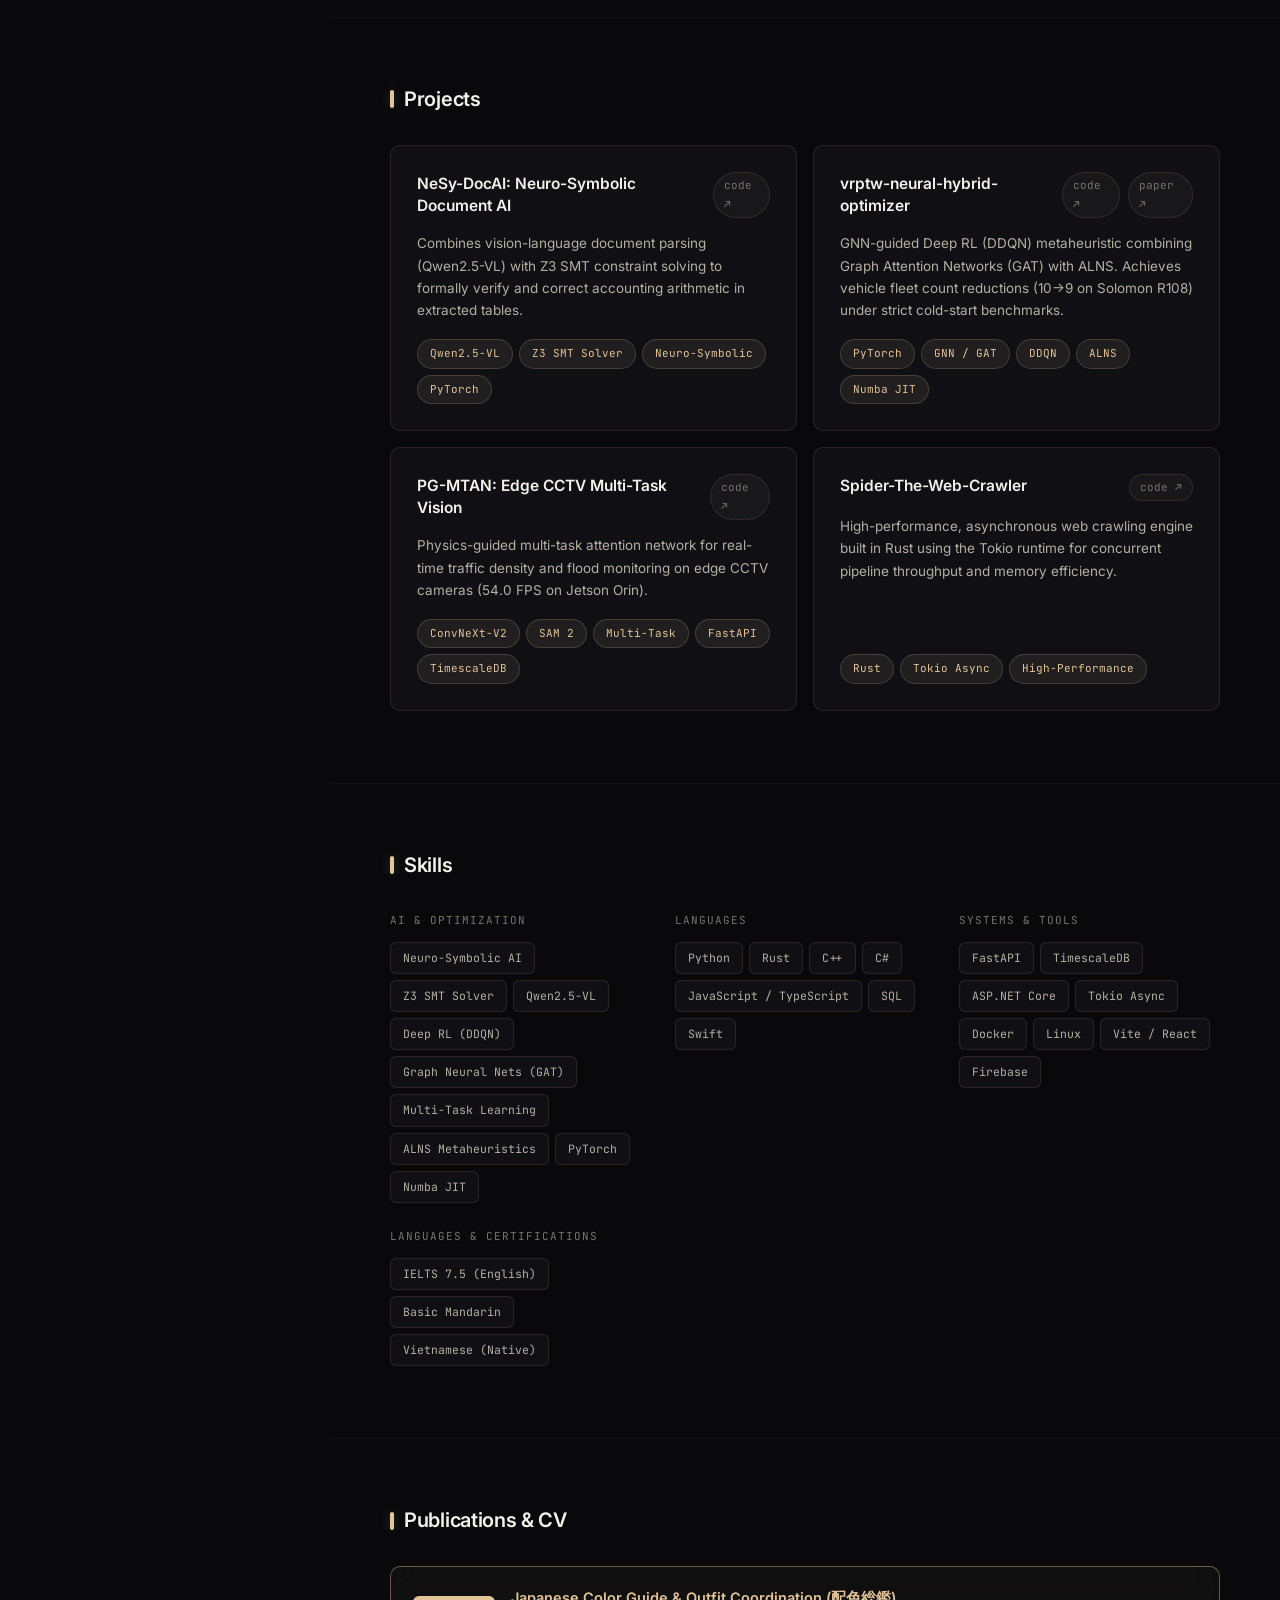
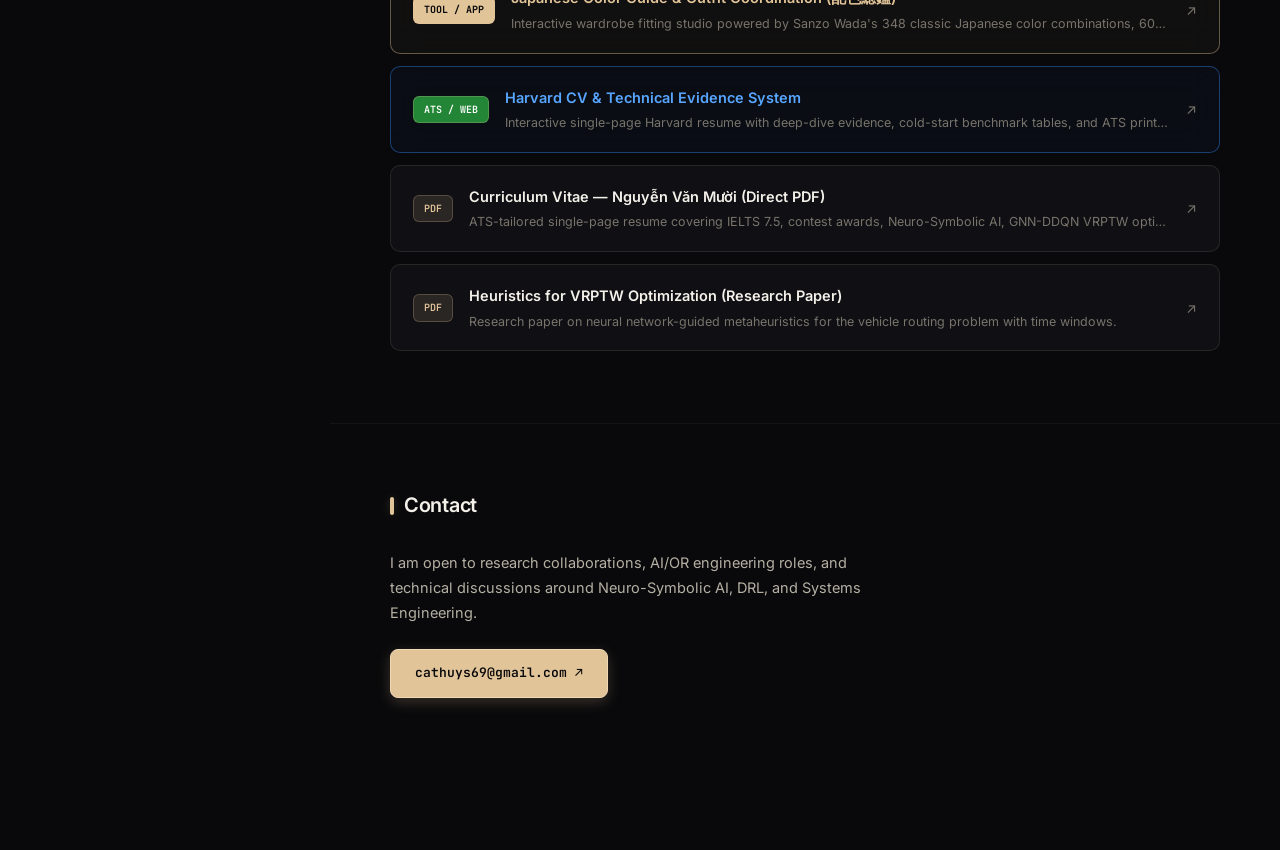
==== commit c0bb850b: "feat: add interactive Harvard CV, Japanese color guide and outfit studio, and command palette integr" ====
--- a/index.html
+++ b/index.html
@@ -62,6 +62,8 @@
                     <a href="#skills" class="nav-link" data-section="skills">Skills</a>
                     <a href="#writings" class="nav-link" data-section="writings">Publications & CV</a>
                     <a href="#contact" class="nav-link" data-section="contact">Contact</a>
+                    <a href="cv.html" class="nav-link" style="margin-top: 10px; color: #58a6ff; font-weight: 600; display: inline-flex; align-items: center; gap: 4px;">📄 Harvard CV (ATS) ↗</a>
+                    <a href="colors.html" class="nav-link" style="margin-top: 4px; color: #e2c499; font-weight: 600; display: inline-flex; align-items: center; gap: 4px;">🎨 Japanese Outfit Guide ↗</a>
                 </nav>
 
                 <div class="sidebar-footer">
@@ -327,10 +329,26 @@
                     <h2 class="section-title">Publications & CV</h2>
                     <div class="section-body">
                         <div class="writings-list">
+                            <a href="colors.html" class="writing-item" style="border-color: rgba(226, 196, 153, 0.4); background: rgba(226, 196, 153, 0.04);">
+                                <span class="writing-format" style="background: #e2c499; color: #09090b; font-weight: 700;">TOOL / APP</span>
+                                <div class="writing-info">
+                                    <div class="writing-title" style="color: #e2c499;">Japanese Color Guide & Outfit Coordination (配色総鑑)</div>
+                                    <div class="writing-desc">Interactive wardrobe fitting studio powered by Sanzo Wada's 348 classic Japanese color combinations, 60-30-10 ratio rule, and Cityboy / Wabi-Sabi styling.</div>
+                                </div>
+                                <span class="writing-arrow">↗</span>
+                            </a>
+                            <a href="cv.html" class="writing-item" style="border-color: rgba(56, 139, 253, 0.4); background: rgba(56, 139, 253, 0.04);">
+                                <span class="writing-format" style="background: #238636; color: #ffffff;">ATS / WEB</span>
+                                <div class="writing-info">
+                                    <div class="writing-title" style="color: #58a6ff;">Harvard CV & Technical Evidence System</div>
+                                    <div class="writing-desc">Interactive single-page Harvard resume with deep-dive evidence, cold-start benchmark tables, and ATS print-ready PDF export.</div>
+                                </div>
+                                <span class="writing-arrow">↗</span>
+                            </a>
                             <a href="papers/CV_NguyenVanMuoi.pdf" target="_blank" rel="noopener" class="writing-item">
                                 <span class="writing-format">PDF</span>
                                 <div class="writing-info">
-                                    <div class="writing-title">Curriculum Vitae — Nguyễn Văn Mười</div>
+                                    <div class="writing-title">Curriculum Vitae — Nguyễn Văn Mười (Direct PDF)</div>
                                     <div class="writing-desc">ATS-tailored single-page resume covering IELTS 7.5, contest awards, Neuro-Symbolic AI, GNN-DDQN VRPTW optimization, and Rust systems.</div>
                                 </div>
                                 <span class="writing-arrow">↗</span>
@@ -338,7 +356,7 @@
                             <a href="papers/VRPTW-VI.pdf" target="_blank" rel="noopener" class="writing-item">
                                 <span class="writing-format">PDF</span>
                                 <div class="writing-info">
-                                    <div class="writing-title">Heuristics for VRPTW Optimization</div>
+                                    <div class="writing-title">Heuristics for VRPTW Optimization (Research Paper)</div>
                                     <div class="writing-desc">Research paper on neural network-guided metaheuristics for the vehicle routing problem with time windows.</div>
                                 </div>
                                 <span class="writing-arrow">↗</span>
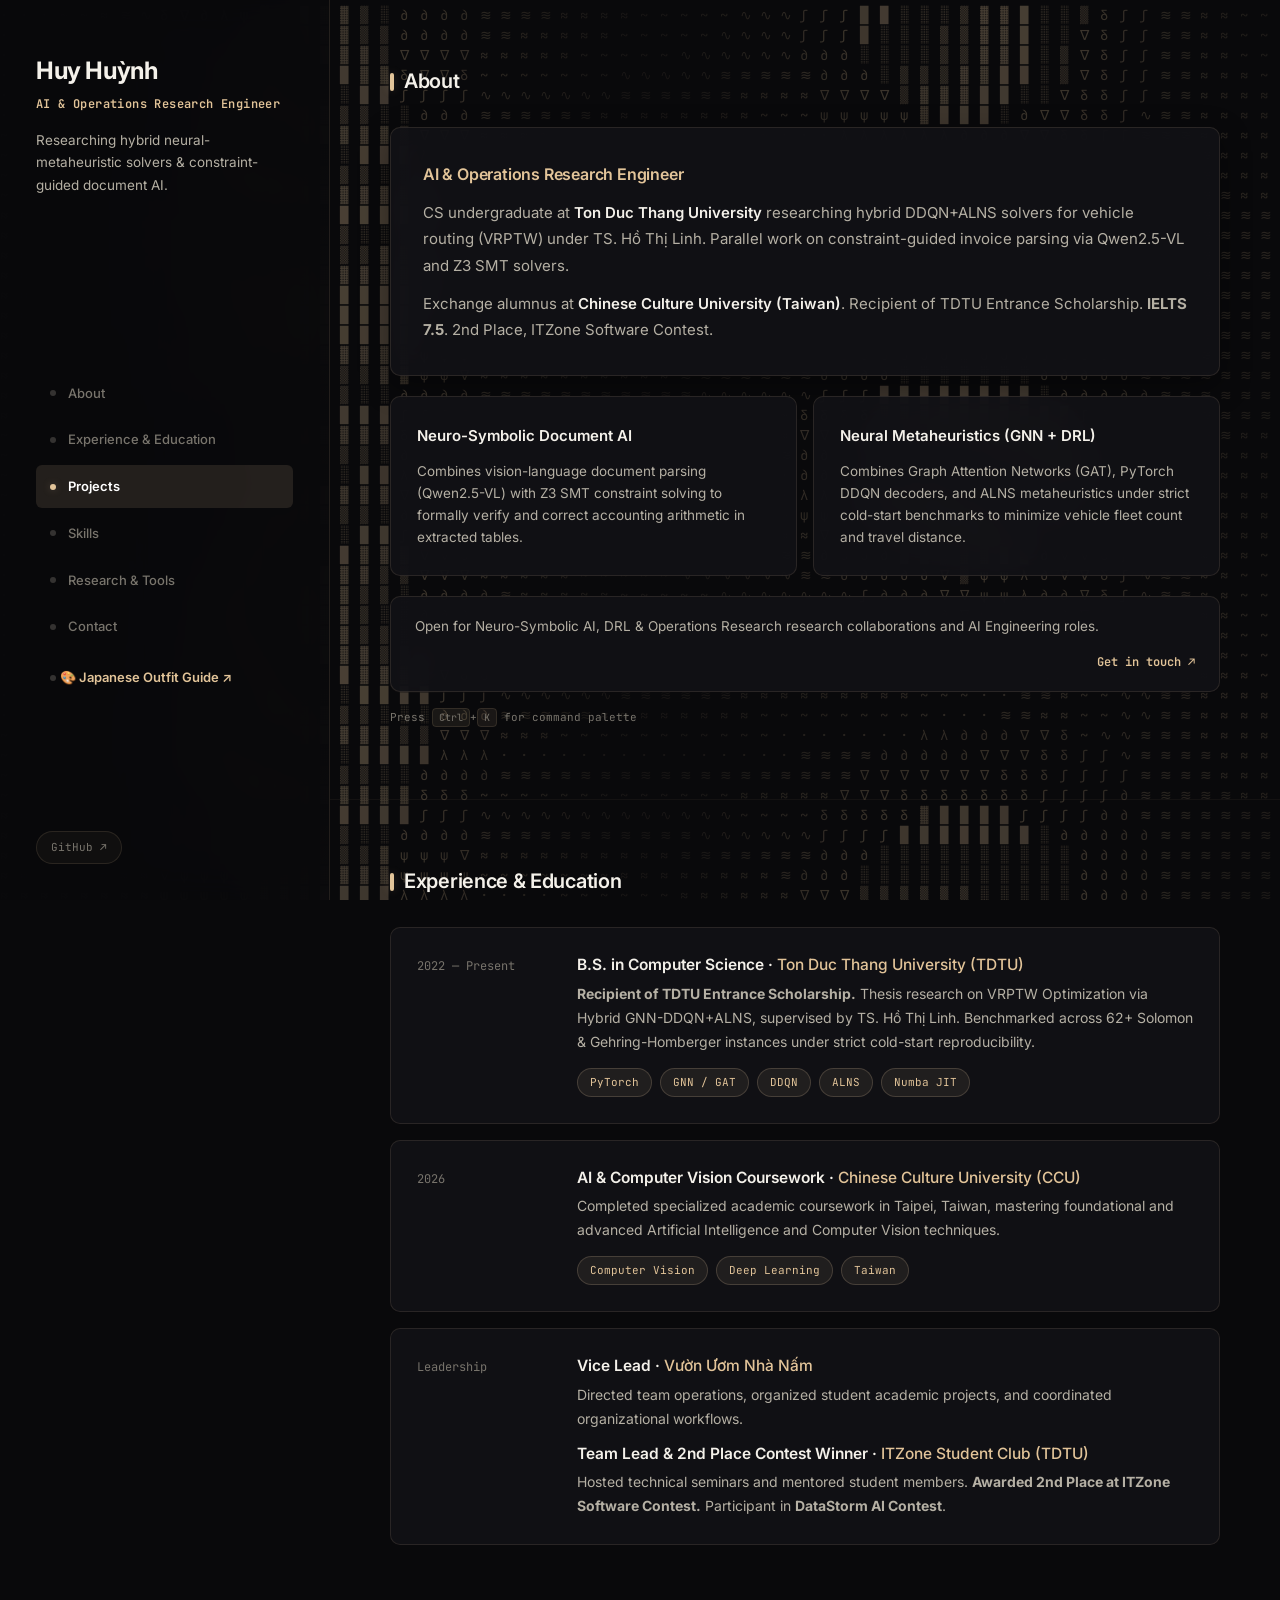
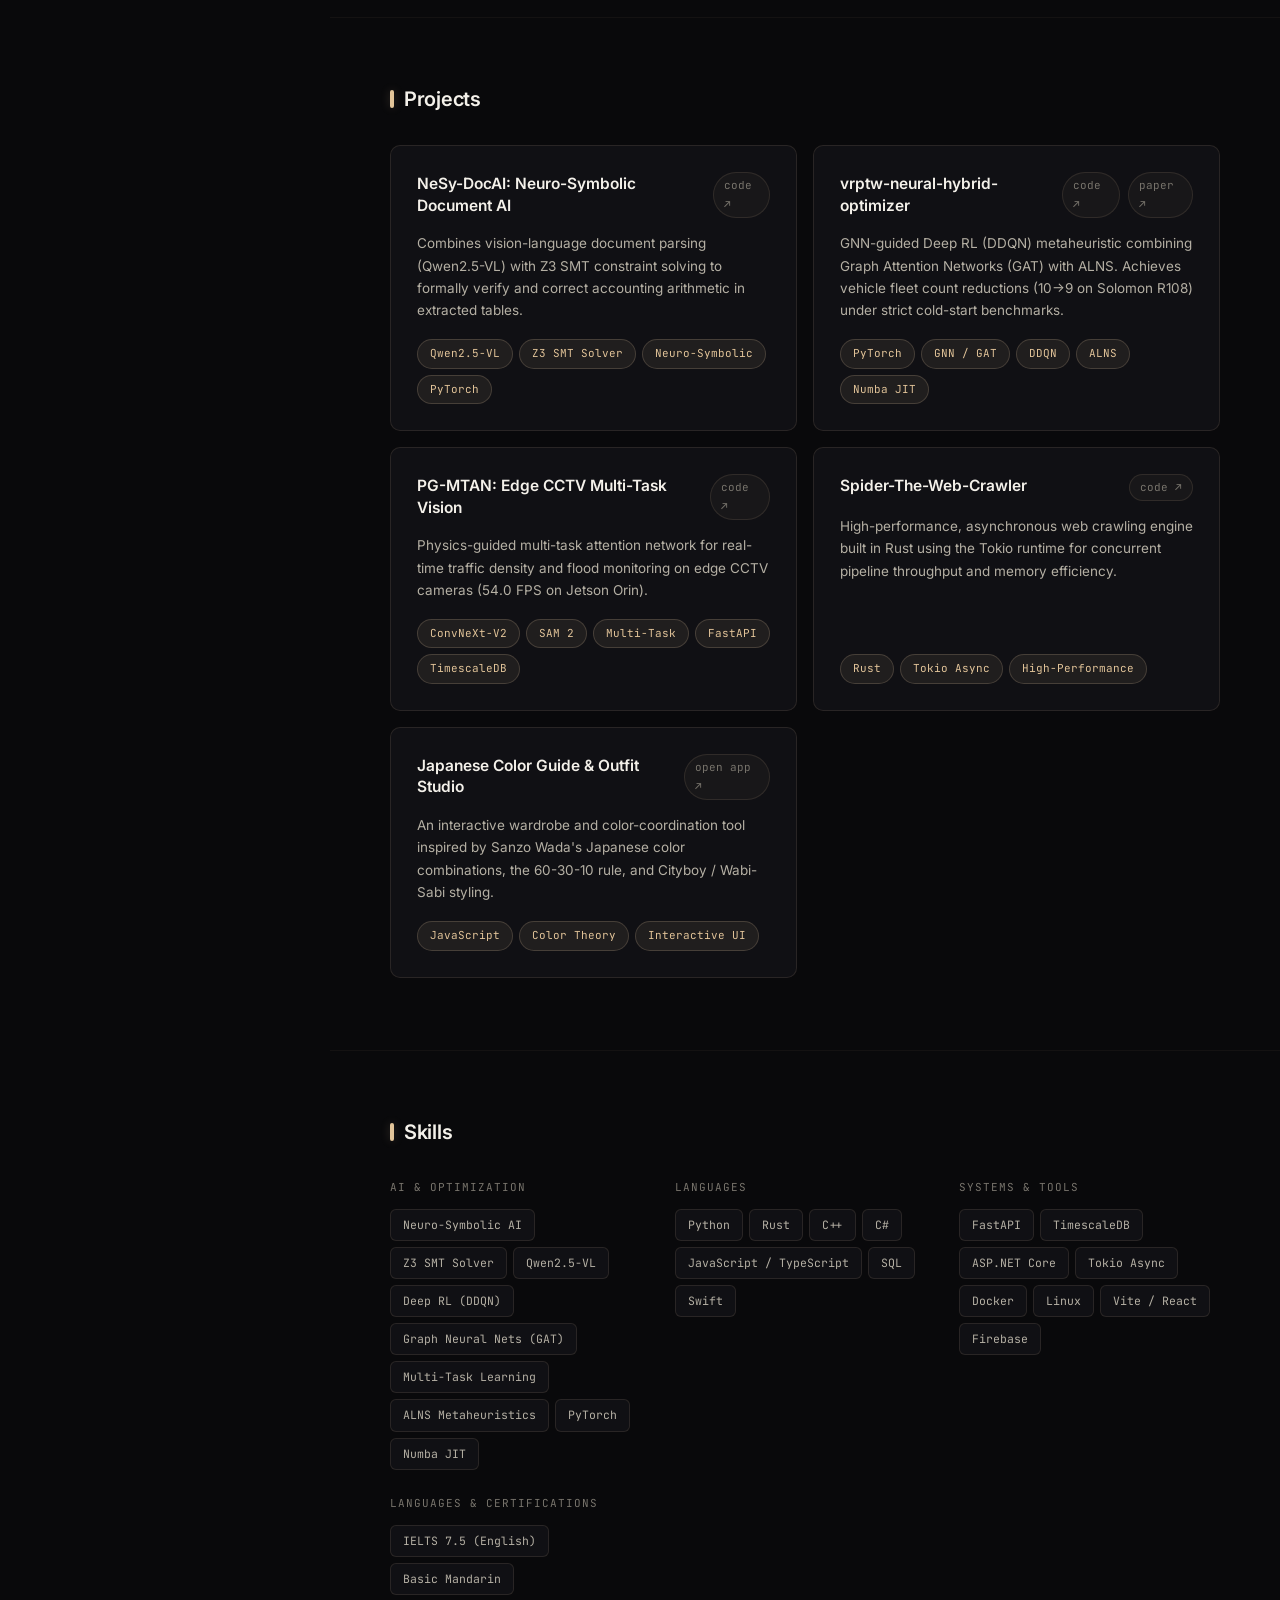
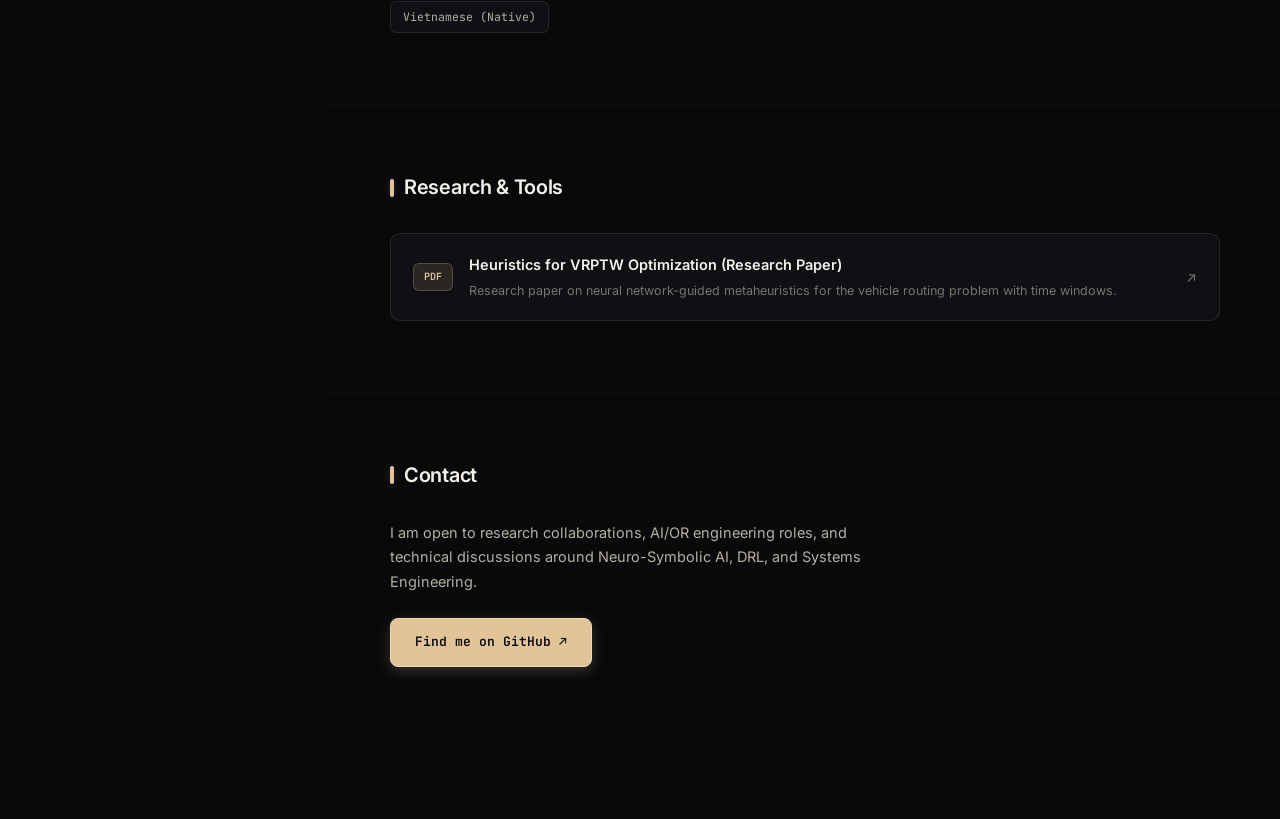
==== commit 35a3ed8c: "Refresh portfolio identity and feature Japanese Color Guide" ====
--- a/index.html
+++ b/index.html
@@ -3,11 +3,11 @@
     <head>
         <meta charset="UTF-8" />
         <meta name="viewport" content="width=device-width, initial-scale=1.0" />
-        <title>Nguyễn Văn Mười (Ông Năm Chèo) — AI & Operations Research Engineer</title>
-        <meta name="description" content="Portfolio of Nguyễn Văn Mười (Ông Năm Chèo). AI & Operations Research Engineer specializing in Neuro-Symbolic AI, Deep RL + GNN metaheuristics, and high-performance Rust systems." />
+        <title>Huy Huỳnh — Computer Science & AI</title>
+        <meta name="description" content="Huy Huỳnh's portfolio: computer science, combinatorial optimization, structured reasoning, and experimental software." />
         <meta name="theme-color" content="#09090b" />
         <meta name="color-scheme" content="dark" />
-        <meta property="og:title" content="Nguyễn Văn Mười — AI & Operations Research Engineer" />
+        <meta property="og:title" content="Huy Huỳnh — Computer Science & AI" />
         <meta property="og:description" content="AI & Operations Research Engineer. Researching hybrid neural solvers for VRPTW and constraint-guided Document AI." />
         <meta property="og:type" content="website" />
         <link rel="icon" href="data:image/svg+xml,<svg xmlns='http://www.w3.org/2000/svg' viewBox='0 0 100 100'><text y='.9em' font-size='90'>λ</text></svg>" />
@@ -50,7 +50,7 @@
             <!-- SIDEBAR -->
             <aside id="sidebar">
                 <div class="identity">
-                    <h1 class="name">Nguyễn Văn Mười</h1>
+                    <h1 class="name">Huy Huỳnh</h1>
                     <p class="role">AI & Operations Research Engineer</p>
                     <p class="tagline">Researching hybrid neural-metaheuristic solvers & constraint-guided document AI.</p>
                 </div>
@@ -60,16 +60,14 @@
                     <a href="#work" class="nav-link" data-section="work">Experience & Education</a>
                     <a href="#projects" class="nav-link" data-section="projects">Projects</a>
                     <a href="#skills" class="nav-link" data-section="skills">Skills</a>
-                    <a href="#writings" class="nav-link" data-section="writings">Publications & CV</a>
+                    <a href="#writings" class="nav-link" data-section="writings">Research & Tools</a>
                     <a href="#contact" class="nav-link" data-section="contact">Contact</a>
-                    <a href="cv.html" class="nav-link" style="margin-top: 10px; color: #58a6ff; font-weight: 600; display: inline-flex; align-items: center; gap: 4px;">📄 Harvard CV (ATS) ↗</a>
                     <a href="colors.html" class="nav-link" style="margin-top: 4px; color: #e2c499; font-weight: 600; display: inline-flex; align-items: center; gap: 4px;">🎨 Japanese Outfit Guide ↗</a>
                 </nav>
 
                 <div class="sidebar-footer">
                     <div class="social-links">
                         <a href="https://github.com/Thundercok" target="_blank" rel="noopener noreferrer" class="social-link">GitHub ↗</a>
-                        <a href="mailto:cathuys69@gmail.com" class="social-link">Email ↗</a>
                     </div>
                 </div>
             </aside>
@@ -262,6 +260,24 @@
                                 </div>
                             </div>
 
+
+                            <!-- PROJECT: Japanese Color Guide -->
+                            <div class="project-card">
+                                <div class="project-header">
+                                    <h3 class="project-title">Japanese Color Guide & Outfit Studio</h3>
+                                    <div class="project-links">
+                                        <a href="colors.html" class="project-ext-link">open app ↗</a>
+                                    </div>
+                                </div>
+                                <p class="project-desc">
+                                    An interactive wardrobe and color-coordination tool inspired by Sanzo Wada's Japanese color combinations, the 60-30-10 rule, and Cityboy / Wabi-Sabi styling.
+                                </p>
+                                <div class="project-tech">
+                                    <span class="tech-tag">JavaScript</span>
+                                    <span class="tech-tag">Color Theory</span>
+                                    <span class="tech-tag">Interactive UI</span>
+                                </div>
+                            </div>
                         </div>
                     </div>
                 </section>
@@ -324,35 +340,11 @@
                 </section>
 
 
-                <!-- ── WRITINGS & CV ── -->
+                <!-- ── RESEARCH & TOOLS ── -->
                 <section id="writings" class="section">
-                    <h2 class="section-title">Publications & CV</h2>
+                    <h2 class="section-title">Research & Tools</h2>
                     <div class="section-body">
                         <div class="writings-list">
-                            <a href="colors.html" class="writing-item" style="border-color: rgba(226, 196, 153, 0.4); background: rgba(226, 196, 153, 0.04);">
-                                <span class="writing-format" style="background: #e2c499; color: #09090b; font-weight: 700;">TOOL / APP</span>
-                                <div class="writing-info">
-                                    <div class="writing-title" style="color: #e2c499;">Japanese Color Guide & Outfit Coordination (配色総鑑)</div>
-                                    <div class="writing-desc">Interactive wardrobe fitting studio powered by Sanzo Wada's 348 classic Japanese color combinations, 60-30-10 ratio rule, and Cityboy / Wabi-Sabi styling.</div>
-                                </div>
-                                <span class="writing-arrow">↗</span>
-                            </a>
-                            <a href="cv.html" class="writing-item" style="border-color: rgba(56, 139, 253, 0.4); background: rgba(56, 139, 253, 0.04);">
-                                <span class="writing-format" style="background: #238636; color: #ffffff;">ATS / WEB</span>
-                                <div class="writing-info">
-                                    <div class="writing-title" style="color: #58a6ff;">Harvard CV & Technical Evidence System</div>
-                                    <div class="writing-desc">Interactive single-page Harvard resume with deep-dive evidence, cold-start benchmark tables, and ATS print-ready PDF export.</div>
-                                </div>
-                                <span class="writing-arrow">↗</span>
-                            </a>
-                            <a href="papers/CV_NguyenVanMuoi.pdf" target="_blank" rel="noopener" class="writing-item">
-                                <span class="writing-format">PDF</span>
-                                <div class="writing-info">
-                                    <div class="writing-title">Curriculum Vitae — Nguyễn Văn Mười (Direct PDF)</div>
-                                    <div class="writing-desc">ATS-tailored single-page resume covering IELTS 7.5, contest awards, Neuro-Symbolic AI, GNN-DDQN VRPTW optimization, and Rust systems.</div>
-                                </div>
-                                <span class="writing-arrow">↗</span>
-                            </a>
                             <a href="papers/VRPTW-VI.pdf" target="_blank" rel="noopener" class="writing-item">
                                 <span class="writing-format">PDF</span>
                                 <div class="writing-info">
@@ -373,8 +365,8 @@
                         <p class="contact-text">
                             I am open to research collaborations, AI/OR engineering roles, and technical discussions around Neuro-Symbolic AI, DRL, and Systems Engineering.
                         </p>
-                        <a href="mailto:cathuys69@gmail.com" class="contact-link">
-                            cathuys69@gmail.com ↗
+                        <a href="https://github.com/Thundercok" target="_blank" rel="noopener noreferrer" class="contact-link">
+                            Find me on GitHub ↗
                         </a>
                     </div>
                 </section>
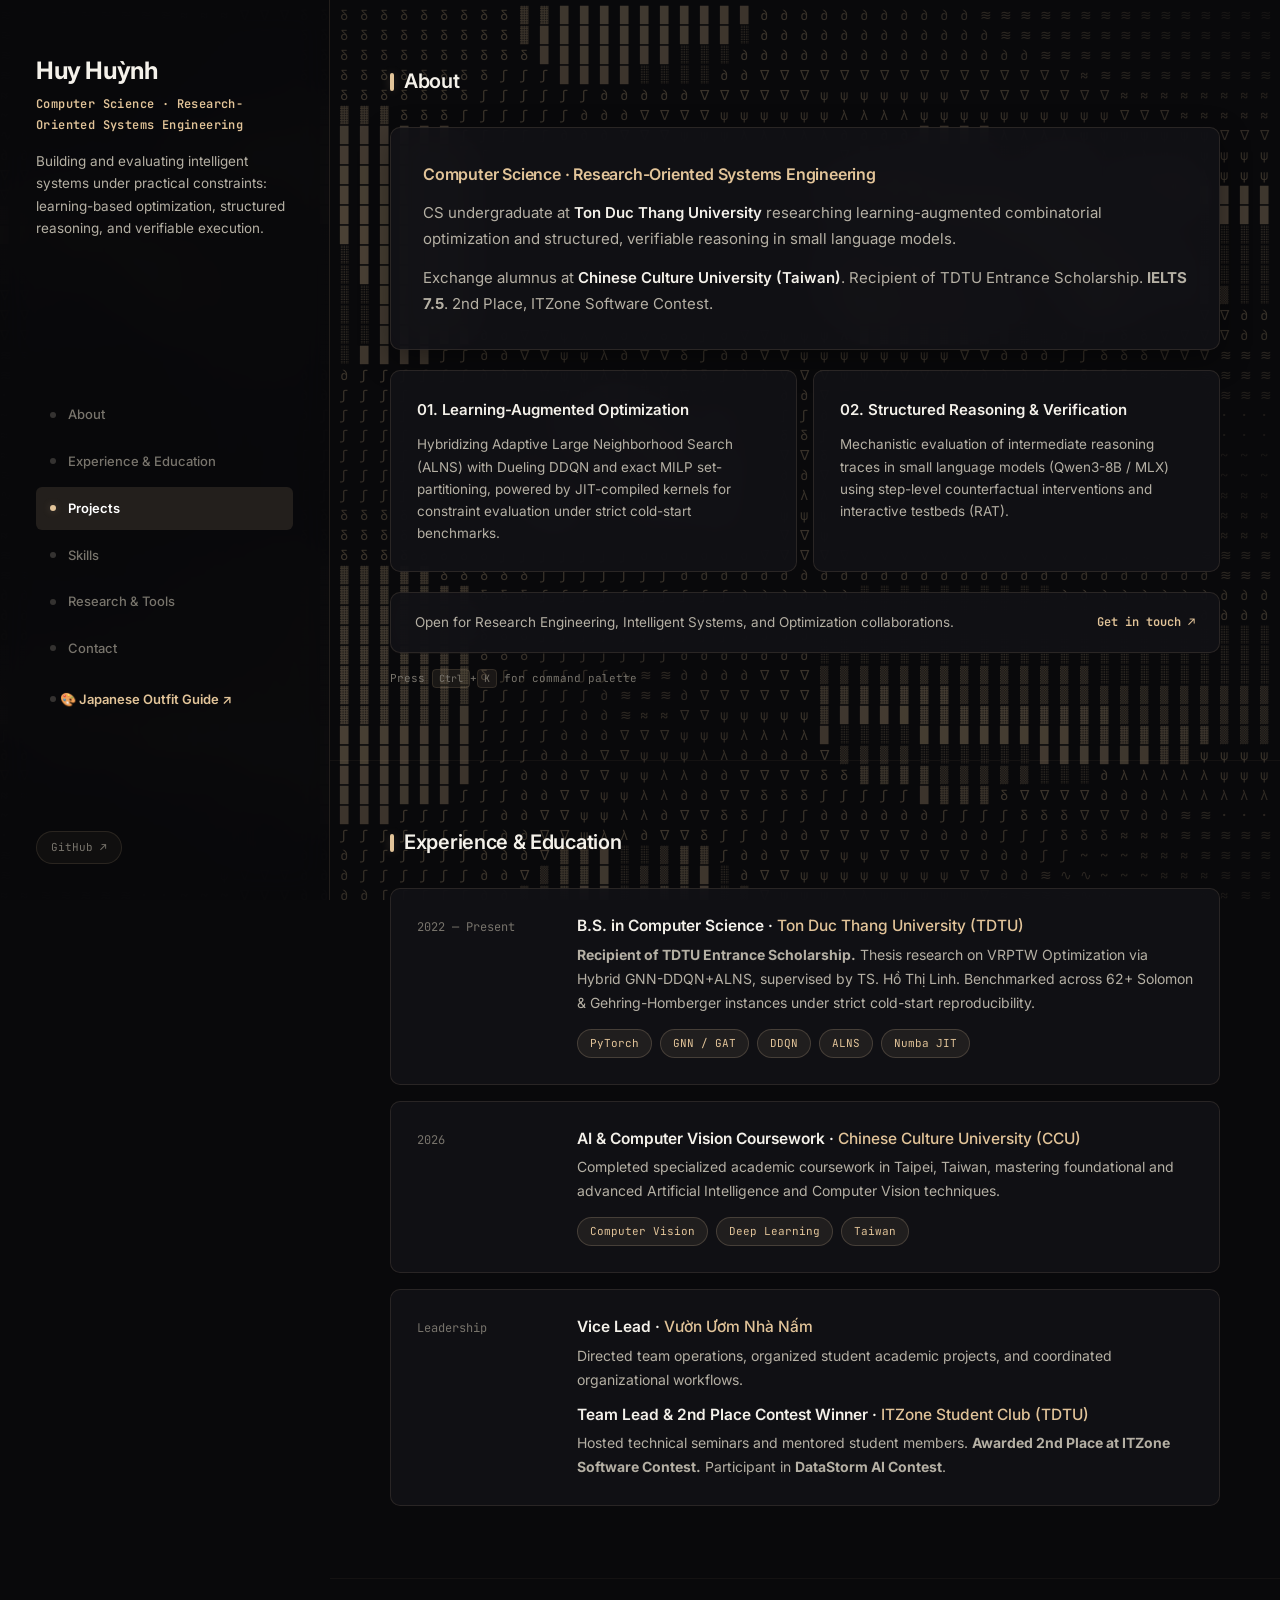
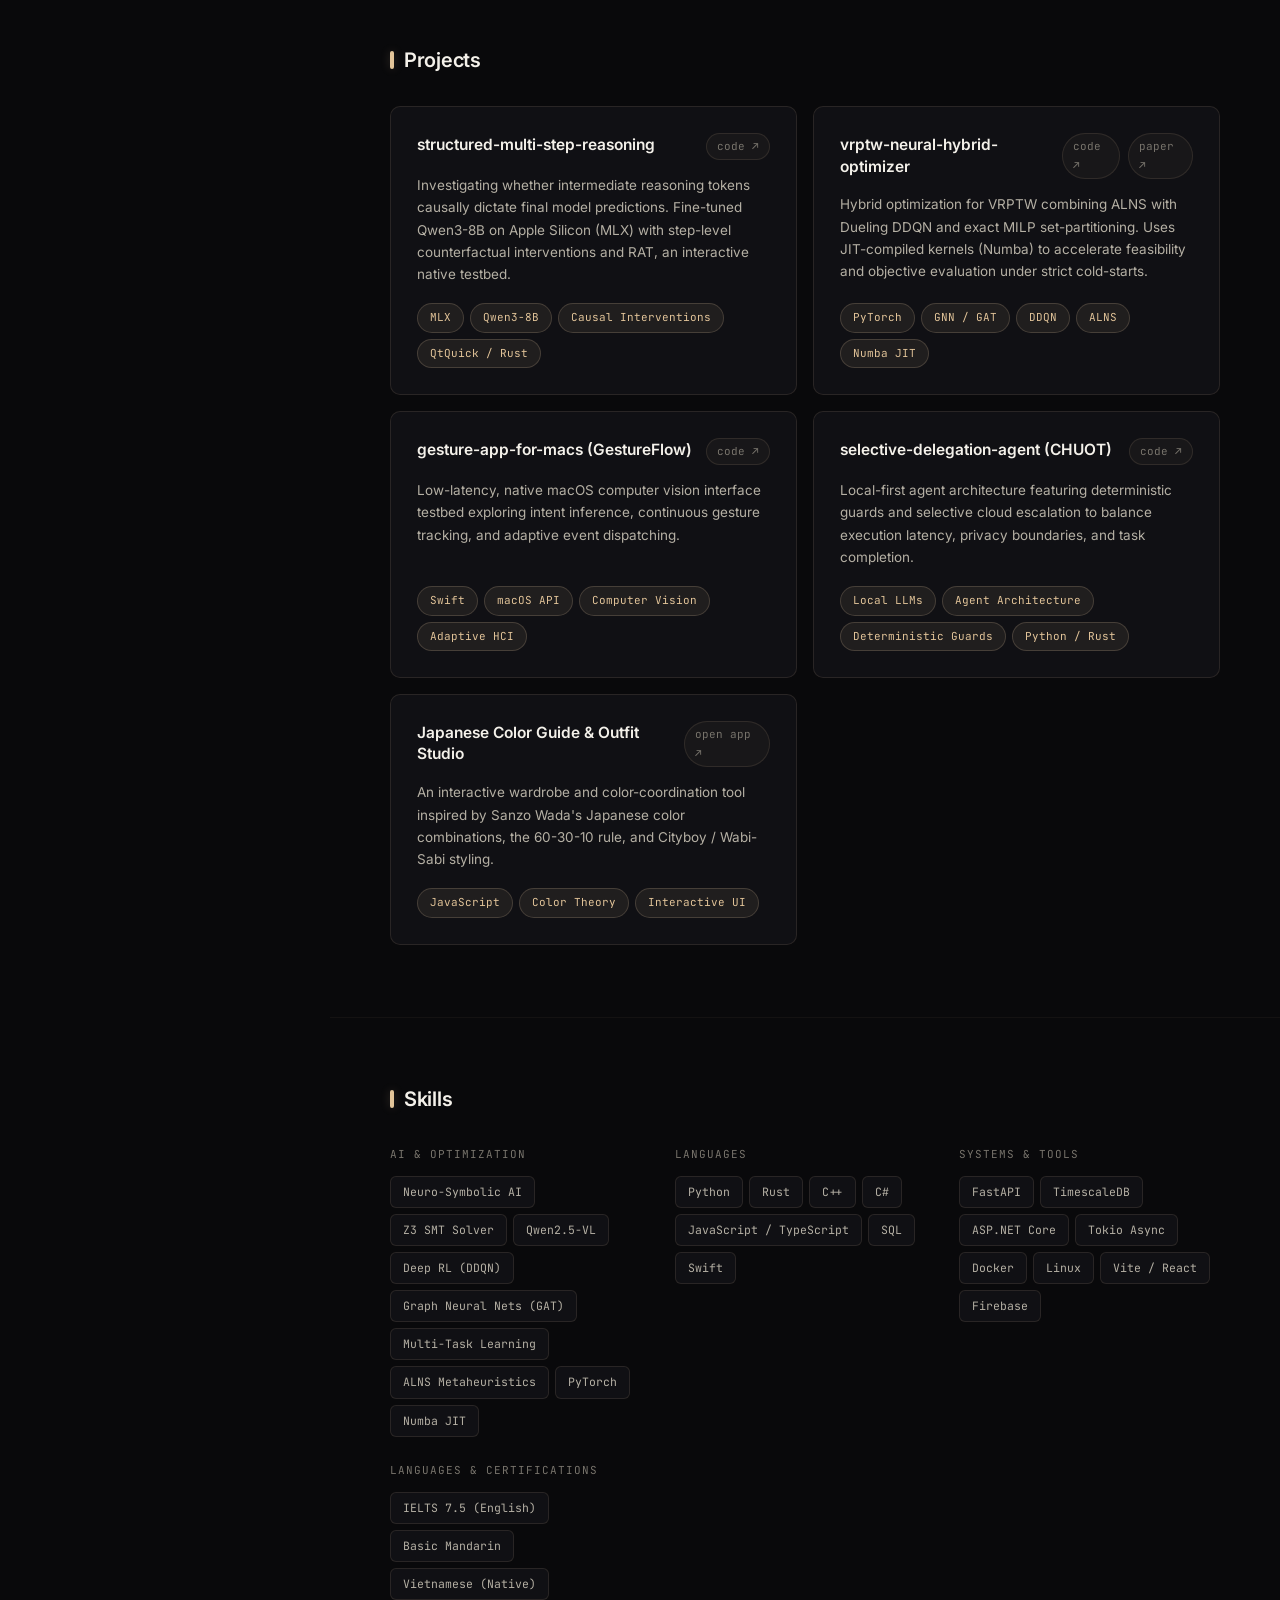
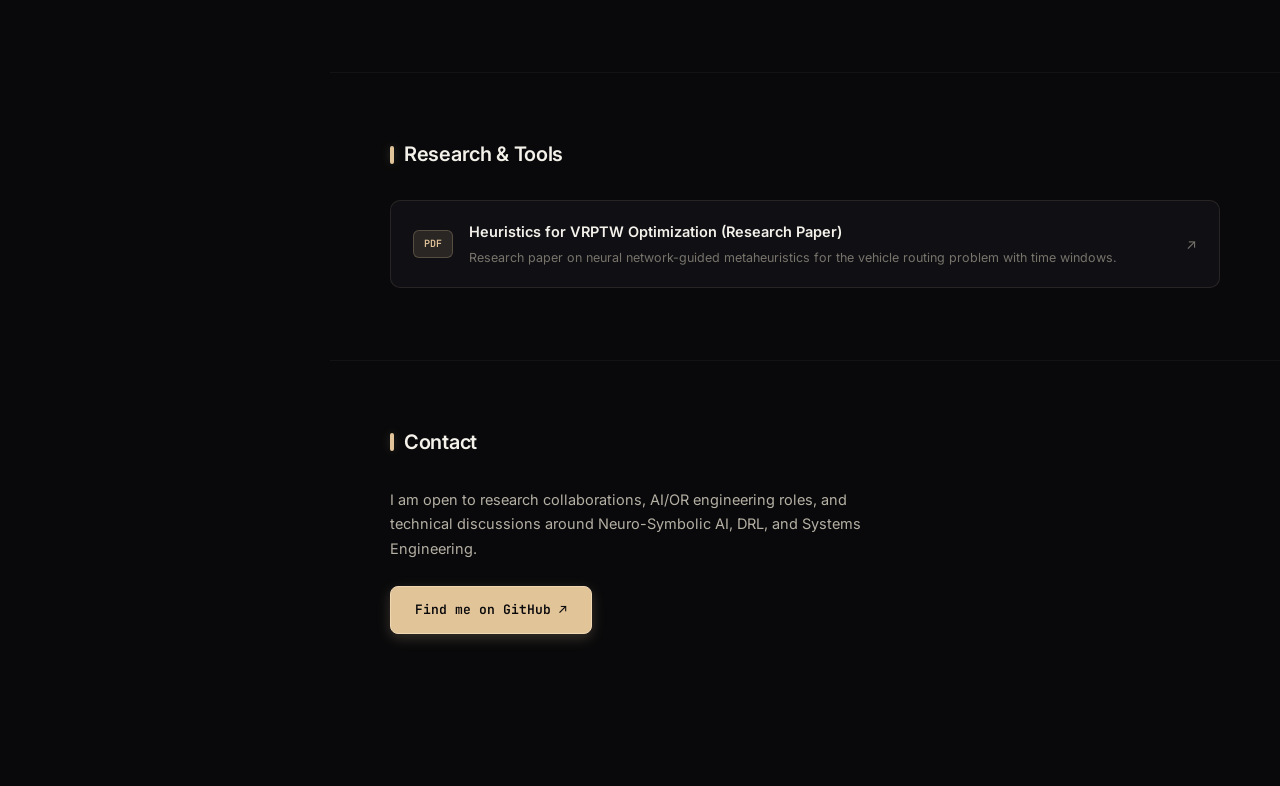
==== commit b0434412: "feat: overhaul profile identity to systems research engineering and synchronize portfolio" ====
--- a/index.html
+++ b/index.html
@@ -51,8 +51,8 @@
             <aside id="sidebar">
                 <div class="identity">
                     <h1 class="name">Huy Huỳnh</h1>
-                    <p class="role">AI & Operations Research Engineer</p>
-                    <p class="tagline">Researching hybrid neural-metaheuristic solvers & constraint-guided document AI.</p>
+                    <p class="role">Computer Science · Research-Oriented Systems Engineering</p>
+                    <p class="tagline">Building and evaluating intelligent systems under practical constraints: learning-based optimization, structured reasoning, and verifiable execution.</p>
                 </div>
 
                 <nav id="nav" aria-label="Main navigation">
@@ -83,9 +83,9 @@
                         <div class="about-container">
                             <!-- Main Bio Card -->
                             <div class="about-card">
-                                <h3 class="about-subtitle">AI & Operations Research Engineer</h3>
+                                <h3 class="about-subtitle">Computer Science · Research-Oriented Systems Engineering</h3>
                                 <p class="about-intro">
-                                    CS undergraduate at <span class="about-highlight">Ton Duc Thang University</span> researching hybrid DDQN+ALNS solvers for vehicle routing (VRPTW) under TS. Hồ Thị Linh. Parallel work on constraint-guided invoice parsing via Qwen2.5-VL and Z3 SMT solvers.
+                                    CS undergraduate at <span class="about-highlight">Ton Duc Thang University</span> researching learning-augmented combinatorial optimization and structured, verifiable reasoning in small language models.
                                 </p>
                                 <p class="about-intro">
                                     Exchange alumnus at <span class="about-highlight">Chinese Culture University (Taiwan)</span>. Recipient of TDTU Entrance Scholarship. <strong>IELTS 7.5</strong>. 2nd Place, ITZone Software Contest.
@@ -95,23 +95,23 @@
                             <!-- Specialization Pillars -->
                             <div class="about-pillars-grid">
                                 <div class="pillar-card">
-                                    <h4 class="pillar-title">Neuro-Symbolic Document AI</h4>
+                                    <h4 class="pillar-title">01. Learning-Augmented Optimization</h4>
                                     <p class="pillar-desc">
-                                        Combines vision-language document parsing (Qwen2.5-VL) with Z3 SMT constraint solving to formally verify and correct accounting arithmetic in extracted tables.
+                                        Hybridizing Adaptive Large Neighborhood Search (ALNS) with Dueling DDQN and exact MILP set-partitioning, powered by JIT-compiled kernels for constraint evaluation under strict cold-start benchmarks.
                                     </p>
                                 </div>
 
                                 <div class="pillar-card">
-                                    <h4 class="pillar-title">Neural Metaheuristics (GNN + DRL)</h4>
+                                    <h4 class="pillar-title">02. Structured Reasoning & Verification</h4>
                                     <p class="pillar-desc">
-                                        Combines Graph Attention Networks (GAT), PyTorch DDQN decoders, and ALNS metaheuristics under strict cold-start benchmarks to minimize vehicle fleet count and travel distance.
+                                        Mechanistic evaluation of intermediate reasoning traces in small language models (Qwen3-8B / MLX) using step-level counterfactual interventions and interactive testbeds (RAT).
                                     </p>
                                 </div>
                             </div>
 
                             <!-- Status Banner -->
                             <div class="about-status-banner">
-                                <span>Open for Neuro-Symbolic AI, DRL & Operations Research research collaborations and AI Engineering roles.</span>
+                                <span>Open for Research Engineering, Intelligent Systems, and Optimization collaborations.</span>
                                 <a href="#contact" class="status-action">Get in touch ↗</a>
                             </div>
 
@@ -182,22 +182,22 @@
                     <div class="section-body">
                         <div class="project-grid">
 
-                            <!-- PROJECT 1: nesy-docai -->
-                            <div class="project-card">
-                                <div class="project-header">
-                                    <h3 class="project-title">NeSy-DocAI: Neuro-Symbolic Document AI</h3>
-                                    <div class="project-links">
-                                        <a href="https://github.com/Thundercok/nesy-docai" target="_blank" rel="noopener" class="project-ext-link">code ↗</a>
-                                    </div>
-                                </div>
-                                <p class="project-desc">
-                                    Combines vision-language document parsing (Qwen2.5-VL) with Z3 SMT constraint solving to formally verify and correct accounting arithmetic in extracted tables.
-                                </p>
-                                <div class="project-tech">
-                                    <span class="tech-tag">Qwen2.5-VL</span>
-                                    <span class="tech-tag">Z3 SMT Solver</span>
-                                    <span class="tech-tag">Neuro-Symbolic</span>
-                                    <span class="tech-tag">PyTorch</span>
+                            <!-- PROJECT 1: structured-multi-step-reasoning -->
+                            <div class="project-card">
+                                <div class="project-header">
+                                    <h3 class="project-title">structured-multi-step-reasoning</h3>
+                                    <div class="project-links">
+                                        <a href="https://github.com/Thundercok/structured-multi-step-reasoning" target="_blank" rel="noopener" class="project-ext-link">code ↗</a>
+                                    </div>
+                                </div>
+                                <p class="project-desc">
+                                    Investigating whether intermediate reasoning tokens causally dictate final model predictions. Fine-tuned Qwen3-8B on Apple Silicon (MLX) with step-level counterfactual interventions and RAT, an interactive native testbed.
+                                </p>
+                                <div class="project-tech">
+                                    <span class="tech-tag">MLX</span>
+                                    <span class="tech-tag">Qwen3-8B</span>
+                                    <span class="tech-tag">Causal Interventions</span>
+                                    <span class="tech-tag">QtQuick / Rust</span>
                                 </div>
                             </div>
 
@@ -211,7 +211,7 @@
                                     </div>
                                 </div>
                                 <p class="project-desc">
-                                    GNN-guided Deep RL (DDQN) metaheuristic combining Graph Attention Networks (GAT) with ALNS. Achieves vehicle fleet count reductions (10→9 on Solomon R108) under strict cold-start benchmarks.
+                                    Hybrid optimization for VRPTW combining ALNS with Dueling DDQN and exact MILP set-partitioning. Uses JIT-compiled kernels (Numba) to accelerate feasibility and objective evaluation under strict cold-starts.
                                 </p>
                                 <div class="project-tech">
                                     <span class="tech-tag">PyTorch</span>
@@ -222,41 +222,41 @@
                                 </div>
                             </div>
 
-                            <!-- PROJECT 3: PG-MTAN Traffic Camera Analytics -->
-                            <div class="project-card">
-                                <div class="project-header">
-                                    <h3 class="project-title">PG-MTAN: Edge CCTV Multi-Task Vision</h3>
-                                    <div class="project-links">
-                                        <a href="https://github.com/Thundercok/hcmc-traffic-analytics" target="_blank" rel="noopener" class="project-ext-link">code ↗</a>
-                                    </div>
-                                </div>
-                                <p class="project-desc">
-                                    Physics-guided multi-task attention network for real-time traffic density and flood monitoring on edge CCTV cameras (54.0 FPS on Jetson Orin).
-                                </p>
-                                <div class="project-tech">
-                                    <span class="tech-tag">ConvNeXt-V2</span>
-                                    <span class="tech-tag">SAM 2</span>
-                                    <span class="tech-tag">Multi-Task</span>
-                                    <span class="tech-tag">FastAPI</span>
-                                    <span class="tech-tag">TimescaleDB</span>
-                                </div>
-                            </div>
-
-                            <!-- PROJECT 4: Spider Web Crawler -->
-                            <div class="project-card">
-                                <div class="project-header">
-                                    <h3 class="project-title">Spider-The-Web-Crawler</h3>
-                                    <div class="project-links">
-                                        <a href="https://github.com/Thundercok/Spider-The-Web-Crawler" target="_blank" rel="noopener" class="project-ext-link">code ↗</a>
-                                    </div>
-                                </div>
-                                <p class="project-desc">
-                                    High-performance, asynchronous web crawling engine built in Rust using the Tokio runtime for concurrent pipeline throughput and memory efficiency.
-                                </p>
-                                <div class="project-tech">
-                                    <span class="tech-tag">Rust</span>
-                                    <span class="tech-tag">Tokio Async</span>
-                                    <span class="tech-tag">High-Performance</span>
+                            <!-- PROJECT 3: GestureFlow -->
+                            <div class="project-card">
+                                <div class="project-header">
+                                    <h3 class="project-title">gesture-app-for-macs (GestureFlow)</h3>
+                                    <div class="project-links">
+                                        <a href="https://github.com/Thundercok/gesture-app-for-macs" target="_blank" rel="noopener" class="project-ext-link">code ↗</a>
+                                    </div>
+                                </div>
+                                <p class="project-desc">
+                                    Low-latency, native macOS computer vision interface testbed exploring intent inference, continuous gesture tracking, and adaptive event dispatching.
+                                </p>
+                                <div class="project-tech">
+                                    <span class="tech-tag">Swift</span>
+                                    <span class="tech-tag">macOS API</span>
+                                    <span class="tech-tag">Computer Vision</span>
+                                    <span class="tech-tag">Adaptive HCI</span>
+                                </div>
+                            </div>
+
+                            <!-- PROJECT 4: CHUOT Selective Delegation Agent -->
+                            <div class="project-card">
+                                <div class="project-header">
+                                    <h3 class="project-title">selective-delegation-agent (CHUOT)</h3>
+                                    <div class="project-links">
+                                        <a href="https://github.com/Thundercok/selective-delegation-agent" target="_blank" rel="noopener" class="project-ext-link">code ↗</a>
+                                    </div>
+                                </div>
+                                <p class="project-desc">
+                                    Local-first agent architecture featuring deterministic guards and selective cloud escalation to balance execution latency, privacy boundaries, and task completion.
+                                </p>
+                                <div class="project-tech">
+                                    <span class="tech-tag">Local LLMs</span>
+                                    <span class="tech-tag">Agent Architecture</span>
+                                    <span class="tech-tag">Deterministic Guards</span>
+                                    <span class="tech-tag">Python / Rust</span>
                                 </div>
                             </div>
 
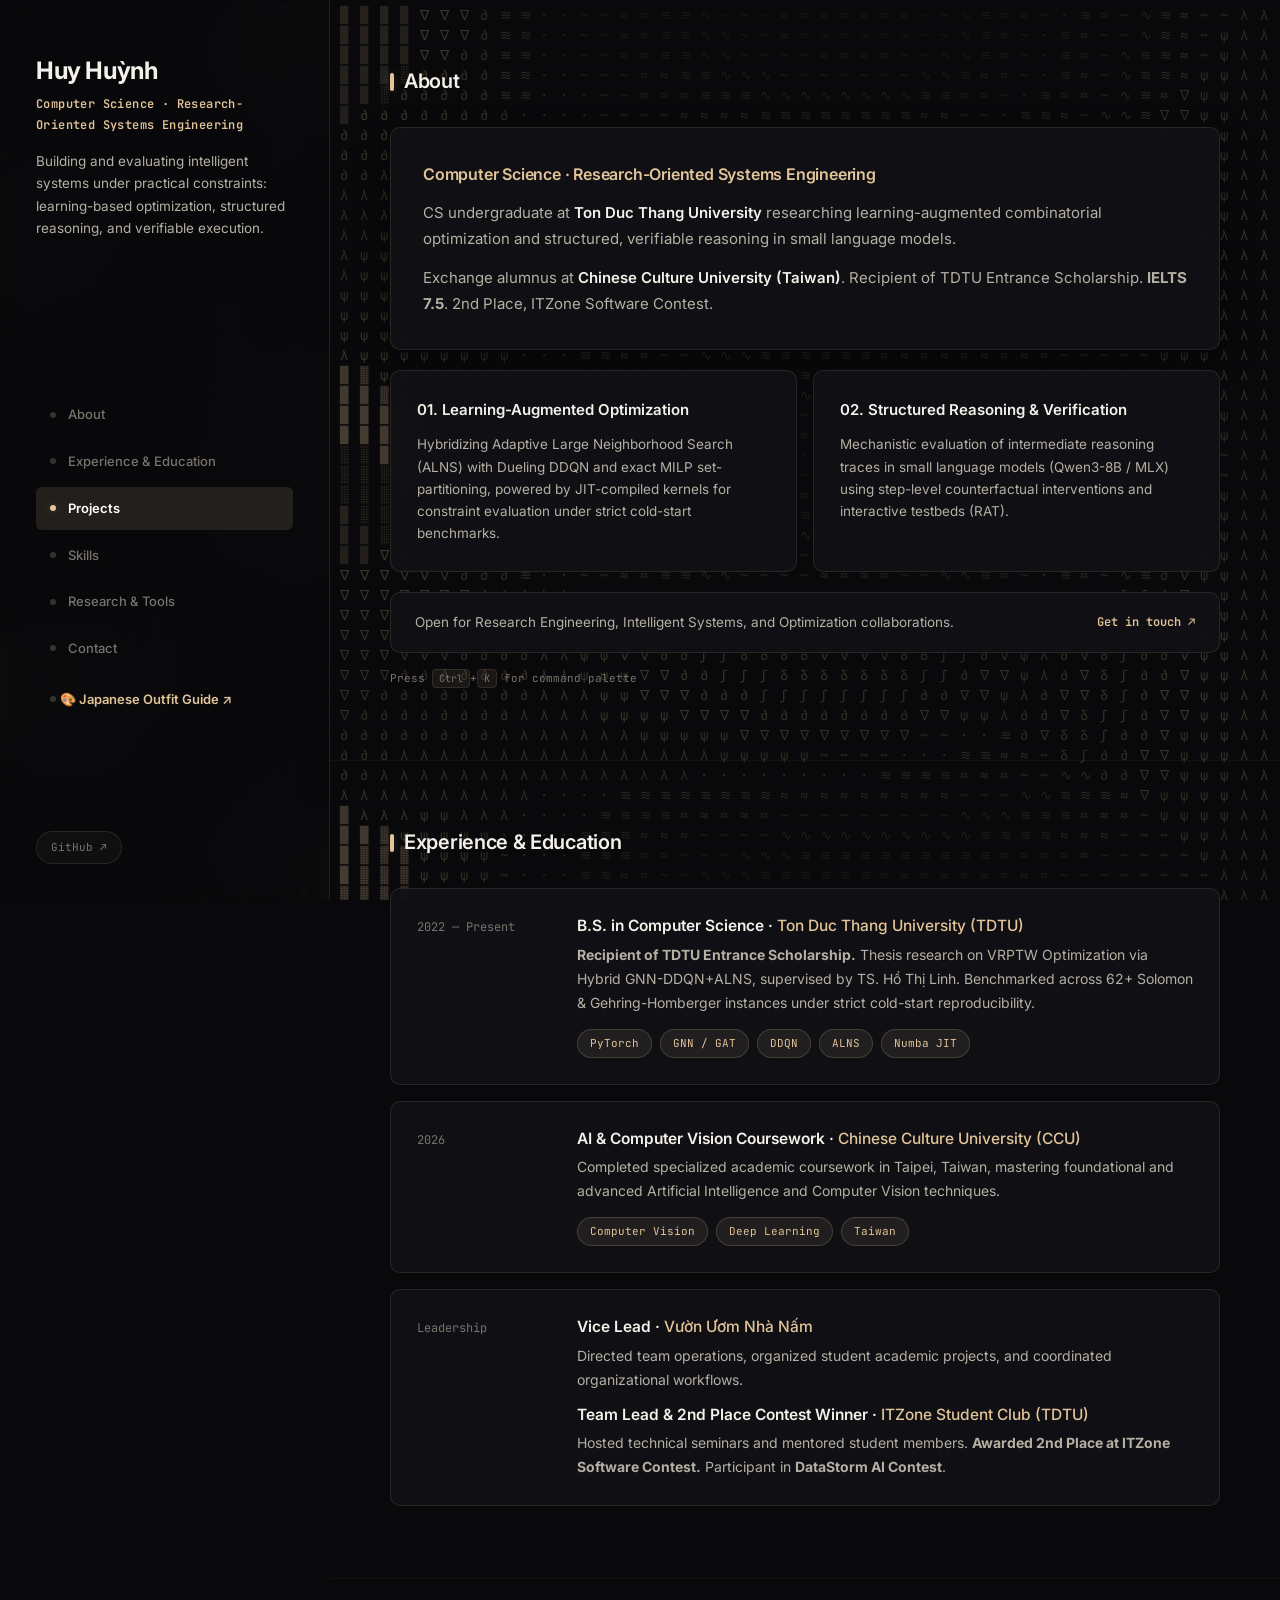
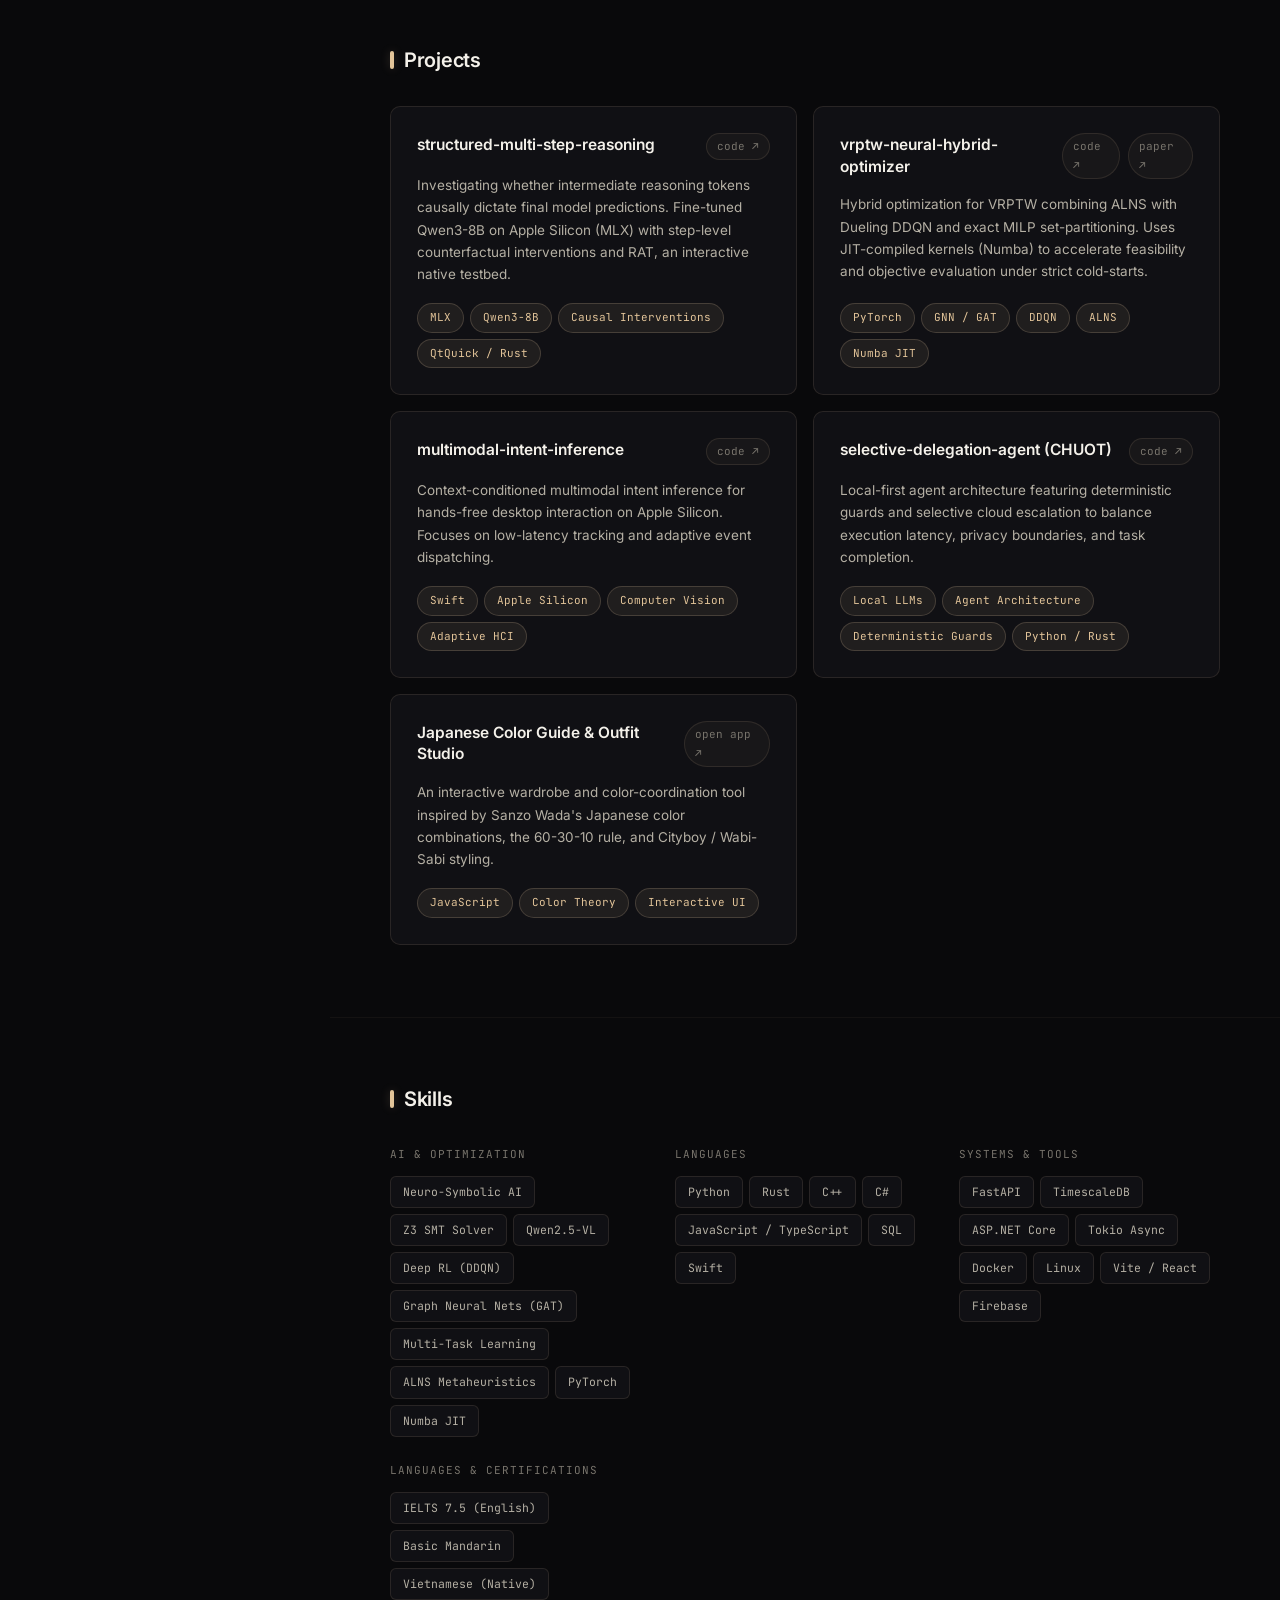
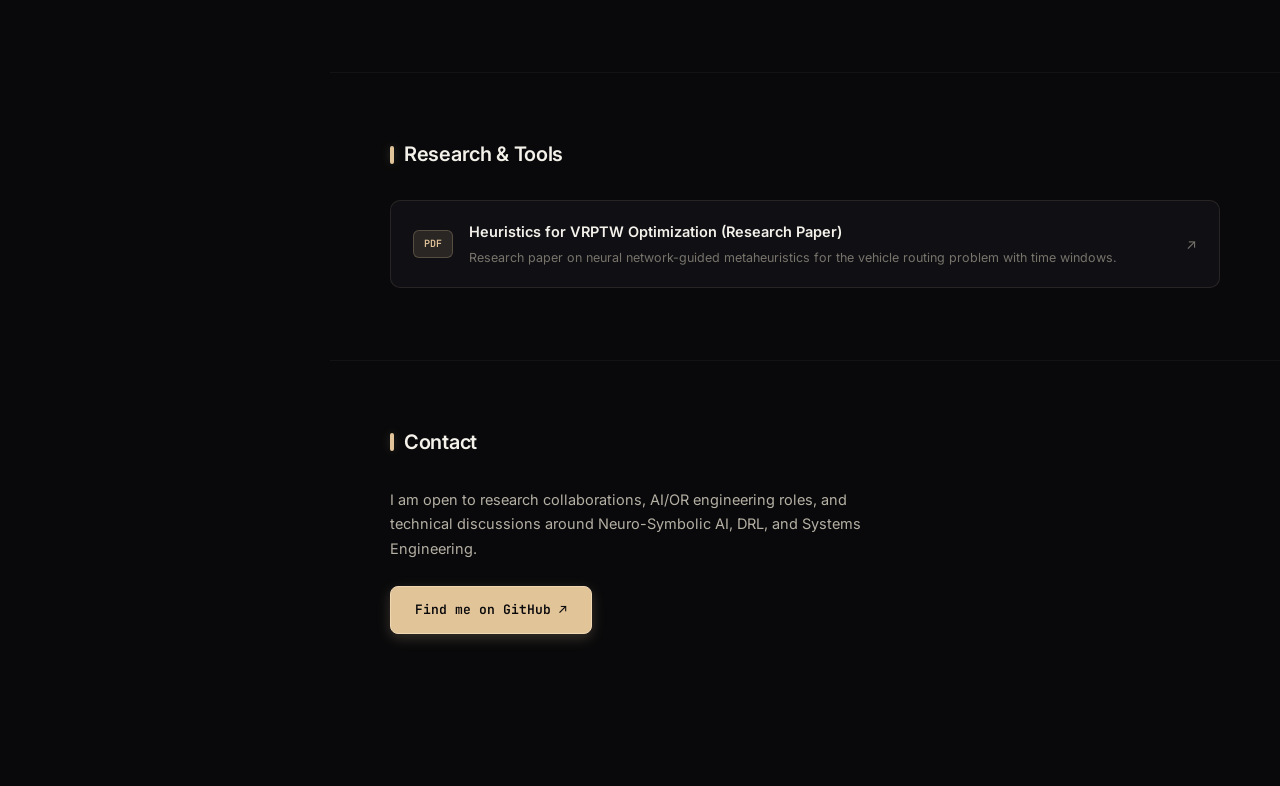
==== commit 14f1d0da: "fix(readme): replace disallowed \operatorname with \text and sync repo link to multimodal-intent-inf" ====
--- a/index.html
+++ b/index.html
@@ -222,20 +222,20 @@
                                 </div>
                             </div>
 
-                            <!-- PROJECT 3: GestureFlow -->
-                            <div class="project-card">
-                                <div class="project-header">
-                                    <h3 class="project-title">gesture-app-for-macs (GestureFlow)</h3>
-                                    <div class="project-links">
-                                        <a href="https://github.com/Thundercok/gesture-app-for-macs" target="_blank" rel="noopener" class="project-ext-link">code ↗</a>
-                                    </div>
-                                </div>
-                                <p class="project-desc">
-                                    Low-latency, native macOS computer vision interface testbed exploring intent inference, continuous gesture tracking, and adaptive event dispatching.
+                            <!-- PROJECT 3: multimodal-intent-inference -->
+                            <div class="project-card">
+                                <div class="project-header">
+                                    <h3 class="project-title">multimodal-intent-inference</h3>
+                                    <div class="project-links">
+                                        <a href="https://github.com/Thundercok/multimodal-intent-inference" target="_blank" rel="noopener" class="project-ext-link">code ↗</a>
+                                    </div>
+                                </div>
+                                <p class="project-desc">
+                                    Context-conditioned multimodal intent inference for hands-free desktop interaction on Apple Silicon. Focuses on low-latency tracking and adaptive event dispatching.
                                 </p>
                                 <div class="project-tech">
                                     <span class="tech-tag">Swift</span>
-                                    <span class="tech-tag">macOS API</span>
+                                    <span class="tech-tag">Apple Silicon</span>
                                     <span class="tech-tag">Computer Vision</span>
                                     <span class="tech-tag">Adaptive HCI</span>
                                 </div>
